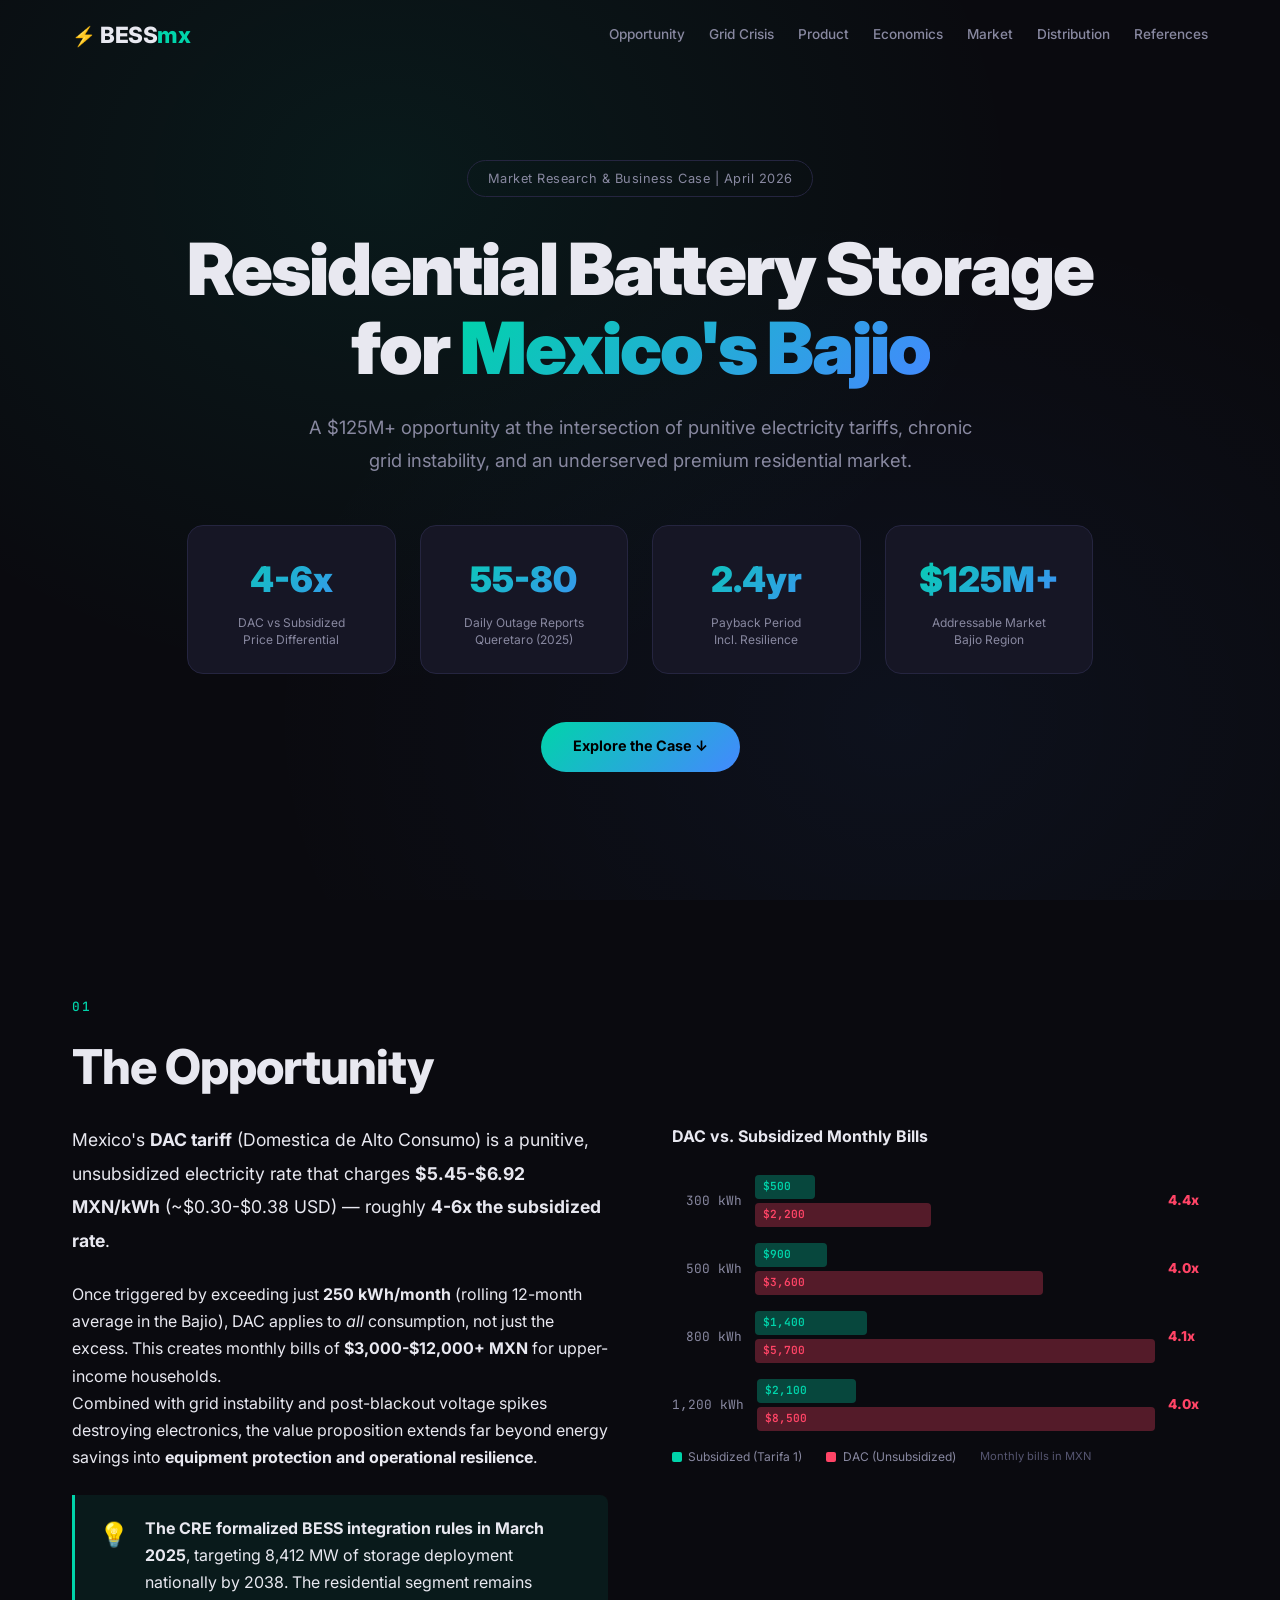
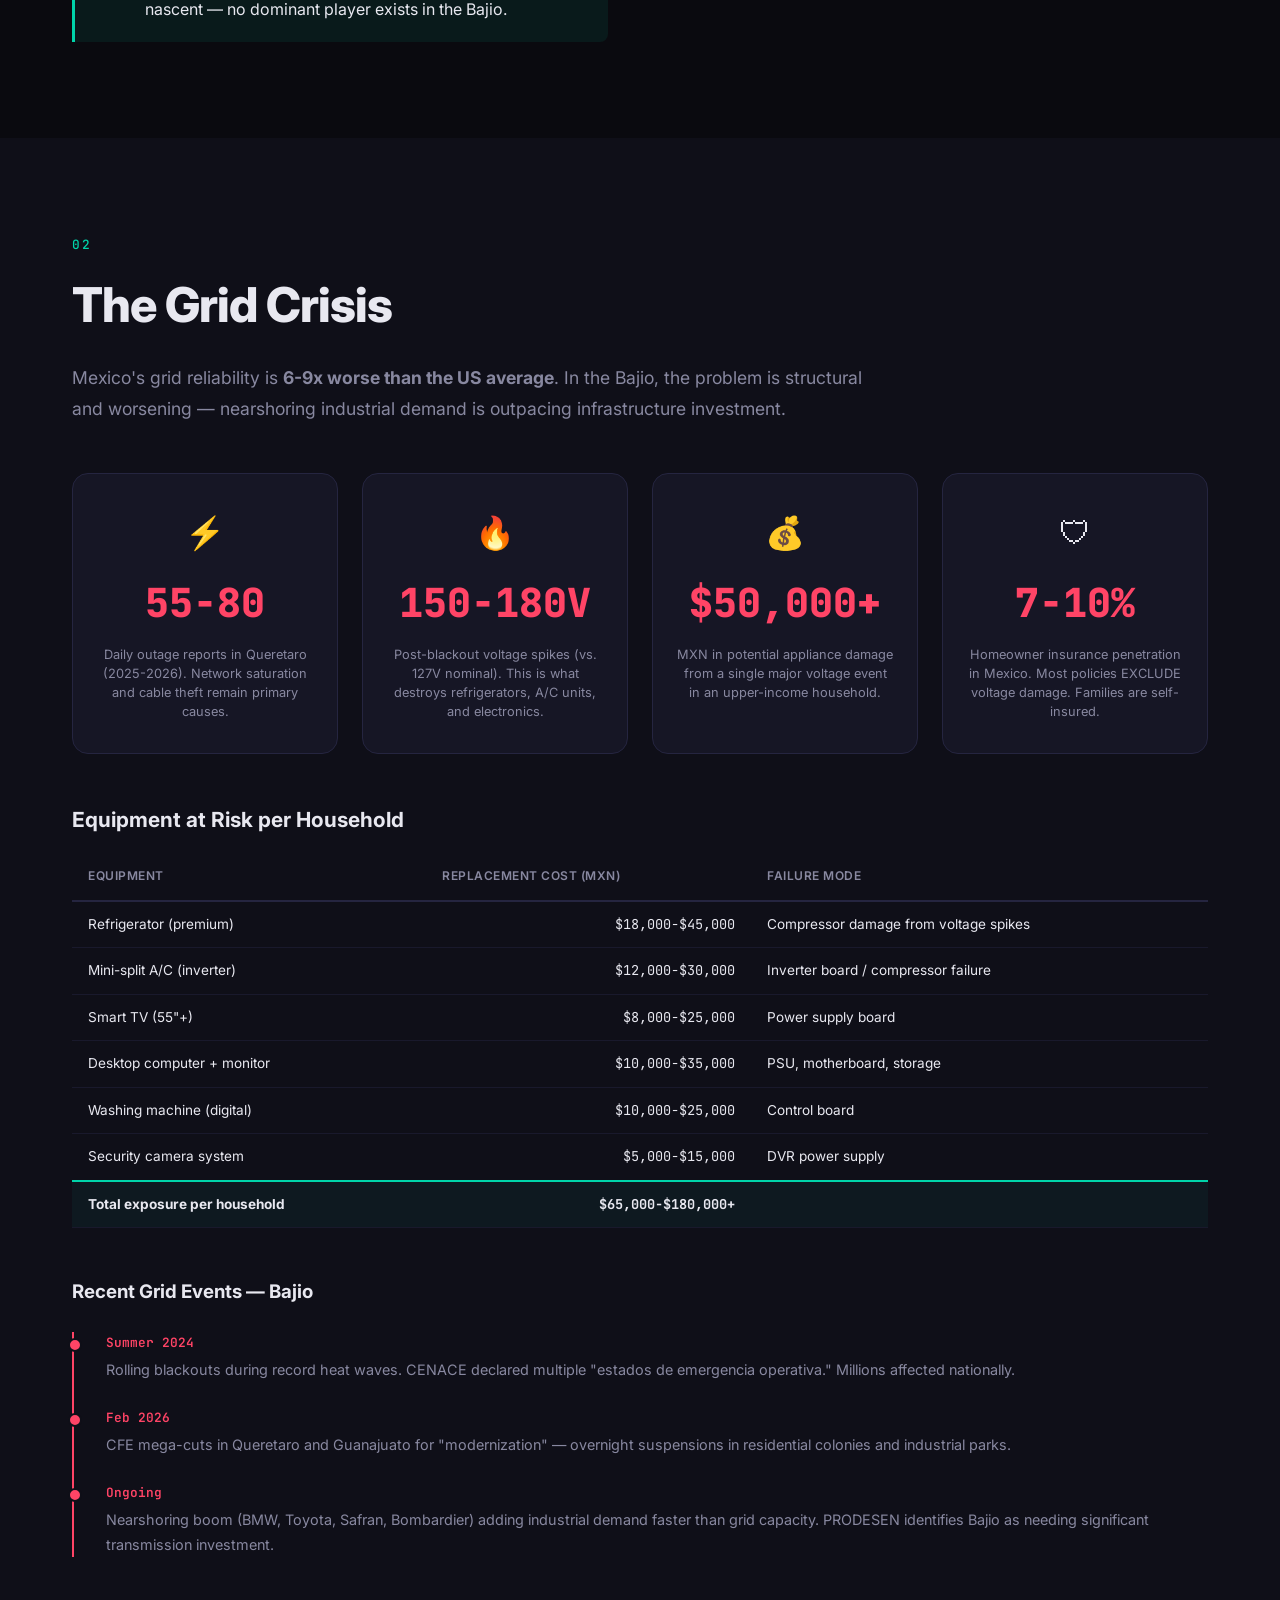
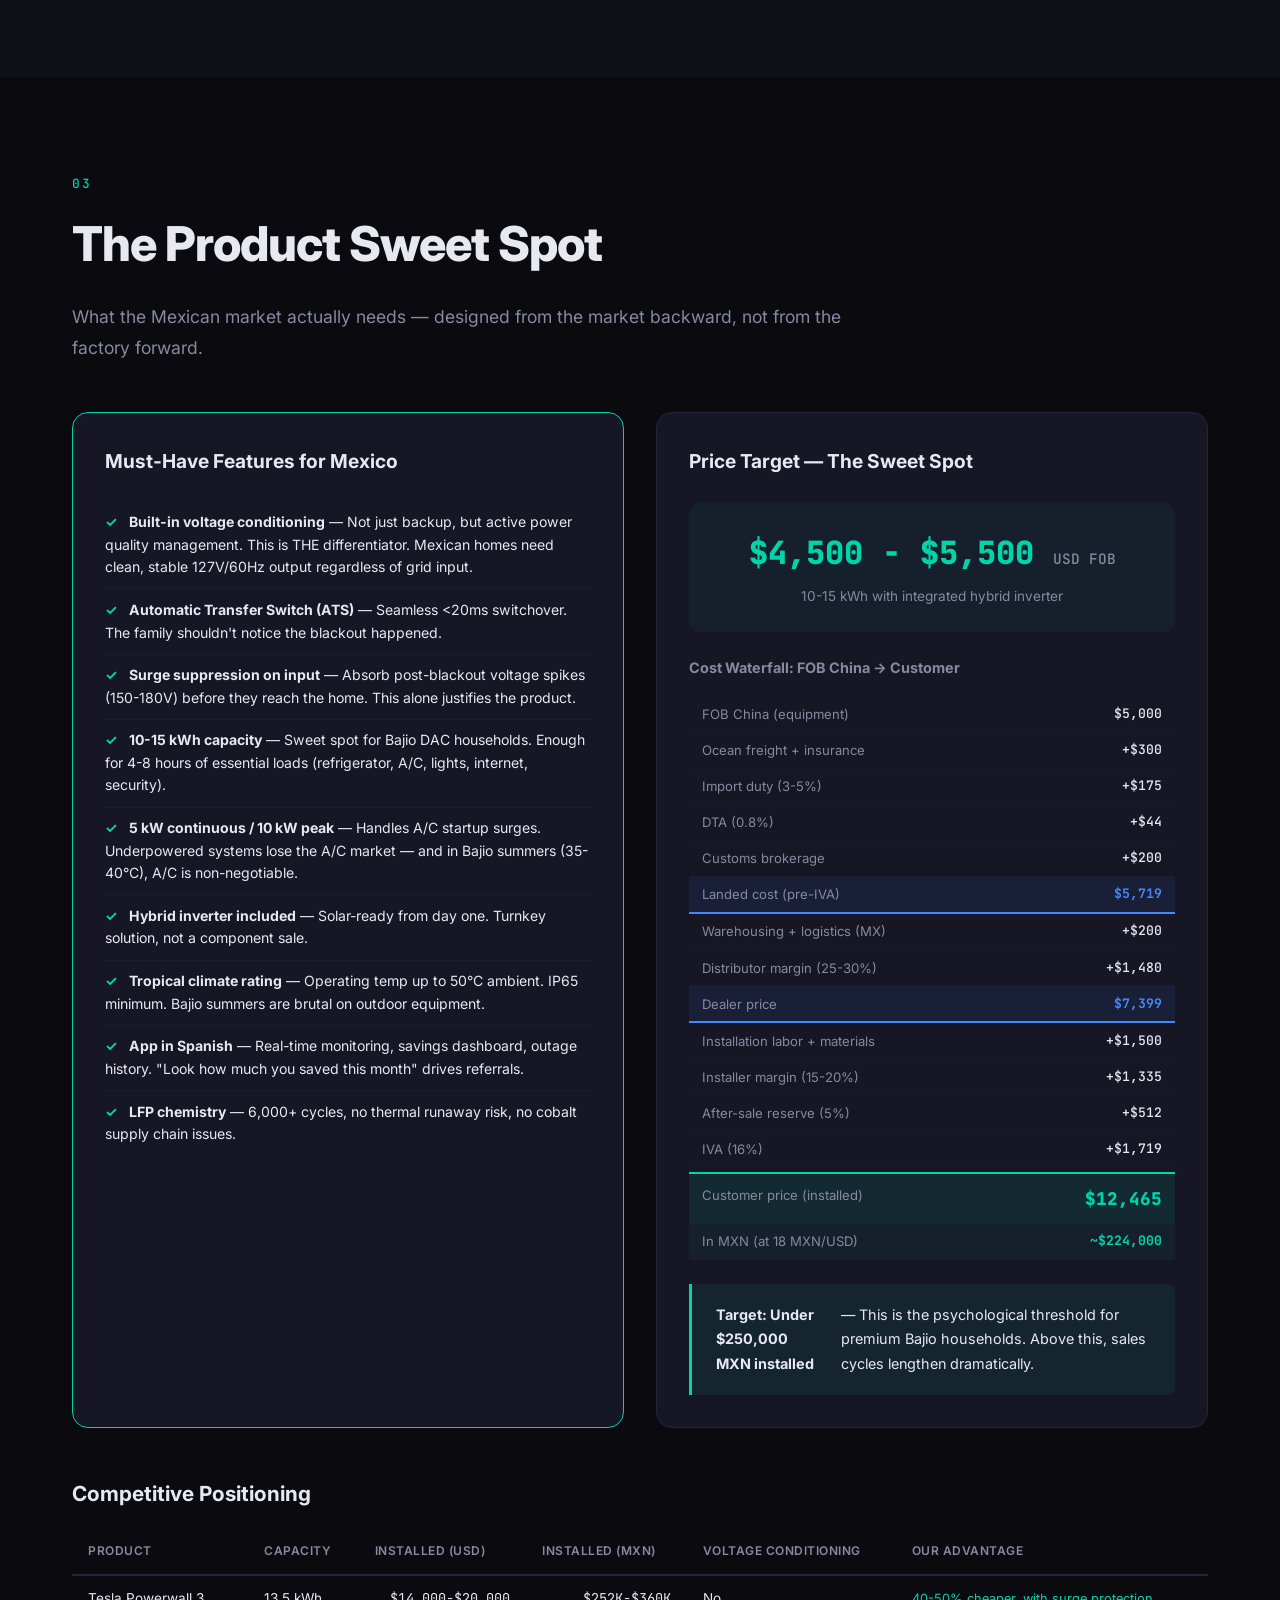
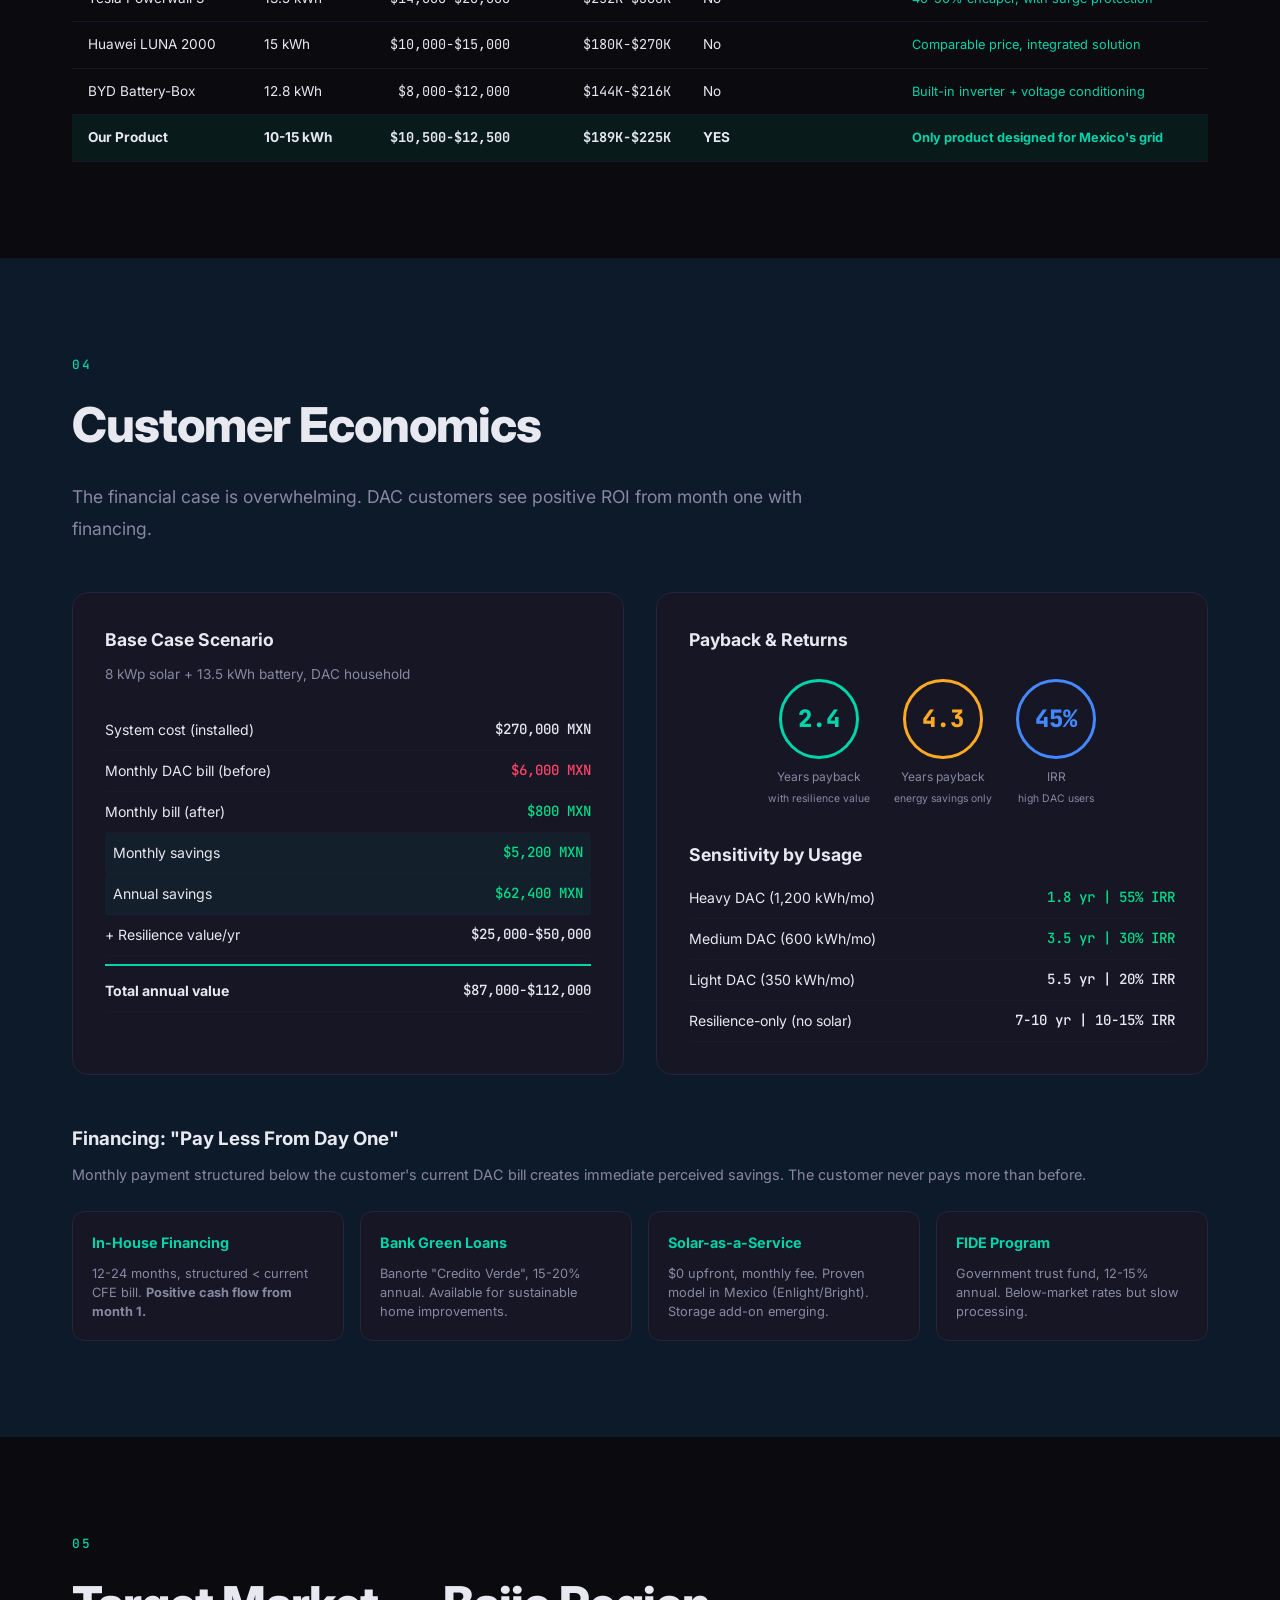
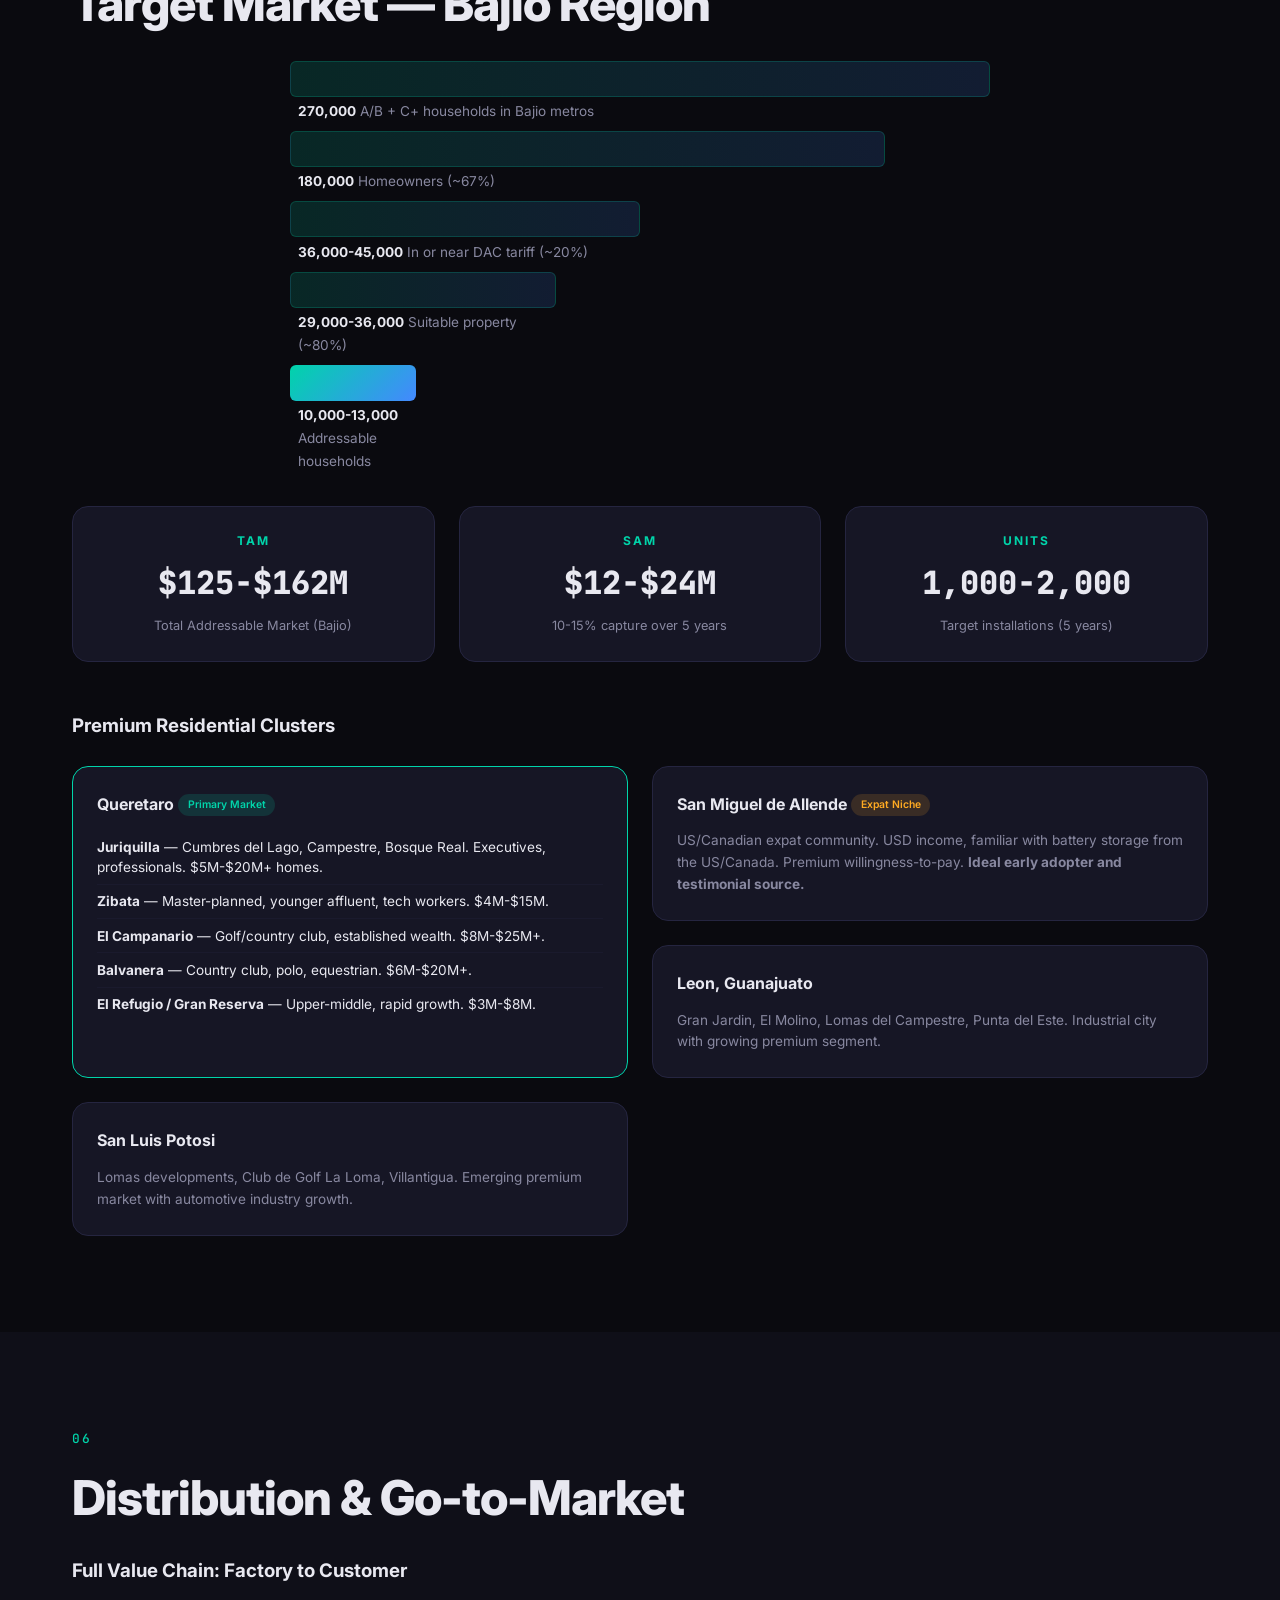
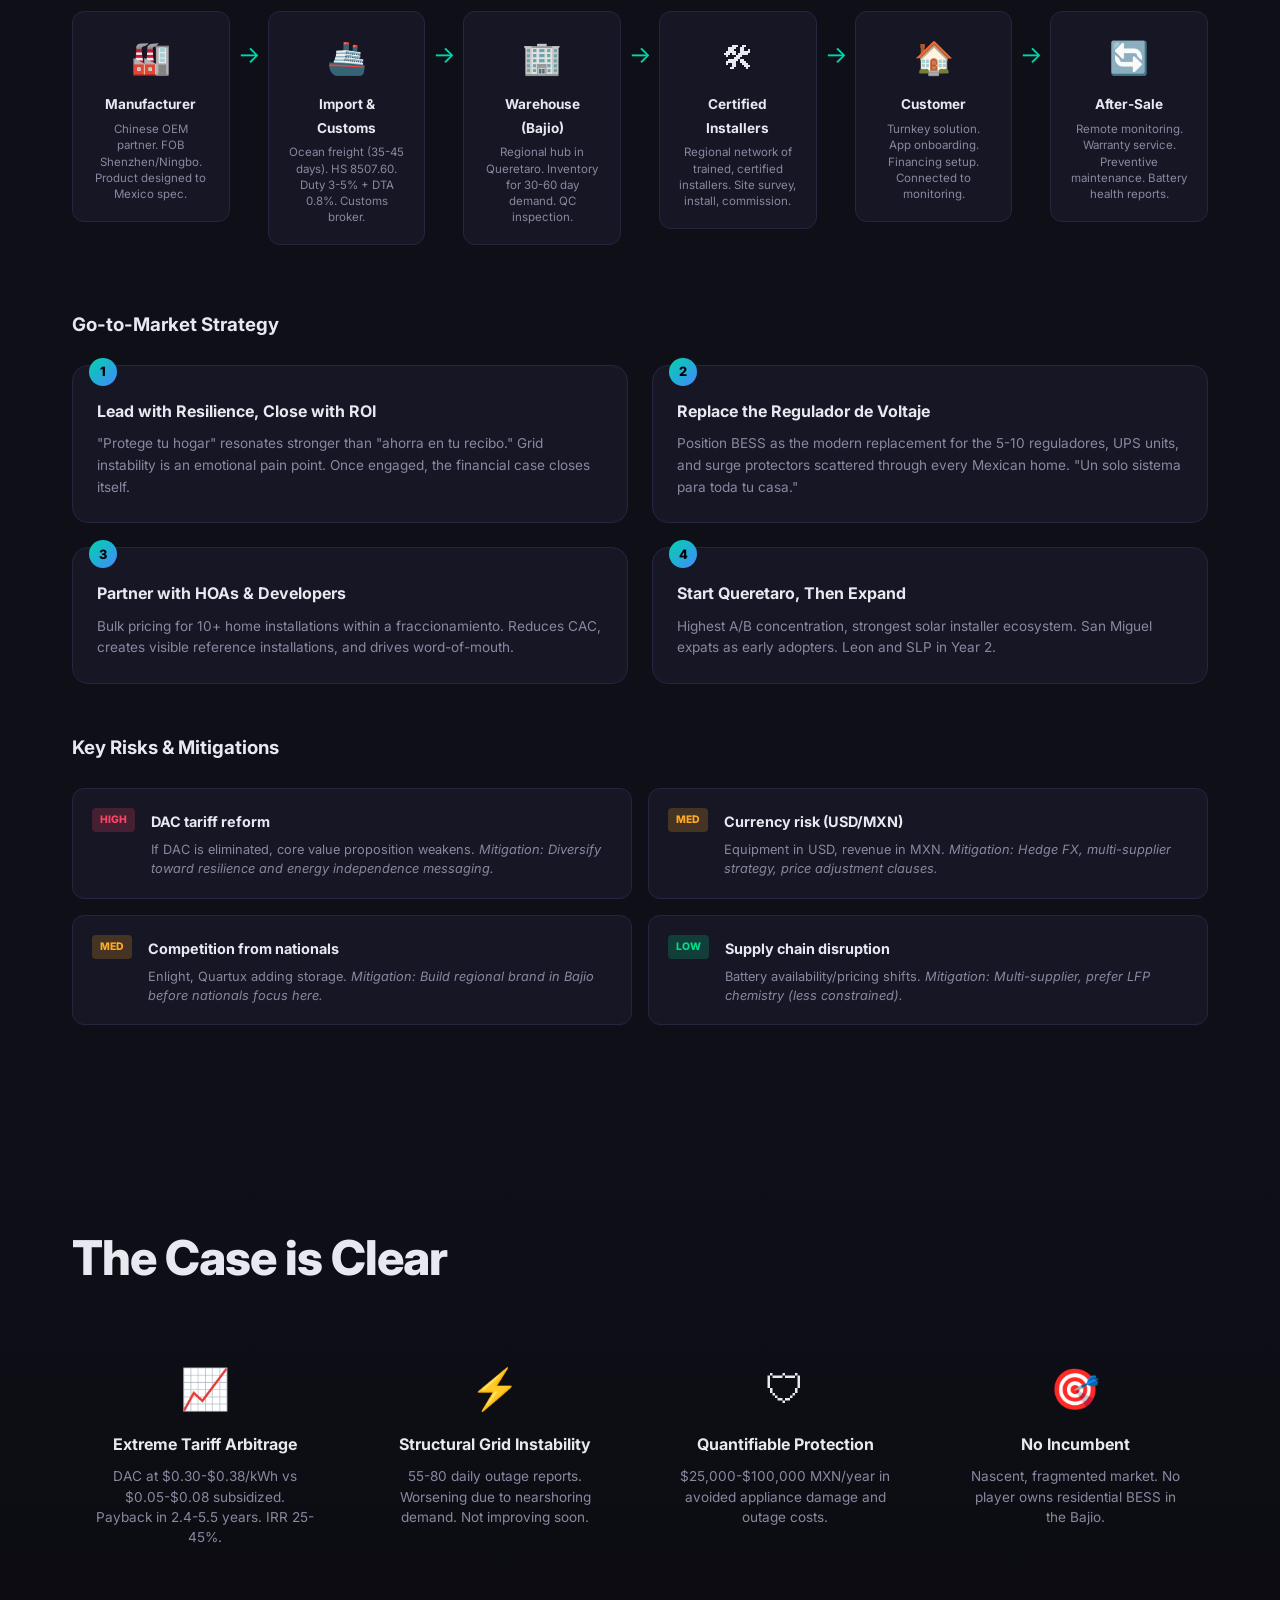
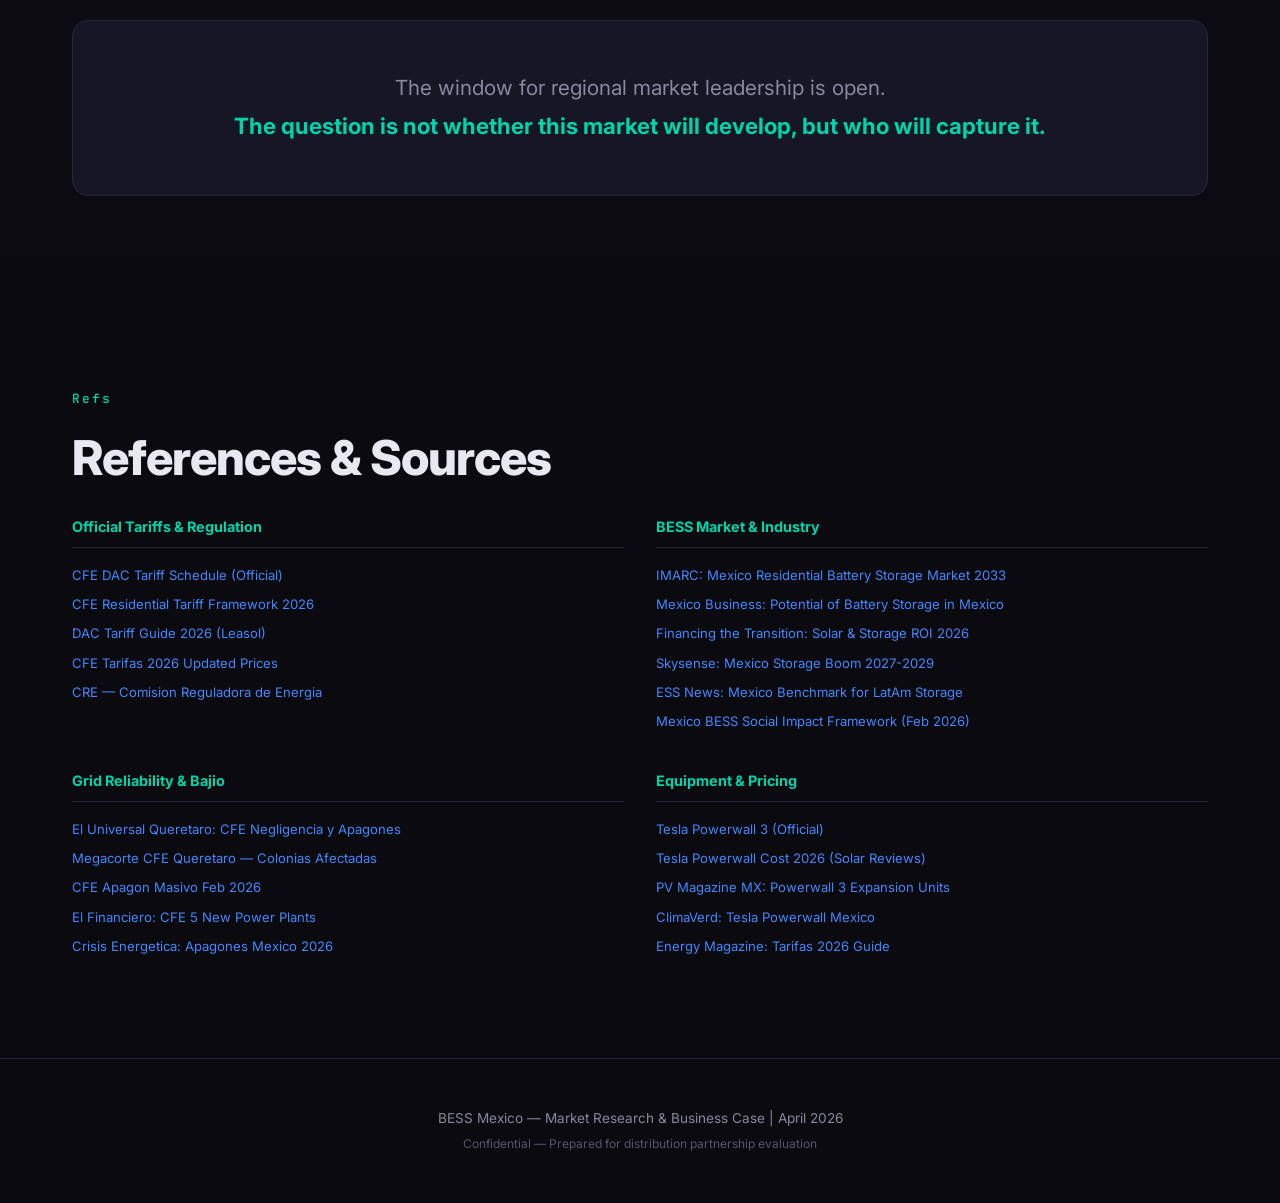
==== index.html @ d4231e71 "Add presentation website with full market research content Professional single-page site covering: D" ====
<!DOCTYPE html>
<html lang="en">
<head>
    <meta charset="UTF-8">
    <meta name="viewport" content="width=device-width, initial-scale=1.0">
    <title>BESS Mexico | Residential Battery Storage — Bajio Region</title>
    <link rel="preconnect" href="https://fonts.googleapis.com">
    <link href="https://fonts.googleapis.com/css2?family=Inter:wght@300;400;500;600;700;800;900&family=JetBrains+Mono:wght@400;500&display=swap" rel="stylesheet">
    <link rel="stylesheet" href="style.css">
</head>
<body>

<!-- Navigation -->
<nav id="navbar">
    <div class="nav-container">
        <a href="#hero" class="nav-logo">
            <span class="logo-icon">&#9889;</span> BESS<span class="logo-mx">mx</span>
        </a>
        <div class="nav-links">
            <a href="#opportunity">Opportunity</a>
            <a href="#grid-crisis">Grid Crisis</a>
            <a href="#product">Product</a>
            <a href="#economics">Economics</a>
            <a href="#market">Market</a>
            <a href="#distribution">Distribution</a>
            <a href="#references">References</a>
        </div>
        <button class="nav-toggle" onclick="toggleNav()">&#9776;</button>
    </div>
</nav>

<!-- Hero -->
<section id="hero">
    <div class="hero-bg"></div>
    <div class="hero-content">
        <div class="hero-badge">Market Research & Business Case | April 2026</div>
        <h1>Residential Battery Storage<br>for <span class="gradient-text">Mexico's Bajio</span></h1>
        <p class="hero-subtitle">A $125M+ opportunity at the intersection of punitive electricity tariffs, chronic grid instability, and an underserved premium residential market.</p>
        <div class="hero-stats">
            <div class="stat-card">
                <div class="stat-number">4-6x</div>
                <div class="stat-label">DAC vs Subsidized<br>Price Differential</div>
            </div>
            <div class="stat-card">
                <div class="stat-number">55-80</div>
                <div class="stat-label">Daily Outage Reports<br>Queretaro (2025)</div>
            </div>
            <div class="stat-card">
                <div class="stat-number">2.4yr</div>
                <div class="stat-label">Payback Period<br>Incl. Resilience</div>
            </div>
            <div class="stat-card">
                <div class="stat-number">$125M+</div>
                <div class="stat-label">Addressable Market<br>Bajio Region</div>
            </div>
        </div>
        <a href="#opportunity" class="cta-button">Explore the Case &darr;</a>
    </div>
</section>

<!-- Section 1: The Opportunity -->
<section id="opportunity" class="section">
    <div class="container">
        <div class="section-tag">01</div>
        <h2>The Opportunity</h2>
        <div class="two-col">
            <div class="col-text">
                <p class="lead">Mexico's <strong>DAC tariff</strong> (Domestica de Alto Consumo) is a punitive, unsubsidized electricity rate that charges <strong>$5.45-$6.92 MXN/kWh</strong> (~$0.30-$0.38 USD) &mdash; roughly <strong>4-6x the subsidized rate</strong>.</p>
                <p>Once triggered by exceeding just <strong>250 kWh/month</strong> (rolling 12-month average in the Bajio), DAC applies to <em>all</em> consumption, not just the excess. This creates monthly bills of <strong>$3,000-$12,000+ MXN</strong> for upper-income households.</p>
                <p>Combined with grid instability and post-blackout voltage spikes destroying electronics, the value proposition extends far beyond energy savings into <strong>equipment protection and operational resilience</strong>.</p>
                <div class="highlight-box">
                    <div class="highlight-icon">&#128161;</div>
                    <div>
                        <strong>The CRE formalized BESS integration rules in March 2025</strong>, targeting 8,412 MW of storage deployment nationally by 2038. The residential segment remains nascent &mdash; no dominant player exists in the Bajio.
                    </div>
                </div>
            </div>
            <div class="col-chart">
                <h4>DAC vs. Subsidized Monthly Bills</h4>
                <div class="bar-chart">
                    <div class="bar-row">
                        <span class="bar-label">300 kWh</span>
                        <div class="bar-track">
                            <div class="bar bar-sub" style="width: 10%"><span>$500</span></div>
                            <div class="bar bar-dac" style="width: 44%"><span>$2,200</span></div>
                        </div>
                        <span class="bar-mult">4.4x</span>
                    </div>
                    <div class="bar-row">
                        <span class="bar-label">500 kWh</span>
                        <div class="bar-track">
                            <div class="bar bar-sub" style="width: 18%"><span>$900</span></div>
                            <div class="bar bar-dac" style="width: 72%"><span>$3,600</span></div>
                        </div>
                        <span class="bar-mult">4.0x</span>
                    </div>
                    <div class="bar-row">
                        <span class="bar-label">800 kWh</span>
                        <div class="bar-track">
                            <div class="bar bar-sub" style="width: 28%"><span>$1,400</span></div>
                            <div class="bar bar-dac" style="width: 100%"><span>$5,700</span></div>
                        </div>
                        <span class="bar-mult">4.1x</span>
                    </div>
                    <div class="bar-row">
                        <span class="bar-label">1,200 kWh</span>
                        <div class="bar-track">
                            <div class="bar bar-sub" style="width: 25%"><span>$2,100</span></div>
                            <div class="bar bar-dac" style="width: 100%"><span>$8,500</span></div>
                        </div>
                        <span class="bar-mult">4.0x</span>
                    </div>
                </div>
                <div class="chart-legend">
                    <span class="legend-item"><span class="legend-dot sub"></span> Subsidized (Tarifa 1)</span>
                    <span class="legend-item"><span class="legend-dot dac"></span> DAC (Unsubsidized)</span>
                    <span class="legend-note">Monthly bills in MXN</span>
                </div>
            </div>
        </div>
    </div>
</section>

<!-- Section 2: Grid Crisis -->
<section id="grid-crisis" class="section section-dark">
    <div class="container">
        <div class="section-tag light">02</div>
        <h2>The Grid Crisis</h2>
        <p class="section-intro">Mexico's grid reliability is <strong>6-9x worse than the US average</strong>. In the Bajio, the problem is structural and worsening &mdash; nearshoring industrial demand is outpacing infrastructure investment.</p>

        <div class="crisis-grid">
            <div class="crisis-card">
                <div class="crisis-icon">&#9889;</div>
                <div class="crisis-number">55-80</div>
                <div class="crisis-desc">Daily outage reports in Queretaro (2025-2026). Network saturation and cable theft remain primary causes.</div>
            </div>
            <div class="crisis-card">
                <div class="crisis-icon">&#128293;</div>
                <div class="crisis-number">150-180V</div>
                <div class="crisis-desc">Post-blackout voltage spikes (vs. 127V nominal). This is what destroys refrigerators, A/C units, and electronics.</div>
            </div>
            <div class="crisis-card">
                <div class="crisis-icon">&#128176;</div>
                <div class="crisis-number">$50,000+</div>
                <div class="crisis-desc">MXN in potential appliance damage from a single major voltage event in an upper-income household.</div>
            </div>
            <div class="crisis-card">
                <div class="crisis-icon">&#128737;</div>
                <div class="crisis-number">7-10%</div>
                <div class="crisis-desc">Homeowner insurance penetration in Mexico. Most policies EXCLUDE voltage damage. Families are self-insured.</div>
            </div>
        </div>

        <div class="damage-table-wrap">
            <h3>Equipment at Risk per Household</h3>
            <table class="data-table">
                <thead>
                    <tr>
                        <th>Equipment</th>
                        <th>Replacement Cost (MXN)</th>
                        <th>Failure Mode</th>
                    </tr>
                </thead>
                <tbody>
                    <tr><td>Refrigerator (premium)</td><td class="num">$18,000-$45,000</td><td>Compressor damage from voltage spikes</td></tr>
                    <tr><td>Mini-split A/C (inverter)</td><td class="num">$12,000-$30,000</td><td>Inverter board / compressor failure</td></tr>
                    <tr><td>Smart TV (55"+)</td><td class="num">$8,000-$25,000</td><td>Power supply board</td></tr>
                    <tr><td>Desktop computer + monitor</td><td class="num">$10,000-$35,000</td><td>PSU, motherboard, storage</td></tr>
                    <tr><td>Washing machine (digital)</td><td class="num">$10,000-$25,000</td><td>Control board</td></tr>
                    <tr><td>Security camera system</td><td class="num">$5,000-$15,000</td><td>DVR power supply</td></tr>
                    <tr class="total-row"><td><strong>Total exposure per household</strong></td><td class="num"><strong>$65,000-$180,000+</strong></td><td></td></tr>
                </tbody>
            </table>
        </div>

        <div class="timeline">
            <h3>Recent Grid Events &mdash; Bajio</h3>
            <div class="timeline-items">
                <div class="timeline-item">
                    <div class="timeline-date">Summer 2024</div>
                    <div class="timeline-text">Rolling blackouts during record heat waves. CENACE declared multiple "estados de emergencia operativa." Millions affected nationally.</div>
                </div>
                <div class="timeline-item">
                    <div class="timeline-date">Feb 2026</div>
                    <div class="timeline-text">CFE mega-cuts in Queretaro and Guanajuato for "modernization" &mdash; overnight suspensions in residential colonies and industrial parks.</div>
                </div>
                <div class="timeline-item">
                    <div class="timeline-date">Ongoing</div>
                    <div class="timeline-text">Nearshoring boom (BMW, Toyota, Safran, Bombardier) adding industrial demand faster than grid capacity. PRODESEN identifies Bajio as needing significant transmission investment.</div>
                </div>
            </div>
        </div>
    </div>
</section>

<!-- Section 3: Product Sweet Spot -->
<section id="product" class="section">
    <div class="container">
        <div class="section-tag">03</div>
        <h2>The Product Sweet Spot</h2>
        <p class="section-intro">What the Mexican market actually needs &mdash; designed from the market backward, not from the factory forward.</p>

        <div class="product-concept">
            <div class="concept-card primary">
                <h3>Must-Have Features for Mexico</h3>
                <ul class="feature-list">
                    <li><span class="check">&#10003;</span> <strong>Built-in voltage conditioning</strong> &mdash; Not just backup, but active power quality management. This is THE differentiator. Mexican homes need clean, stable 127V/60Hz output regardless of grid input.</li>
                    <li><span class="check">&#10003;</span> <strong>Automatic Transfer Switch (ATS)</strong> &mdash; Seamless <20ms switchover. The family shouldn't notice the blackout happened.</li>
                    <li><span class="check">&#10003;</span> <strong>Surge suppression on input</strong> &mdash; Absorb post-blackout voltage spikes (150-180V) before they reach the home. This alone justifies the product.</li>
                    <li><span class="check">&#10003;</span> <strong>10-15 kWh capacity</strong> &mdash; Sweet spot for Bajio DAC households. Enough for 4-8 hours of essential loads (refrigerator, A/C, lights, internet, security).</li>
                    <li><span class="check">&#10003;</span> <strong>5 kW continuous / 10 kW peak</strong> &mdash; Handles A/C startup surges. Underpowered systems lose the A/C market &mdash; and in Bajio summers (35-40&deg;C), A/C is non-negotiable.</li>
                    <li><span class="check">&#10003;</span> <strong>Hybrid inverter included</strong> &mdash; Solar-ready from day one. Turnkey solution, not a component sale.</li>
                    <li><span class="check">&#10003;</span> <strong>Tropical climate rating</strong> &mdash; Operating temp up to 50&deg;C ambient. IP65 minimum. Bajio summers are brutal on outdoor equipment.</li>
                    <li><span class="check">&#10003;</span> <strong>App in Spanish</strong> &mdash; Real-time monitoring, savings dashboard, outage history. "Look how much you saved this month" drives referrals.</li>
                    <li><span class="check">&#10003;</span> <strong>LFP chemistry</strong> &mdash; 6,000+ cycles, no thermal runaway risk, no cobalt supply chain issues.</li>
                </ul>
            </div>
            <div class="concept-card secondary">
                <h3>Price Target &mdash; The Sweet Spot</h3>
                <div class="price-target">
                    <div class="price-main">$4,500 - $5,500 <span class="price-unit">USD FOB</span></div>
                    <div class="price-note">10-15 kWh with integrated hybrid inverter</div>
                </div>
                <div class="price-waterfall">
                    <h4>Cost Waterfall: FOB China &rarr; Customer</h4>
                    <div class="waterfall">
                        <div class="wf-item"><span class="wf-label">FOB China (equipment)</span><span class="wf-val">$5,000</span></div>
                        <div class="wf-item"><span class="wf-label">Ocean freight + insurance</span><span class="wf-val">+$300</span></div>
                        <div class="wf-item"><span class="wf-label">Import duty (3-5%)</span><span class="wf-val">+$175</span></div>
                        <div class="wf-item"><span class="wf-label">DTA (0.8%)</span><span class="wf-val">+$44</span></div>
                        <div class="wf-item"><span class="wf-label">Customs brokerage</span><span class="wf-val">+$200</span></div>
                        <div class="wf-item subtotal"><span class="wf-label">Landed cost (pre-IVA)</span><span class="wf-val">$5,719</span></div>
                        <div class="wf-item"><span class="wf-label">Warehousing + logistics (MX)</span><span class="wf-val">+$200</span></div>
                        <div class="wf-item"><span class="wf-label">Distributor margin (25-30%)</span><span class="wf-val">+$1,480</span></div>
                        <div class="wf-item subtotal"><span class="wf-label">Dealer price</span><span class="wf-val">$7,399</span></div>
                        <div class="wf-item"><span class="wf-label">Installation labor + materials</span><span class="wf-val">+$1,500</span></div>
                        <div class="wf-item"><span class="wf-label">Installer margin (15-20%)</span><span class="wf-val">+$1,335</span></div>
                        <div class="wf-item"><span class="wf-label">After-sale reserve (5%)</span><span class="wf-val">+$512</span></div>
                        <div class="wf-item"><span class="wf-label">IVA (16%)</span><span class="wf-val">+$1,719</span></div>
                        <div class="wf-item total"><span class="wf-label">Customer price (installed)</span><span class="wf-val">$12,465</span></div>
                        <div class="wf-item total-mxn"><span class="wf-label">In MXN (at 18 MXN/USD)</span><span class="wf-val">~$224,000</span></div>
                    </div>
                </div>
                <div class="highlight-box compact">
                    <strong>Target: Under $250,000 MXN installed</strong> &mdash; This is the psychological threshold for premium Bajio households. Above this, sales cycles lengthen dramatically.
                </div>
            </div>
        </div>

        <div class="competitive-position">
            <h3>Competitive Positioning</h3>
            <table class="data-table">
                <thead>
                    <tr>
                        <th>Product</th>
                        <th>Capacity</th>
                        <th>Installed (USD)</th>
                        <th>Installed (MXN)</th>
                        <th>Voltage Conditioning</th>
                        <th>Our Advantage</th>
                    </tr>
                </thead>
                <tbody>
                    <tr><td>Tesla Powerwall 3</td><td>13.5 kWh</td><td class="num">$14,000-$20,000</td><td class="num">$252K-$360K</td><td>No</td><td class="advantage">40-50% cheaper, with surge protection</td></tr>
                    <tr><td>Huawei LUNA 2000</td><td>15 kWh</td><td class="num">$10,000-$15,000</td><td class="num">$180K-$270K</td><td>No</td><td class="advantage">Comparable price, integrated solution</td></tr>
                    <tr><td>BYD Battery-Box</td><td>12.8 kWh</td><td class="num">$8,000-$12,000</td><td class="num">$144K-$216K</td><td>No</td><td class="advantage">Built-in inverter + voltage conditioning</td></tr>
                    <tr class="highlight-row"><td><strong>Our Product</strong></td><td><strong>10-15 kWh</strong></td><td class="num"><strong>$10,500-$12,500</strong></td><td class="num"><strong>$189K-$225K</strong></td><td><strong>YES</strong></td><td class="advantage"><strong>Only product designed for Mexico's grid</strong></td></tr>
                </tbody>
            </table>
        </div>
    </div>
</section>

<!-- Section 4: Economics -->
<section id="economics" class="section section-accent">
    <div class="container">
        <div class="section-tag light">04</div>
        <h2>Customer Economics</h2>
        <p class="section-intro">The financial case is overwhelming. DAC customers see positive ROI from month one with financing.</p>

        <div class="economics-grid">
            <div class="econ-card">
                <h4>Base Case Scenario</h4>
                <p class="econ-desc">8 kWp solar + 13.5 kWh battery, DAC household</p>
                <div class="econ-rows">
                    <div class="econ-row"><span>System cost (installed)</span><span class="val">$270,000 MXN</span></div>
                    <div class="econ-row"><span>Monthly DAC bill (before)</span><span class="val negative">$6,000 MXN</span></div>
                    <div class="econ-row"><span>Monthly bill (after)</span><span class="val positive">$800 MXN</span></div>
                    <div class="econ-row highlight"><span>Monthly savings</span><span class="val positive">$5,200 MXN</span></div>
                    <div class="econ-row highlight"><span>Annual savings</span><span class="val positive">$62,400 MXN</span></div>
                    <div class="econ-row"><span>+ Resilience value/yr</span><span class="val">$25,000-$50,000</span></div>
                    <div class="econ-row total"><span>Total annual value</span><span class="val">$87,000-$112,000</span></div>
                </div>
            </div>
            <div class="econ-card">
                <h4>Payback &amp; Returns</h4>
                <div class="payback-visual">
                    <div class="payback-item">
                        <div class="payback-circle fast">2.4</div>
                        <div class="payback-label">Years payback<br><small>with resilience value</small></div>
                    </div>
                    <div class="payback-item">
                        <div class="payback-circle medium">4.3</div>
                        <div class="payback-label">Years payback<br><small>energy savings only</small></div>
                    </div>
                    <div class="payback-item">
                        <div class="payback-circle">45%</div>
                        <div class="payback-label">IRR<br><small>high DAC users</small></div>
                    </div>
                </div>
                <h4 style="margin-top:2rem">Sensitivity by Usage</h4>
                <div class="econ-rows">
                    <div class="econ-row"><span>Heavy DAC (1,200 kWh/mo)</span><span class="val positive">1.8 yr | 55% IRR</span></div>
                    <div class="econ-row"><span>Medium DAC (600 kWh/mo)</span><span class="val positive">3.5 yr | 30% IRR</span></div>
                    <div class="econ-row"><span>Light DAC (350 kWh/mo)</span><span class="val">5.5 yr | 20% IRR</span></div>
                    <div class="econ-row"><span>Resilience-only (no solar)</span><span class="val">7-10 yr | 10-15% IRR</span></div>
                </div>
            </div>
        </div>

        <div class="financing-section">
            <h3>Financing: "Pay Less From Day One"</h3>
            <p>Monthly payment structured below the customer's current DAC bill creates immediate perceived savings. The customer never pays more than before.</p>
            <div class="financing-grid">
                <div class="fin-option">
                    <h5>In-House Financing</h5>
                    <p>12-24 months, structured &lt; current CFE bill. <strong>Positive cash flow from month 1.</strong></p>
                </div>
                <div class="fin-option">
                    <h5>Bank Green Loans</h5>
                    <p>Banorte "Credito Verde", 15-20% annual. Available for sustainable home improvements.</p>
                </div>
                <div class="fin-option">
                    <h5>Solar-as-a-Service</h5>
                    <p>$0 upfront, monthly fee. Proven model in Mexico (Enlight/Bright). Storage add-on emerging.</p>
                </div>
                <div class="fin-option">
                    <h5>FIDE Program</h5>
                    <p>Government trust fund, 12-15% annual. Below-market rates but slow processing.</p>
                </div>
            </div>
        </div>
    </div>
</section>

<!-- Section 5: Market -->
<section id="market" class="section">
    <div class="container">
        <div class="section-tag">05</div>
        <h2>Target Market &mdash; Bajio Region</h2>

        <div class="market-sizing">
            <div class="funnel">
                <div class="funnel-step" style="width: 100%">
                    <div class="funnel-bar"></div>
                    <div class="funnel-data"><strong>270,000</strong> A/B + C+ households in Bajio metros</div>
                </div>
                <div class="funnel-step" style="width: 85%">
                    <div class="funnel-bar"></div>
                    <div class="funnel-data"><strong>180,000</strong> Homeowners (~67%)</div>
                </div>
                <div class="funnel-step" style="width: 50%">
                    <div class="funnel-bar"></div>
                    <div class="funnel-data"><strong>36,000-45,000</strong> In or near DAC tariff (~20%)</div>
                </div>
                <div class="funnel-step" style="width: 38%">
                    <div class="funnel-bar"></div>
                    <div class="funnel-data"><strong>29,000-36,000</strong> Suitable property (~80%)</div>
                </div>
                <div class="funnel-step final" style="width: 18%">
                    <div class="funnel-bar"></div>
                    <div class="funnel-data"><strong>10,000-13,000</strong> Addressable households</div>
                </div>
            </div>

            <div class="tam-cards">
                <div class="tam-card">
                    <div class="tam-label">TAM</div>
                    <div class="tam-value">$125-$162M</div>
                    <div class="tam-desc">Total Addressable Market (Bajio)</div>
                </div>
                <div class="tam-card">
                    <div class="tam-label">SAM</div>
                    <div class="tam-value">$12-$24M</div>
                    <div class="tam-desc">10-15% capture over 5 years</div>
                </div>
                <div class="tam-card">
                    <div class="tam-label">Units</div>
                    <div class="tam-value">1,000-2,000</div>
                    <div class="tam-desc">Target installations (5 years)</div>
                </div>
            </div>
        </div>

        <div class="clusters">
            <h3>Premium Residential Clusters</h3>
            <div class="cluster-grid">
                <div class="cluster-card primary-cluster">
                    <h4>Queretaro <span class="cluster-badge">Primary Market</span></h4>
                    <ul>
                        <li><strong>Juriquilla</strong> &mdash; Cumbres del Lago, Campestre, Bosque Real. Executives, professionals. $5M-$20M+ homes.</li>
                        <li><strong>Zibata</strong> &mdash; Master-planned, younger affluent, tech workers. $4M-$15M.</li>
                        <li><strong>El Campanario</strong> &mdash; Golf/country club, established wealth. $8M-$25M+.</li>
                        <li><strong>Balvanera</strong> &mdash; Country club, polo, equestrian. $6M-$20M+.</li>
                        <li><strong>El Refugio / Gran Reserva</strong> &mdash; Upper-middle, rapid growth. $3M-$8M.</li>
                    </ul>
                </div>
                <div class="cluster-card">
                    <h4>San Miguel de Allende <span class="cluster-badge expat">Expat Niche</span></h4>
                    <p>US/Canadian expat community. USD income, familiar with battery storage from the US/Canada. Premium willingness-to-pay. <strong>Ideal early adopter and testimonial source.</strong></p>
                </div>
                <div class="cluster-card">
                    <h4>Leon, Guanajuato</h4>
                    <p>Gran Jardin, El Molino, Lomas del Campestre, Punta del Este. Industrial city with growing premium segment.</p>
                </div>
                <div class="cluster-card">
                    <h4>San Luis Potosi</h4>
                    <p>Lomas developments, Club de Golf La Loma, Villantigua. Emerging premium market with automotive industry growth.</p>
                </div>
            </div>
        </div>
    </div>
</section>

<!-- Section 6: Distribution Model -->
<section id="distribution" class="section section-dark">
    <div class="container">
        <div class="section-tag light">06</div>
        <h2>Distribution &amp; Go-to-Market</h2>

        <div class="distribution-model">
            <h3>Full Value Chain: Factory to Customer</h3>
            <div class="chain">
                <div class="chain-step">
                    <div class="chain-icon">&#127981;</div>
                    <div class="chain-title">Manufacturer</div>
                    <div class="chain-detail">Chinese OEM partner. FOB Shenzhen/Ningbo. Product designed to Mexico spec.</div>
                </div>
                <div class="chain-arrow">&rarr;</div>
                <div class="chain-step">
                    <div class="chain-icon">&#128674;</div>
                    <div class="chain-title">Import &amp; Customs</div>
                    <div class="chain-detail">Ocean freight (35-45 days). HS 8507.60. Duty 3-5% + DTA 0.8%. Customs broker.</div>
                </div>
                <div class="chain-arrow">&rarr;</div>
                <div class="chain-step">
                    <div class="chain-icon">&#127970;</div>
                    <div class="chain-title">Warehouse (Bajio)</div>
                    <div class="chain-detail">Regional hub in Queretaro. Inventory for 30-60 day demand. QC inspection.</div>
                </div>
                <div class="chain-arrow">&rarr;</div>
                <div class="chain-step">
                    <div class="chain-icon">&#128736;</div>
                    <div class="chain-title">Certified Installers</div>
                    <div class="chain-detail">Regional network of trained, certified installers. Site survey, install, commission.</div>
                </div>
                <div class="chain-arrow">&rarr;</div>
                <div class="chain-step">
                    <div class="chain-icon">&#127968;</div>
                    <div class="chain-title">Customer</div>
                    <div class="chain-detail">Turnkey solution. App onboarding. Financing setup. Connected to monitoring.</div>
                </div>
                <div class="chain-arrow">&rarr;</div>
                <div class="chain-step">
                    <div class="chain-icon">&#128260;</div>
                    <div class="chain-title">After-Sale</div>
                    <div class="chain-detail">Remote monitoring. Warranty service. Preventive maintenance. Battery health reports.</div>
                </div>
            </div>
        </div>

        <div class="strategy-cards">
            <h3>Go-to-Market Strategy</h3>
            <div class="strat-grid">
                <div class="strat-card">
                    <div class="strat-num">1</div>
                    <h4>Lead with Resilience, Close with ROI</h4>
                    <p>"Protege tu hogar" resonates stronger than "ahorra en tu recibo." Grid instability is an emotional pain point. Once engaged, the financial case closes itself.</p>
                </div>
                <div class="strat-card">
                    <div class="strat-num">2</div>
                    <h4>Replace the Regulador de Voltaje</h4>
                    <p>Position BESS as the modern replacement for the 5-10 reguladores, UPS units, and surge protectors scattered through every Mexican home. "Un solo sistema para toda tu casa."</p>
                </div>
                <div class="strat-card">
                    <div class="strat-num">3</div>
                    <h4>Partner with HOAs &amp; Developers</h4>
                    <p>Bulk pricing for 10+ home installations within a fraccionamiento. Reduces CAC, creates visible reference installations, and drives word-of-mouth.</p>
                </div>
                <div class="strat-card">
                    <div class="strat-num">4</div>
                    <h4>Start Queretaro, Then Expand</h4>
                    <p>Highest A/B concentration, strongest solar installer ecosystem. San Miguel expats as early adopters. Leon and SLP in Year 2.</p>
                </div>
            </div>
        </div>

        <div class="risks-section">
            <h3>Key Risks &amp; Mitigations</h3>
            <div class="risk-grid">
                <div class="risk-item">
                    <div class="risk-level high">HIGH</div>
                    <div class="risk-content">
                        <strong>DAC tariff reform</strong>
                        <p>If DAC is eliminated, core value proposition weakens. <em>Mitigation: Diversify toward resilience and energy independence messaging.</em></p>
                    </div>
                </div>
                <div class="risk-item">
                    <div class="risk-level medium">MED</div>
                    <div class="risk-content">
                        <strong>Currency risk (USD/MXN)</strong>
                        <p>Equipment in USD, revenue in MXN. <em>Mitigation: Hedge FX, multi-supplier strategy, price adjustment clauses.</em></p>
                    </div>
                </div>
                <div class="risk-item">
                    <div class="risk-level medium">MED</div>
                    <div class="risk-content">
                        <strong>Competition from nationals</strong>
                        <p>Enlight, Quartux adding storage. <em>Mitigation: Build regional brand in Bajio before nationals focus here.</em></p>
                    </div>
                </div>
                <div class="risk-item">
                    <div class="risk-level low">LOW</div>
                    <div class="risk-content">
                        <strong>Supply chain disruption</strong>
                        <p>Battery availability/pricing shifts. <em>Mitigation: Multi-supplier, prefer LFP chemistry (less constrained).</em></p>
                    </div>
                </div>
            </div>
        </div>
    </div>
</section>

<!-- Section 7: Conclusion -->
<section id="conclusion" class="section section-conclusion">
    <div class="container">
        <h2>The Case is Clear</h2>
        <div class="conclusion-grid">
            <div class="conclusion-point">
                <div class="conclusion-icon">&#128200;</div>
                <h4>Extreme Tariff Arbitrage</h4>
                <p>DAC at $0.30-$0.38/kWh vs $0.05-$0.08 subsidized. Payback in 2.4-5.5 years. IRR 25-45%.</p>
            </div>
            <div class="conclusion-point">
                <div class="conclusion-icon">&#9889;</div>
                <h4>Structural Grid Instability</h4>
                <p>55-80 daily outage reports. Worsening due to nearshoring demand. Not improving soon.</p>
            </div>
            <div class="conclusion-point">
                <div class="conclusion-icon">&#128737;</div>
                <h4>Quantifiable Protection</h4>
                <p>$25,000-$100,000 MXN/year in avoided appliance damage and outage costs.</p>
            </div>
            <div class="conclusion-point">
                <div class="conclusion-icon">&#127919;</div>
                <h4>No Incumbent</h4>
                <p>Nascent, fragmented market. No player owns residential BESS in the Bajio.</p>
            </div>
        </div>
        <div class="final-statement">
            <p>The window for regional market leadership is open.<br><strong>The question is not whether this market will develop, but who will capture it.</strong></p>
        </div>
    </div>
</section>

<!-- References -->
<section id="references" class="section">
    <div class="container">
        <div class="section-tag">Refs</div>
        <h2>References &amp; Sources</h2>
        <div class="ref-grid">
            <div class="ref-category">
                <h4>Official Tariffs &amp; Regulation</h4>
                <ul class="ref-list">
                    <li><a href="https://app.cfe.mx/Aplicaciones/CCFE/Tarifas/TarifasCRECasa/Tarifas/TarifaDAC.aspx" target="_blank">CFE DAC Tariff Schedule (Official)</a></li>
                    <li><a href="https://www.cfe.mx/hogar/tarifas/pages/esquema-tarifario-vigente.aspx" target="_blank">CFE Residential Tariff Framework 2026</a></li>
                    <li><a href="https://leasol.com.mx/tarifa-dac-cfe-todo-lo-que-debes-saber-en-2026/" target="_blank">DAC Tariff Guide 2026 (Leasol)</a></li>
                    <li><a href="https://appcfecontigo.com.mx/cfe-tarifas/" target="_blank">CFE Tarifas 2026 Updated Prices</a></li>
                    <li><a href="https://www.gob.mx/cre" target="_blank">CRE &mdash; Comision Reguladora de Energia</a></li>
                </ul>
            </div>
            <div class="ref-category">
                <h4>BESS Market &amp; Industry</h4>
                <ul class="ref-list">
                    <li><a href="https://www.imarcgroup.com/mexico-residential-battery-storage-market" target="_blank">IMARC: Mexico Residential Battery Storage Market 2033</a></li>
                    <li><a href="https://mexicobusiness.news/energy/news/potential-battery-storage-mexicos-energy-transition" target="_blank">Mexico Business: Potential of Battery Storage in Mexico</a></li>
                    <li><a href="https://mexicobusiness.news/energy/news/financing-transition-solar-and-storage-roi-2026" target="_blank">Financing the Transition: Solar &amp; Storage ROI 2026</a></li>
                    <li><a href="https://strategicenergy.eu/skysense-predicts-mexicos-energy-storage-boom-will-hit-between-2027-and-2029/" target="_blank">Skysense: Mexico Storage Boom 2027-2029</a></li>
                    <li><a href="https://www.ess-news.com/2025/10/30/mexico-emerges-as-benchmark-for-energy-storage-development-in-latam/" target="_blank">ESS News: Mexico Benchmark for LatAm Storage</a></li>
                    <li><a href="https://www.ess-news.com/2026/02/24/mexico-becomes-first-to-mandate-social-impact-assessments-for-battery-storage-under-new-mwh-tiered-framework/" target="_blank">Mexico BESS Social Impact Framework (Feb 2026)</a></li>
                </ul>
            </div>
            <div class="ref-category">
                <h4>Grid Reliability &amp; Bajio</h4>
                <ul class="ref-list">
                    <li><a href="https://www.eluniversalqueretaro.mx/opinion/carlos-antonio-contreras-lopez/cfe-negligencia-ideologica-y-apagones/" target="_blank">El Universal Queretaro: CFE Negligencia y Apagones</a></li>
                    <li><a href="https://www.telediario.mx/comunidad/megacorte-cfe-en-queretaro-lista-de-colonias-que-no-tendran-luz" target="_blank">Megacorte CFE Queretaro &mdash; Colonias Afectadas</a></li>
                    <li><a href="https://tribunademexico.com/apagon-cfe/" target="_blank">CFE Apagon Masivo Feb 2026</a></li>
                    <li><a href="https://www.elfinanciero.com.mx/economia/2025/07/17/no-mas-apagones-sener-y-cfe-pondran-en-marcha-5-centrales-electricas-para-evitar-cortes-de-luz/" target="_blank">El Financiero: CFE 5 New Power Plants</a></li>
                    <li><a href="https://www.cocinavital.mx/blog-de-cocina/tips-de-estilo-de-vida/crisis-energetica-apagones-masivos-mexico-quintana-roo-cfe-recorte-2026/2025/10/" target="_blank">Crisis Energetica: Apagones Mexico 2026</a></li>
                </ul>
            </div>
            <div class="ref-category">
                <h4>Equipment &amp; Pricing</h4>
                <ul class="ref-list">
                    <li><a href="https://www.tesla.com/powerwall" target="_blank">Tesla Powerwall 3 (Official)</a></li>
                    <li><a href="https://www.solarreviews.com/blog/is-the-tesla-powerwall-the-best-solar-battery-available" target="_blank">Tesla Powerwall Cost 2026 (Solar Reviews)</a></li>
                    <li><a href="https://www.pv-magazine-mexico.com/2024/11/01/tesla-lanza-las-unidades-de-expansion-powerwall-3-para-obtener-mas-capacidad-a-menor-precio/" target="_blank">PV Magazine MX: Powerwall 3 Expansion Units</a></li>
                    <li><a href="https://store.climaverd.com/product/tesla-expansion-powerwall-3-13-5-kwh/" target="_blank">ClimaVerd: Tesla Powerwall Mexico</a></li>
                    <li><a href="https://energymagazine.mx/2026/01/tarifas-2026-cfe-publica-esquemas-para-negocios-y-hogares-como-leer-tu-recibo-sin-volverte-loco/" target="_blank">Energy Magazine: Tarifas 2026 Guide</a></li>
                </ul>
            </div>
        </div>
    </div>
</section>

<!-- Footer -->
<footer>
    <div class="container">
        <p>BESS Mexico &mdash; Market Research &amp; Business Case | April 2026</p>
        <p class="footer-note">Confidential &mdash; Prepared for distribution partnership evaluation</p>
    </div>
</footer>

<script>
// Smooth scroll
document.querySelectorAll('a[href^="#"]').forEach(a => {
    a.addEventListener('click', e => {
        e.preventDefault();
        document.querySelector(a.getAttribute('href')).scrollIntoView({ behavior: 'smooth' });
    });
});

// Navbar scroll effect
window.addEventListener('scroll', () => {
    document.getElementById('navbar').classList.toggle('scrolled', window.scrollY > 50);
});

// Mobile nav toggle
function toggleNav() {
    document.querySelector('.nav-links').classList.toggle('open');
}

// Intersection observer for animations
const observer = new IntersectionObserver(entries => {
    entries.forEach(e => { if (e.isIntersecting) e.target.classList.add('visible'); });
}, { threshold: 0.1 });
document.querySelectorAll('.section').forEach(s => observer.observe(s));
</script>

</body>
</html>
---- style.css ----
/* ============================================
   BESS Mexico — Presentation Website
   ============================================ */

:root {
    --bg: #0a0a0f;
    --bg-section: #0f0f18;
    --bg-card: #161625;
    --bg-accent: #0d1a2a;
    --text: #e8e8f0;
    --text-muted: #8888a0;
    --text-dim: #555570;
    --primary: #00d4aa;
    --primary-dark: #00a883;
    --secondary: #4488ff;
    --danger: #ff4466;
    --warning: #ffaa22;
    --success: #00dd88;
    --border: #252540;
    --gradient: linear-gradient(135deg, #00d4aa, #4488ff);
    --gradient-warm: linear-gradient(135deg, #ffaa22, #ff6644);
}

* { margin: 0; padding: 0; box-sizing: border-box; }

html { scroll-behavior: smooth; }

body {
    font-family: 'Inter', -apple-system, sans-serif;
    background: var(--bg);
    color: var(--text);
    line-height: 1.7;
    -webkit-font-smoothing: antialiased;
}

.container { max-width: 1200px; margin: 0 auto; padding: 0 2rem; }

/* NAV */
#navbar {
    position: fixed; top: 0; left: 0; right: 0; z-index: 100;
    padding: 1rem 0;
    background: transparent;
    transition: all 0.3s;
}
#navbar.scrolled {
    background: rgba(10, 10, 15, 0.95);
    backdrop-filter: blur(20px);
    border-bottom: 1px solid var(--border);
    padding: 0.5rem 0;
}
.nav-container {
    max-width: 1200px; margin: 0 auto; padding: 0 2rem;
    display: flex; align-items: center; justify-content: space-between;
}
.nav-logo {
    font-size: 1.4rem; font-weight: 800; color: var(--text);
    text-decoration: none; letter-spacing: -0.5px;
}
.logo-icon { font-size: 1.2rem; }
.logo-mx { color: var(--primary); }
.nav-links { display: flex; gap: 1.5rem; }
.nav-links a {
    color: var(--text-muted); text-decoration: none; font-size: 0.85rem;
    font-weight: 500; transition: color 0.2s;
}
.nav-links a:hover { color: var(--primary); }
.nav-toggle { display: none; background: none; border: none; color: var(--text); font-size: 1.5rem; cursor: pointer; }

@media (max-width: 768px) {
    .nav-links { display: none; flex-direction: column; position: absolute; top: 100%; left: 0; right: 0; background: var(--bg); padding: 1rem 2rem; border-bottom: 1px solid var(--border); }
    .nav-links.open { display: flex; }
    .nav-toggle { display: block; }
}

/* HERO */
#hero {
    min-height: 100vh; display: flex; align-items: center; justify-content: center;
    position: relative; overflow: hidden; padding: 6rem 2rem 4rem;
}
.hero-bg {
    position: absolute; inset: 0;
    background: radial-gradient(ellipse at 30% 20%, rgba(0, 212, 170, 0.08) 0%, transparent 50%),
                radial-gradient(ellipse at 70% 80%, rgba(68, 136, 255, 0.06) 0%, transparent 50%);
}
.hero-content { position: relative; max-width: 1200px; text-align: center; }
.hero-badge {
    display: inline-block; padding: 0.4rem 1.2rem; border: 1px solid var(--border);
    border-radius: 100px; font-size: 0.8rem; color: var(--text-muted);
    margin-bottom: 2rem; letter-spacing: 0.5px;
}
#hero h1 {
    font-size: clamp(2.5rem, 6vw, 4.5rem); font-weight: 900;
    line-height: 1.1; margin-bottom: 1.5rem; letter-spacing: -2px;
}
.gradient-text {
    background: var(--gradient); -webkit-background-clip: text;
    -webkit-text-fill-color: transparent; background-clip: text;
}
.hero-subtitle {
    font-size: 1.15rem; color: var(--text-muted); max-width: 700px;
    margin: 0 auto 3rem; line-height: 1.8;
}
.hero-stats {
    display: grid; grid-template-columns: repeat(4, 1fr); gap: 1.5rem;
    margin-bottom: 3rem;
}
.stat-card {
    background: var(--bg-card); border: 1px solid var(--border);
    border-radius: 16px; padding: 1.5rem 1rem; text-align: center;
}
.stat-number {
    font-size: 2.2rem; font-weight: 900; background: var(--gradient);
    -webkit-background-clip: text; -webkit-text-fill-color: transparent; background-clip: text;
}
.stat-label { font-size: 0.75rem; color: var(--text-muted); margin-top: 0.3rem; line-height: 1.4; }
.cta-button {
    display: inline-block; padding: 0.8rem 2rem; background: var(--gradient);
    color: #000; font-weight: 700; text-decoration: none; border-radius: 100px;
    font-size: 0.9rem; transition: transform 0.2s, box-shadow 0.2s;
}
.cta-button:hover { transform: translateY(-2px); box-shadow: 0 8px 30px rgba(0, 212, 170, 0.3); }

@media (max-width: 768px) {
    .hero-stats { grid-template-columns: repeat(2, 1fr); }
}

/* SECTIONS */
.section {
    padding: 6rem 0;
    opacity: 0; transform: translateY(20px);
    transition: opacity 0.6s, transform 0.6s;
}
.section.visible { opacity: 1; transform: translateY(0); }
.section-dark { background: var(--bg-section); }
.section-accent { background: var(--bg-accent); }
.section-conclusion { background: linear-gradient(180deg, var(--bg-section), var(--bg)); }

.section-tag {
    font-family: 'JetBrains Mono', monospace; font-size: 0.8rem;
    color: var(--primary); font-weight: 500; margin-bottom: 0.5rem;
    letter-spacing: 2px;
}
.section-tag.light { color: var(--primary); }

.section h2 {
    font-size: clamp(2rem, 4vw, 3rem); font-weight: 800;
    margin-bottom: 1rem; letter-spacing: -1px;
}
.section-intro {
    font-size: 1.1rem; color: var(--text-muted); max-width: 800px;
    margin-bottom: 3rem; line-height: 1.8;
}
.lead { font-size: 1.1rem; line-height: 1.9; margin-bottom: 1.5rem; }

/* TWO COL */
.two-col { display: grid; grid-template-columns: 1fr 1fr; gap: 4rem; align-items: start; }
@media (max-width: 900px) { .two-col { grid-template-columns: 1fr; } }

/* BAR CHART */
.bar-chart { margin-top: 1.5rem; }
.bar-row { display: flex; align-items: center; gap: 0.8rem; margin-bottom: 1rem; }
.bar-label { font-size: 0.8rem; color: var(--text-muted); min-width: 70px; text-align: right; font-family: 'JetBrains Mono', monospace; }
.bar-track { flex: 1; display: flex; flex-direction: column; gap: 4px; }
.bar {
    height: 24px; border-radius: 4px; display: flex; align-items: center;
    padding: 0 8px; font-size: 0.7rem; font-weight: 600;
    font-family: 'JetBrains Mono', monospace;
    min-width: 60px;
}
.bar span { white-space: nowrap; }
.bar-sub { background: rgba(0, 212, 170, 0.3); color: var(--primary); }
.bar-dac { background: rgba(255, 68, 102, 0.3); color: var(--danger); }
.bar-mult { font-size: 0.85rem; font-weight: 800; color: var(--danger); min-width: 40px; }
.chart-legend { margin-top: 1rem; display: flex; gap: 1.5rem; align-items: center; flex-wrap: wrap; }
.legend-item { font-size: 0.75rem; color: var(--text-muted); display: flex; align-items: center; gap: 0.4rem; }
.legend-dot { width: 10px; height: 10px; border-radius: 2px; }
.legend-dot.sub { background: var(--primary); }
.legend-dot.dac { background: var(--danger); }
.legend-note { font-size: 0.7rem; color: var(--text-dim); }

/* HIGHLIGHT BOX */
.highlight-box {
    background: rgba(0, 212, 170, 0.08); border-left: 3px solid var(--primary);
    padding: 1.2rem 1.5rem; border-radius: 0 8px 8px 0; margin-top: 1.5rem;
    display: flex; gap: 1rem; align-items: flex-start;
}
.highlight-box.compact { margin-top: 1.5rem; font-size: 0.9rem; }
.highlight-icon { font-size: 1.5rem; }

/* CRISIS GRID */
.crisis-grid { display: grid; grid-template-columns: repeat(4, 1fr); gap: 1.5rem; margin-bottom: 3rem; }
.crisis-card {
    background: var(--bg-card); border: 1px solid var(--border);
    border-radius: 16px; padding: 2rem 1.5rem; text-align: center;
}
.crisis-icon { font-size: 2rem; margin-bottom: 0.5rem; }
.crisis-number {
    font-size: 2.5rem; font-weight: 900; color: var(--danger);
    font-family: 'JetBrains Mono', monospace;
}
.crisis-desc { font-size: 0.8rem; color: var(--text-muted); margin-top: 0.5rem; line-height: 1.5; }

@media (max-width: 768px) { .crisis-grid { grid-template-columns: repeat(2, 1fr); } }

/* DATA TABLES */
.data-table {
    width: 100%; border-collapse: collapse; margin-top: 1rem;
    font-size: 0.85rem;
}
.data-table th {
    text-align: left; padding: 0.8rem 1rem; border-bottom: 2px solid var(--border);
    color: var(--text-muted); font-weight: 600; font-size: 0.75rem;
    text-transform: uppercase; letter-spacing: 0.5px;
}
.data-table td {
    padding: 0.7rem 1rem; border-bottom: 1px solid rgba(37, 37, 64, 0.5);
}
.data-table .num { font-family: 'JetBrains Mono', monospace; text-align: right; }
.data-table .advantage { color: var(--primary); font-size: 0.8rem; }
.data-table .total-row td { border-top: 2px solid var(--primary); background: rgba(0, 212, 170, 0.05); }
.data-table .highlight-row { background: rgba(0, 212, 170, 0.08); }
.damage-table-wrap { margin: 3rem 0; }
.damage-table-wrap h3, .competitive-position h3 { margin-bottom: 1rem; font-size: 1.3rem; }

/* TIMELINE */
.timeline { margin-top: 3rem; }
.timeline h3 { margin-bottom: 1.5rem; }
.timeline-items { border-left: 2px solid var(--danger); padding-left: 2rem; }
.timeline-item { margin-bottom: 1.5rem; position: relative; }
.timeline-item::before {
    content: ''; position: absolute; left: -2.35rem; top: 0.4rem;
    width: 10px; height: 10px; border-radius: 50%;
    background: var(--danger); border: 2px solid var(--bg-section);
}
.timeline-date { font-family: 'JetBrains Mono', monospace; font-size: 0.8rem; color: var(--danger); font-weight: 600; }
.timeline-text { font-size: 0.9rem; color: var(--text-muted); margin-top: 0.3rem; }

/* PRODUCT SECTION */
.product-concept { display: grid; grid-template-columns: 1fr 1fr; gap: 2rem; margin-bottom: 3rem; }
@media (max-width: 900px) { .product-concept { grid-template-columns: 1fr; } }

.concept-card {
    background: var(--bg-card); border: 1px solid var(--border);
    border-radius: 16px; padding: 2rem;
}
.concept-card.primary { border-color: var(--primary); }
.concept-card h3 { font-size: 1.2rem; margin-bottom: 1.5rem; }

.feature-list { list-style: none; }
.feature-list li {
    padding: 0.6rem 0; border-bottom: 1px solid rgba(37, 37, 64, 0.5);
    font-size: 0.88rem; line-height: 1.6;
}
.feature-list li:last-child { border-bottom: none; }
.check { color: var(--primary); font-weight: bold; margin-right: 0.5rem; }

.price-target { text-align: center; margin: 1.5rem 0; padding: 1.5rem; background: rgba(0, 212, 170, 0.05); border-radius: 12px; }
.price-main { font-size: 2rem; font-weight: 900; color: var(--primary); font-family: 'JetBrains Mono', monospace; }
.price-unit { font-size: 0.9rem; font-weight: 500; color: var(--text-muted); }
.price-note { font-size: 0.85rem; color: var(--text-muted); margin-top: 0.3rem; }

/* WATERFALL */
.price-waterfall { margin-top: 1.5rem; }
.price-waterfall h4 { font-size: 0.9rem; margin-bottom: 1rem; color: var(--text-muted); }
.waterfall { font-size: 0.82rem; }
.wf-item {
    display: flex; justify-content: space-between; padding: 0.4rem 0.8rem;
    border-bottom: 1px solid rgba(37, 37, 64, 0.3);
}
.wf-label { color: var(--text-muted); }
.wf-val { font-family: 'JetBrains Mono', monospace; font-weight: 500; }
.wf-item.subtotal { background: rgba(68, 136, 255, 0.08); border-bottom: 2px solid var(--secondary); }
.wf-item.subtotal .wf-val { color: var(--secondary); font-weight: 700; }
.wf-item.total { background: rgba(0, 212, 170, 0.1); border-bottom: none; border-top: 2px solid var(--primary); margin-top: 0.3rem; padding: 0.6rem 0.8rem; }
.wf-item.total .wf-val { color: var(--primary); font-weight: 800; font-size: 1.1rem; }
.wf-item.total-mxn { background: rgba(0, 212, 170, 0.05); padding: 0.4rem 0.8rem; }
.wf-item.total-mxn .wf-val { color: var(--primary); font-weight: 700; }

.competitive-position { margin-top: 3rem; }

/* ECONOMICS */
.economics-grid { display: grid; grid-template-columns: 1fr 1fr; gap: 2rem; margin-bottom: 3rem; }
@media (max-width: 900px) { .economics-grid { grid-template-columns: 1fr; } }

.econ-card {
    background: var(--bg-card); border: 1px solid var(--border);
    border-radius: 16px; padding: 2rem;
}
.econ-card h4 { font-size: 1.1rem; margin-bottom: 0.5rem; }
.econ-desc { font-size: 0.85rem; color: var(--text-muted); margin-bottom: 1.5rem; }
.econ-rows { font-size: 0.88rem; }
.econ-row {
    display: flex; justify-content: space-between; padding: 0.5rem 0;
    border-bottom: 1px solid rgba(37, 37, 64, 0.3);
}
.econ-row.highlight { background: rgba(0, 212, 170, 0.05); padding: 0.5rem 0.5rem; border-radius: 4px; }
.econ-row.total { border-top: 2px solid var(--primary); font-weight: 700; margin-top: 0.5rem; padding-top: 0.8rem; }
.val { font-family: 'JetBrains Mono', monospace; font-weight: 500; }
.val.positive { color: var(--success); }
.val.negative { color: var(--danger); }

.payback-visual { display: flex; gap: 1.5rem; justify-content: center; margin: 1.5rem 0; }
.payback-item { text-align: center; }
.payback-circle {
    width: 80px; height: 80px; border-radius: 50%;
    display: flex; align-items: center; justify-content: center;
    font-size: 1.5rem; font-weight: 900; font-family: 'JetBrains Mono', monospace;
    border: 3px solid var(--secondary); color: var(--secondary);
    margin: 0 auto 0.5rem;
}
.payback-circle.fast { border-color: var(--primary); color: var(--primary); }
.payback-circle.medium { border-color: var(--warning); color: var(--warning); }
.payback-label { font-size: 0.75rem; color: var(--text-muted); }
.payback-label small { font-size: 0.65rem; }

.financing-section { margin-top: 2rem; }
.financing-section h3 { margin-bottom: 0.5rem; }
.financing-section > p { color: var(--text-muted); font-size: 0.9rem; margin-bottom: 1.5rem; }
.financing-grid { display: grid; grid-template-columns: repeat(4, 1fr); gap: 1rem; }
.fin-option {
    background: var(--bg-card); border: 1px solid var(--border);
    border-radius: 12px; padding: 1.2rem;
}
.fin-option h5 { font-size: 0.9rem; color: var(--primary); margin-bottom: 0.5rem; }
.fin-option p { font-size: 0.8rem; color: var(--text-muted); line-height: 1.5; }

@media (max-width: 768px) { .financing-grid { grid-template-columns: repeat(2, 1fr); } }

/* MARKET / FUNNEL */
.market-sizing { margin-bottom: 3rem; }
.funnel { max-width: 700px; margin: 0 auto 2rem; }
.funnel-step { margin-bottom: 0.5rem; }
.funnel-bar {
    height: 36px; background: linear-gradient(90deg, rgba(0, 212, 170, 0.15), rgba(68, 136, 255, 0.15));
    border-radius: 6px; border: 1px solid rgba(0, 212, 170, 0.2);
}
.funnel-step.final .funnel-bar {
    background: var(--gradient); border: none;
}
.funnel-data {
    font-size: 0.85rem; color: var(--text-muted); margin-top: 0.2rem;
    padding-left: 0.5rem;
}
.funnel-data strong { color: var(--text); }

.tam-cards { display: grid; grid-template-columns: repeat(3, 1fr); gap: 1.5rem; }
.tam-card {
    background: var(--bg-card); border: 1px solid var(--border);
    border-radius: 16px; padding: 1.5rem; text-align: center;
}
.tam-label { font-size: 0.75rem; color: var(--primary); font-weight: 700; text-transform: uppercase; letter-spacing: 2px; }
.tam-value { font-size: 2rem; font-weight: 900; font-family: 'JetBrains Mono', monospace; margin: 0.3rem 0; }
.tam-desc { font-size: 0.8rem; color: var(--text-muted); }

/* CLUSTERS */
.clusters { margin-top: 3rem; }
.clusters h3 { margin-bottom: 1.5rem; }
.cluster-grid { display: grid; grid-template-columns: 1fr 1fr; gap: 1.5rem; }
.cluster-card {
    background: var(--bg-card); border: 1px solid var(--border);
    border-radius: 16px; padding: 1.5rem;
}
.cluster-card.primary-cluster { border-color: var(--primary); grid-row: span 2; }
.cluster-card h4 { font-size: 1rem; margin-bottom: 0.8rem; }
.cluster-badge {
    display: inline-block; font-size: 0.65rem; padding: 0.15rem 0.6rem;
    background: rgba(0, 212, 170, 0.15); color: var(--primary);
    border-radius: 100px; font-weight: 600; vertical-align: middle;
}
.cluster-badge.expat { background: rgba(255, 170, 34, 0.15); color: var(--warning); }
.cluster-card ul { list-style: none; font-size: 0.85rem; }
.cluster-card li { padding: 0.4rem 0; border-bottom: 1px solid rgba(37, 37, 64, 0.3); line-height: 1.5; }
.cluster-card li:last-child { border-bottom: none; }
.cluster-card p { font-size: 0.85rem; color: var(--text-muted); line-height: 1.6; }

@media (max-width: 768px) { .cluster-grid { grid-template-columns: 1fr; } .cluster-card.primary-cluster { grid-row: auto; } }

/* DISTRIBUTION CHAIN */
.distribution-model { margin-bottom: 3rem; }
.distribution-model h3 { margin-bottom: 1.5rem; }
.chain {
    display: flex; align-items: flex-start; gap: 0.5rem;
    overflow-x: auto; padding-bottom: 1rem;
}
.chain-step {
    background: var(--bg-card); border: 1px solid var(--border);
    border-radius: 12px; padding: 1.2rem; min-width: 150px; flex: 1; text-align: center;
}
.chain-icon { font-size: 2rem; margin-bottom: 0.5rem; }
.chain-title { font-size: 0.85rem; font-weight: 700; margin-bottom: 0.3rem; }
.chain-detail { font-size: 0.72rem; color: var(--text-muted); line-height: 1.4; }
.chain-arrow { font-size: 1.5rem; color: var(--primary); padding-top: 1.5rem; flex-shrink: 0; }

/* STRATEGY */
.strategy-cards { margin-bottom: 3rem; }
.strategy-cards h3 { margin-bottom: 1.5rem; }
.strat-grid { display: grid; grid-template-columns: repeat(2, 1fr); gap: 1.5rem; }
.strat-card {
    background: var(--bg-card); border: 1px solid var(--border);
    border-radius: 16px; padding: 1.5rem; position: relative;
}
.strat-num {
    position: absolute; top: -0.5rem; left: 1rem; background: var(--gradient);
    color: #000; width: 28px; height: 28px; border-radius: 50%;
    display: flex; align-items: center; justify-content: center;
    font-size: 0.8rem; font-weight: 800;
}
.strat-card h4 { font-size: 1rem; margin-bottom: 0.5rem; padding-top: 0.5rem; }
.strat-card p { font-size: 0.85rem; color: var(--text-muted); line-height: 1.6; }

/* RISKS */
.risks-section h3 { margin-bottom: 1.5rem; }
.risk-grid { display: grid; grid-template-columns: repeat(2, 1fr); gap: 1rem; }
.risk-item {
    display: flex; gap: 1rem; background: var(--bg-card);
    border: 1px solid var(--border); border-radius: 12px; padding: 1.2rem;
}
.risk-level {
    font-size: 0.65rem; font-weight: 800; padding: 0.2rem 0.5rem;
    border-radius: 4px; height: fit-content; white-space: nowrap;
}
.risk-level.high { background: rgba(255, 68, 102, 0.2); color: var(--danger); }
.risk-level.medium { background: rgba(255, 170, 34, 0.2); color: var(--warning); }
.risk-level.low { background: rgba(0, 221, 136, 0.2); color: var(--success); }
.risk-content strong { font-size: 0.9rem; }
.risk-content p { font-size: 0.8rem; color: var(--text-muted); margin-top: 0.3rem; line-height: 1.5; }

@media (max-width: 768px) { .risk-grid, .strat-grid { grid-template-columns: 1fr; } }

/* CONCLUSION */
.conclusion-grid { display: grid; grid-template-columns: repeat(4, 1fr); gap: 1.5rem; margin: 2rem 0 3rem; }
.conclusion-point { text-align: center; padding: 1.5rem; }
.conclusion-icon { font-size: 2.5rem; margin-bottom: 0.5rem; }
.conclusion-point h4 { font-size: 1rem; margin-bottom: 0.5rem; }
.conclusion-point p { font-size: 0.85rem; color: var(--text-muted); line-height: 1.5; }
.final-statement {
    text-align: center; padding: 3rem 2rem; border: 1px solid var(--border);
    border-radius: 16px; background: var(--bg-card);
}
.final-statement p { font-size: 1.3rem; line-height: 1.8; color: var(--text-muted); }
.final-statement strong { color: var(--primary); font-size: 1.4rem; }

@media (max-width: 768px) { .conclusion-grid { grid-template-columns: repeat(2, 1fr); } }

/* REFERENCES */
.ref-grid { display: grid; grid-template-columns: repeat(2, 1fr); gap: 2rem; }
.ref-category h4 { font-size: 0.9rem; color: var(--primary); margin-bottom: 0.8rem; padding-bottom: 0.5rem; border-bottom: 1px solid var(--border); }
.ref-list { list-style: none; }
.ref-list li { padding: 0.3rem 0; }
.ref-list a {
    color: var(--secondary); text-decoration: none; font-size: 0.82rem;
    transition: color 0.2s; line-height: 1.5; display: block;
}
.ref-list a:hover { color: var(--primary); }

@media (max-width: 768px) { .ref-grid { grid-template-columns: 1fr; } }

/* FOOTER */
footer {
    padding: 3rem 0; border-top: 1px solid var(--border); text-align: center;
}
footer p { font-size: 0.85rem; color: var(--text-muted); }
.footer-note { font-size: 0.75rem; color: var(--text-dim); margin-top: 0.3rem; }
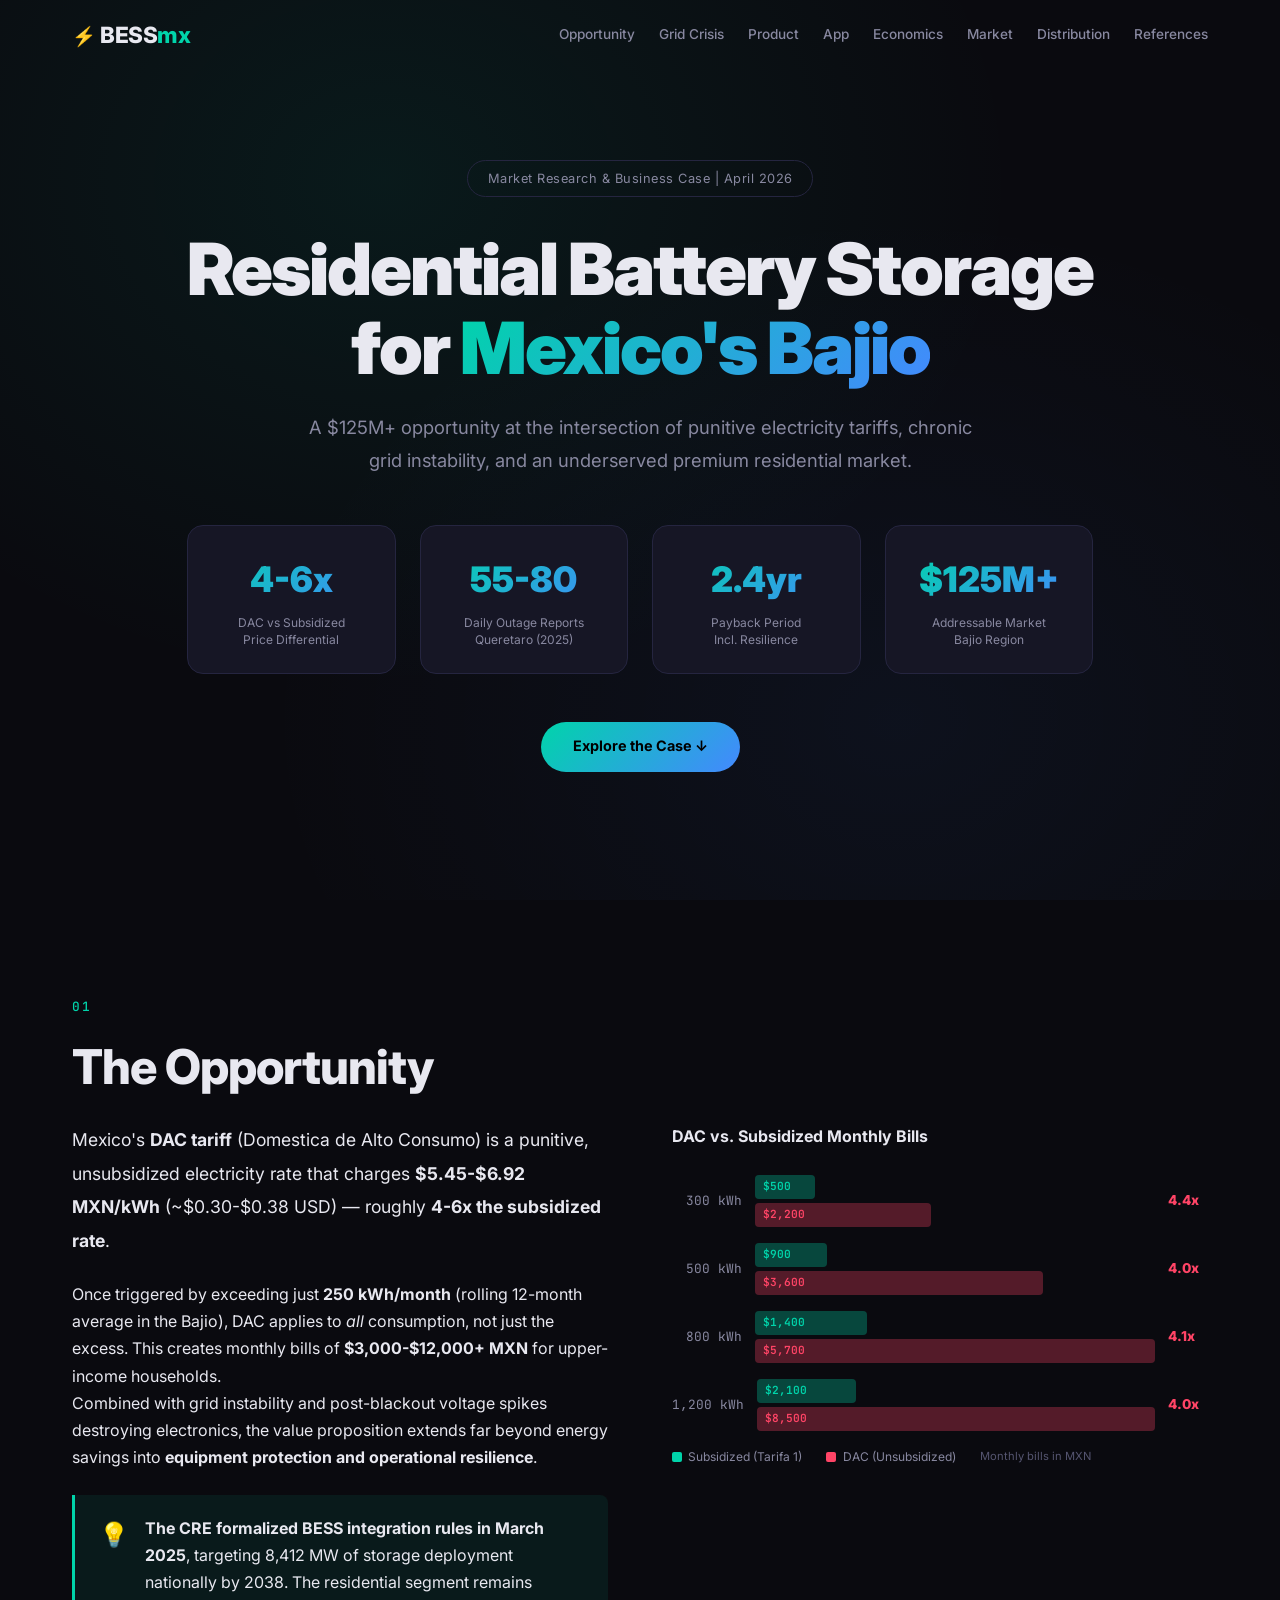
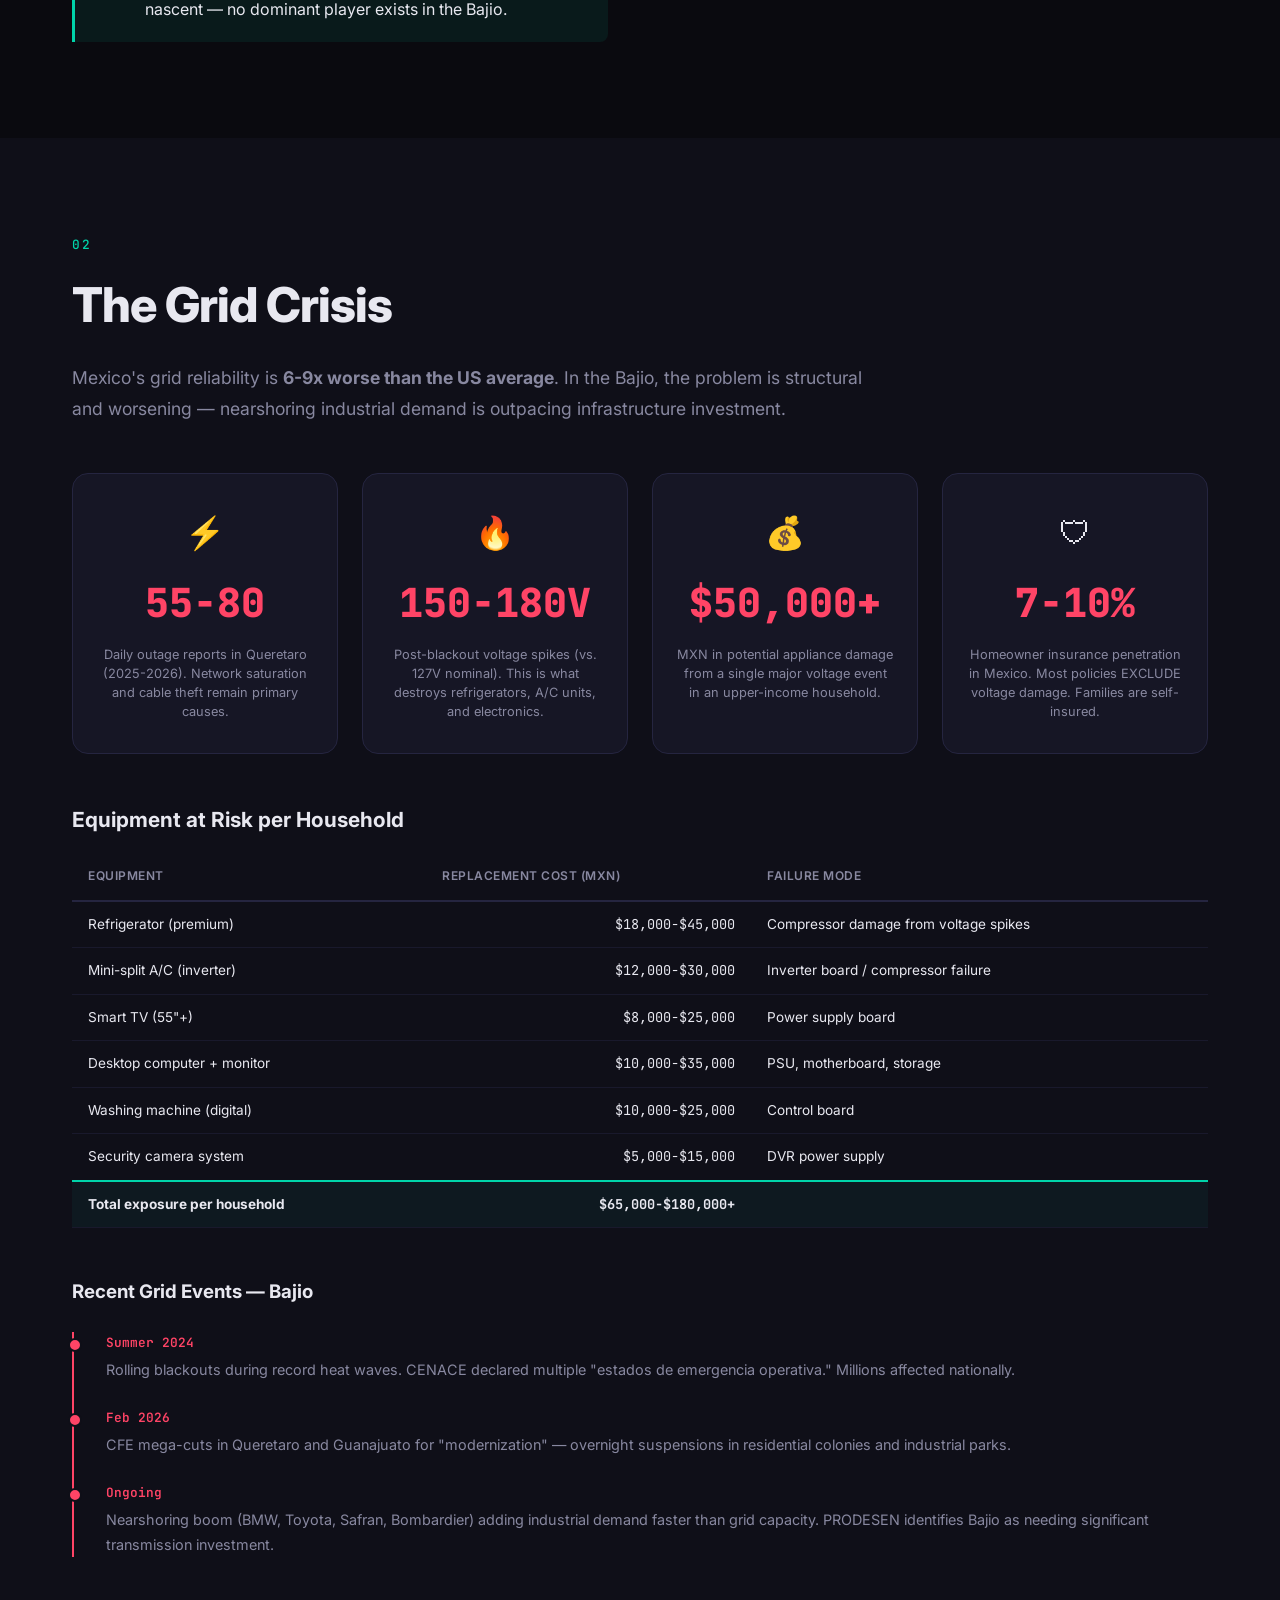
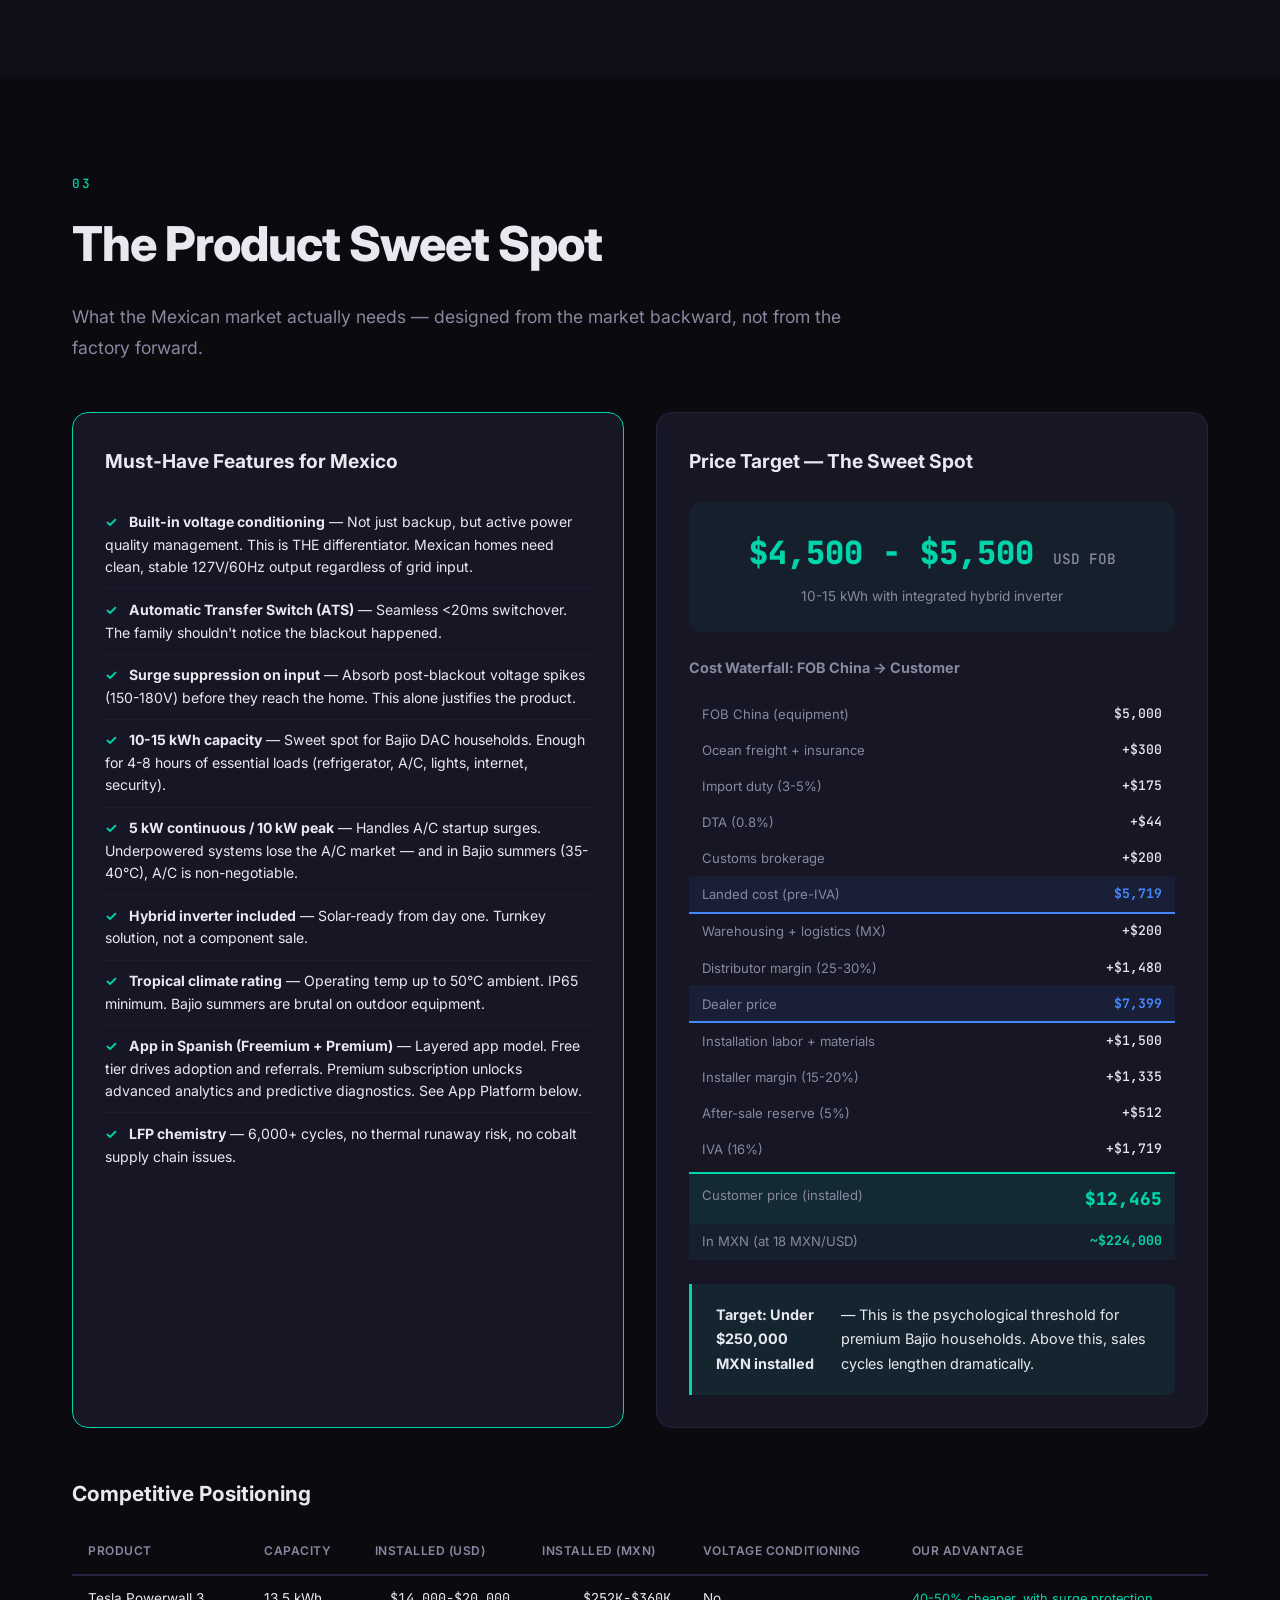
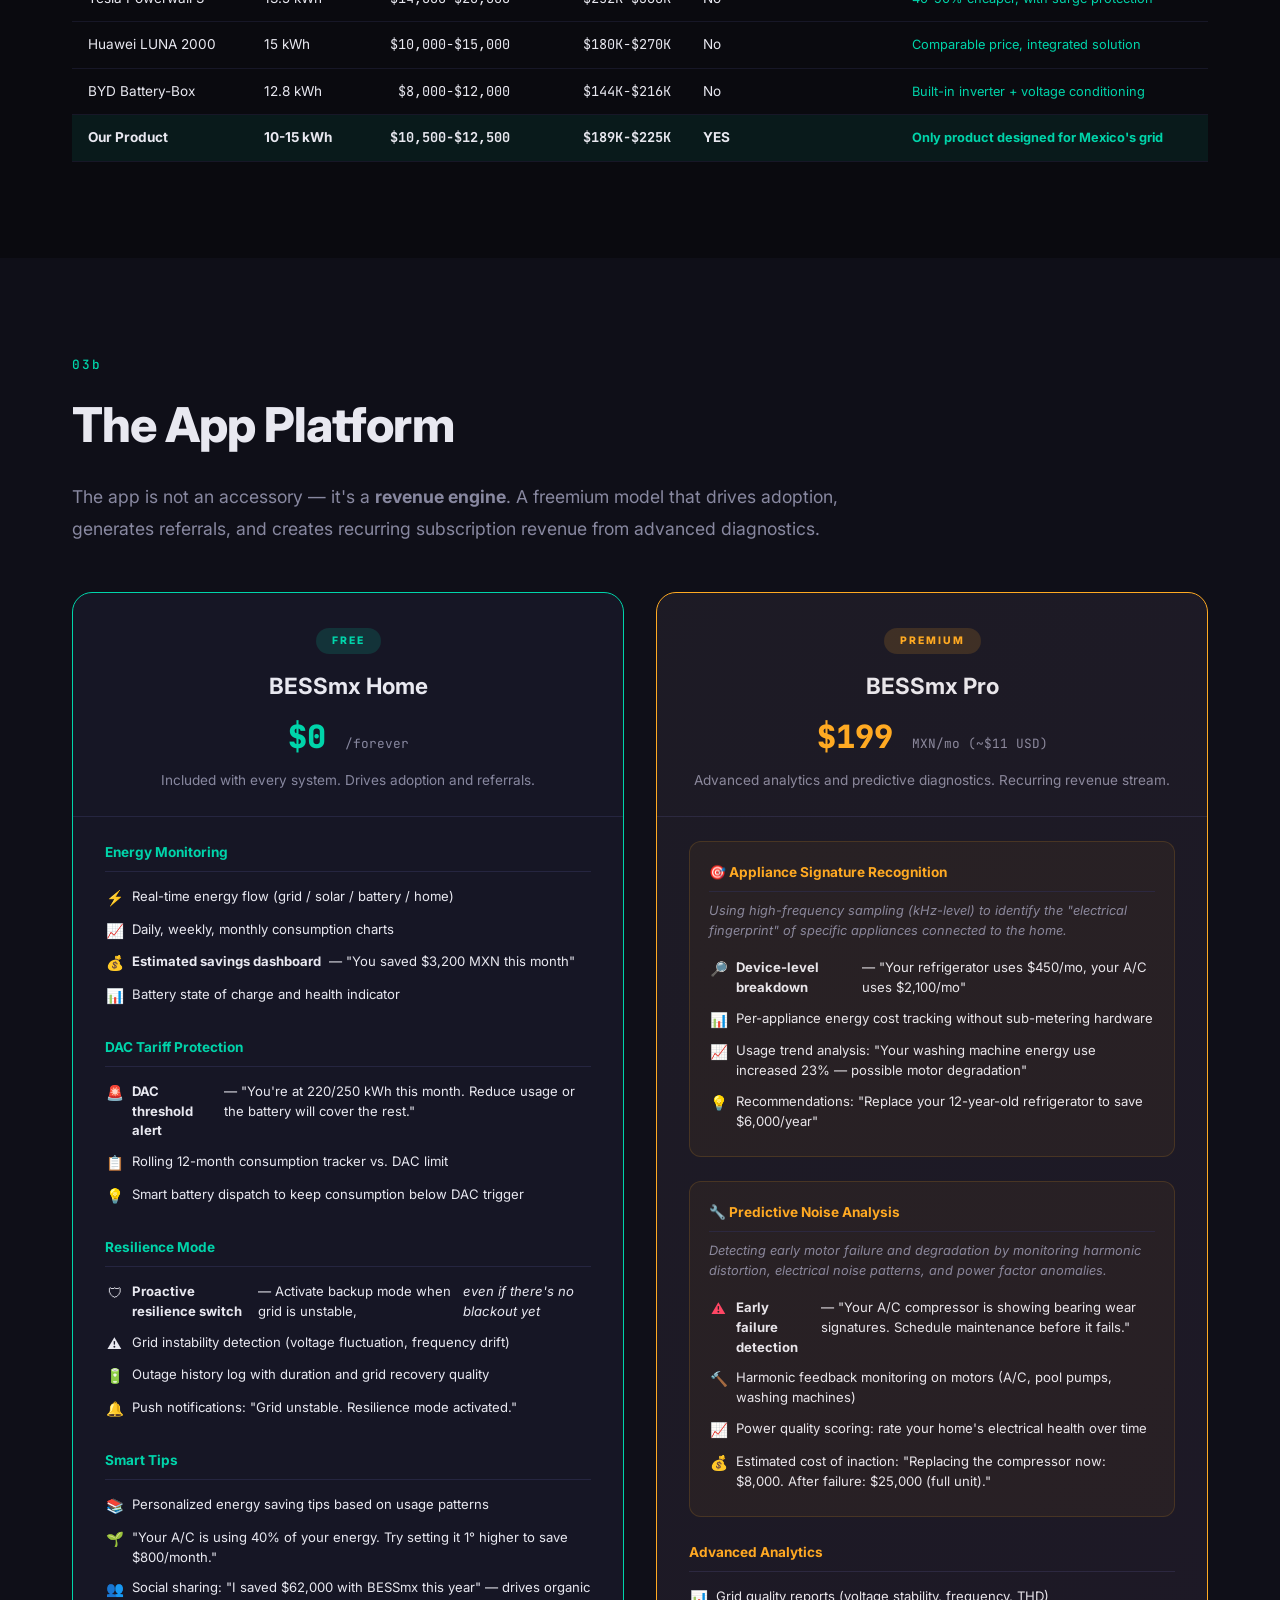
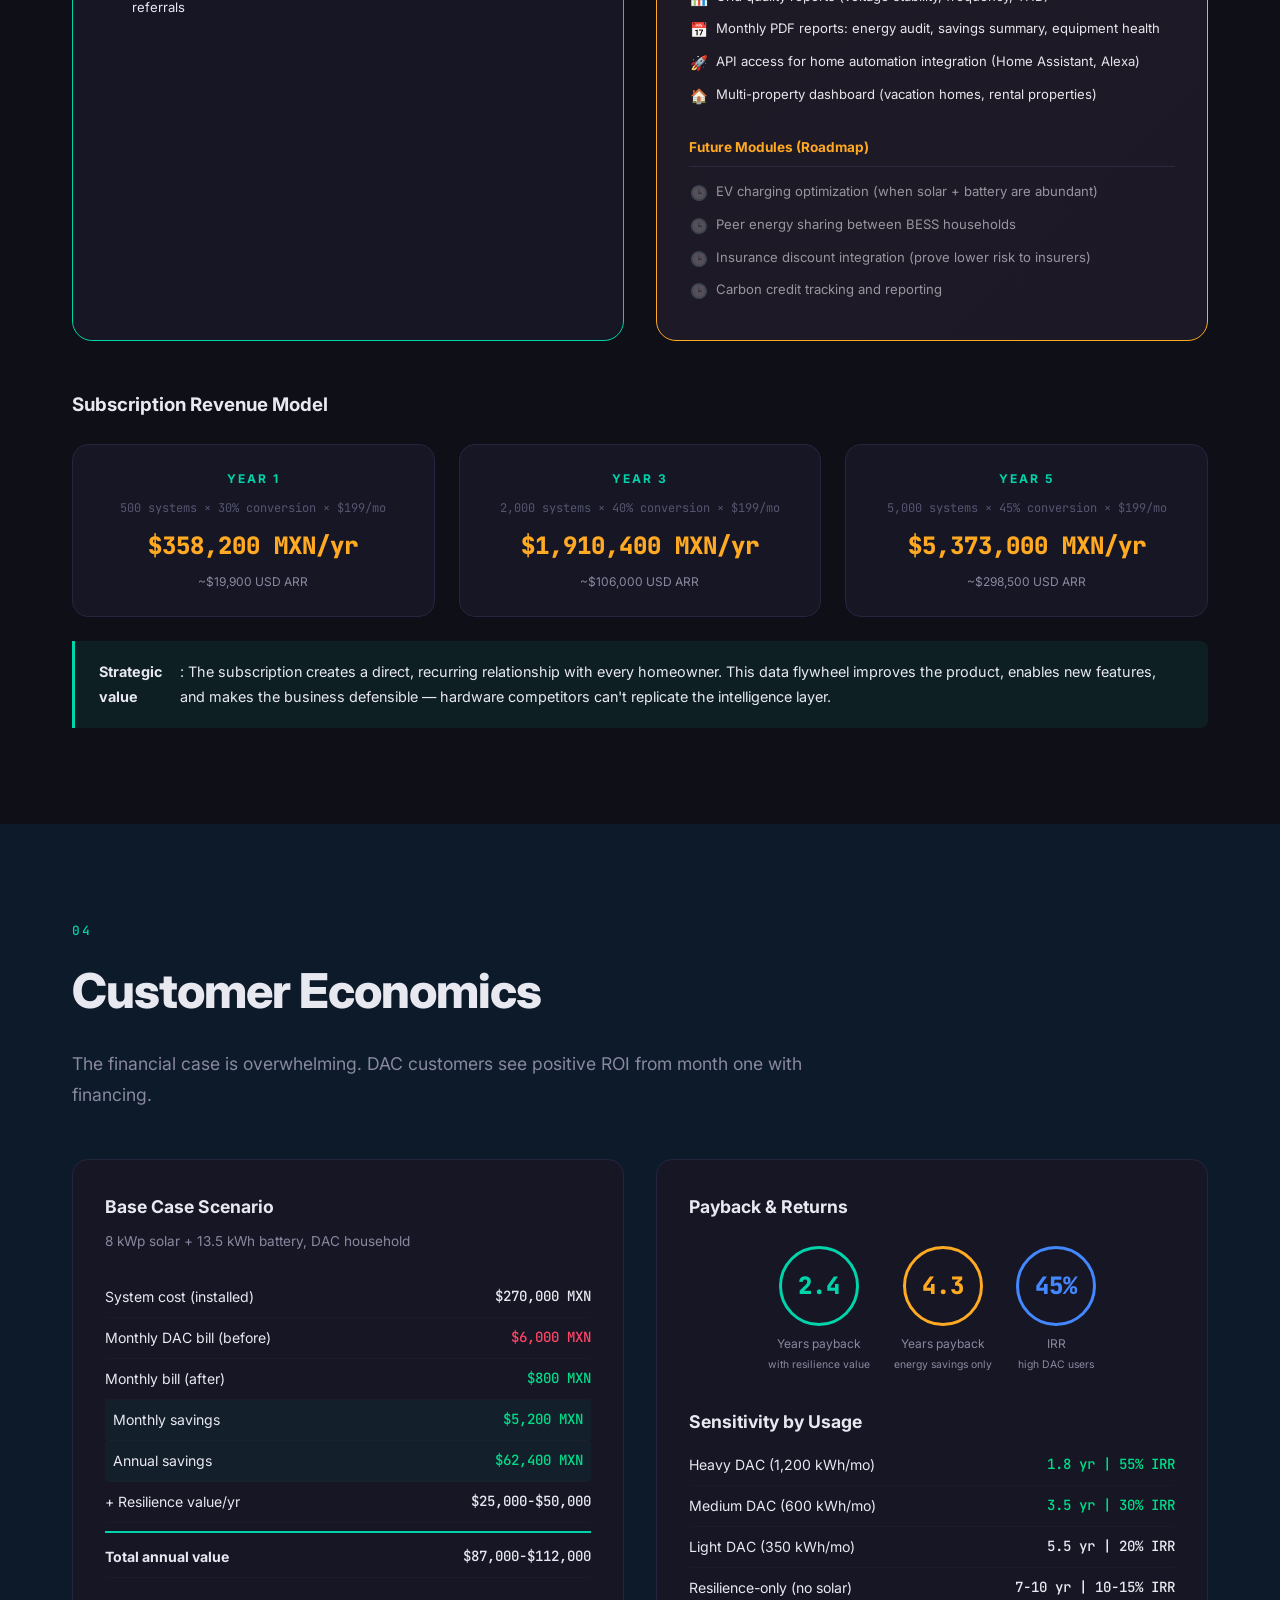
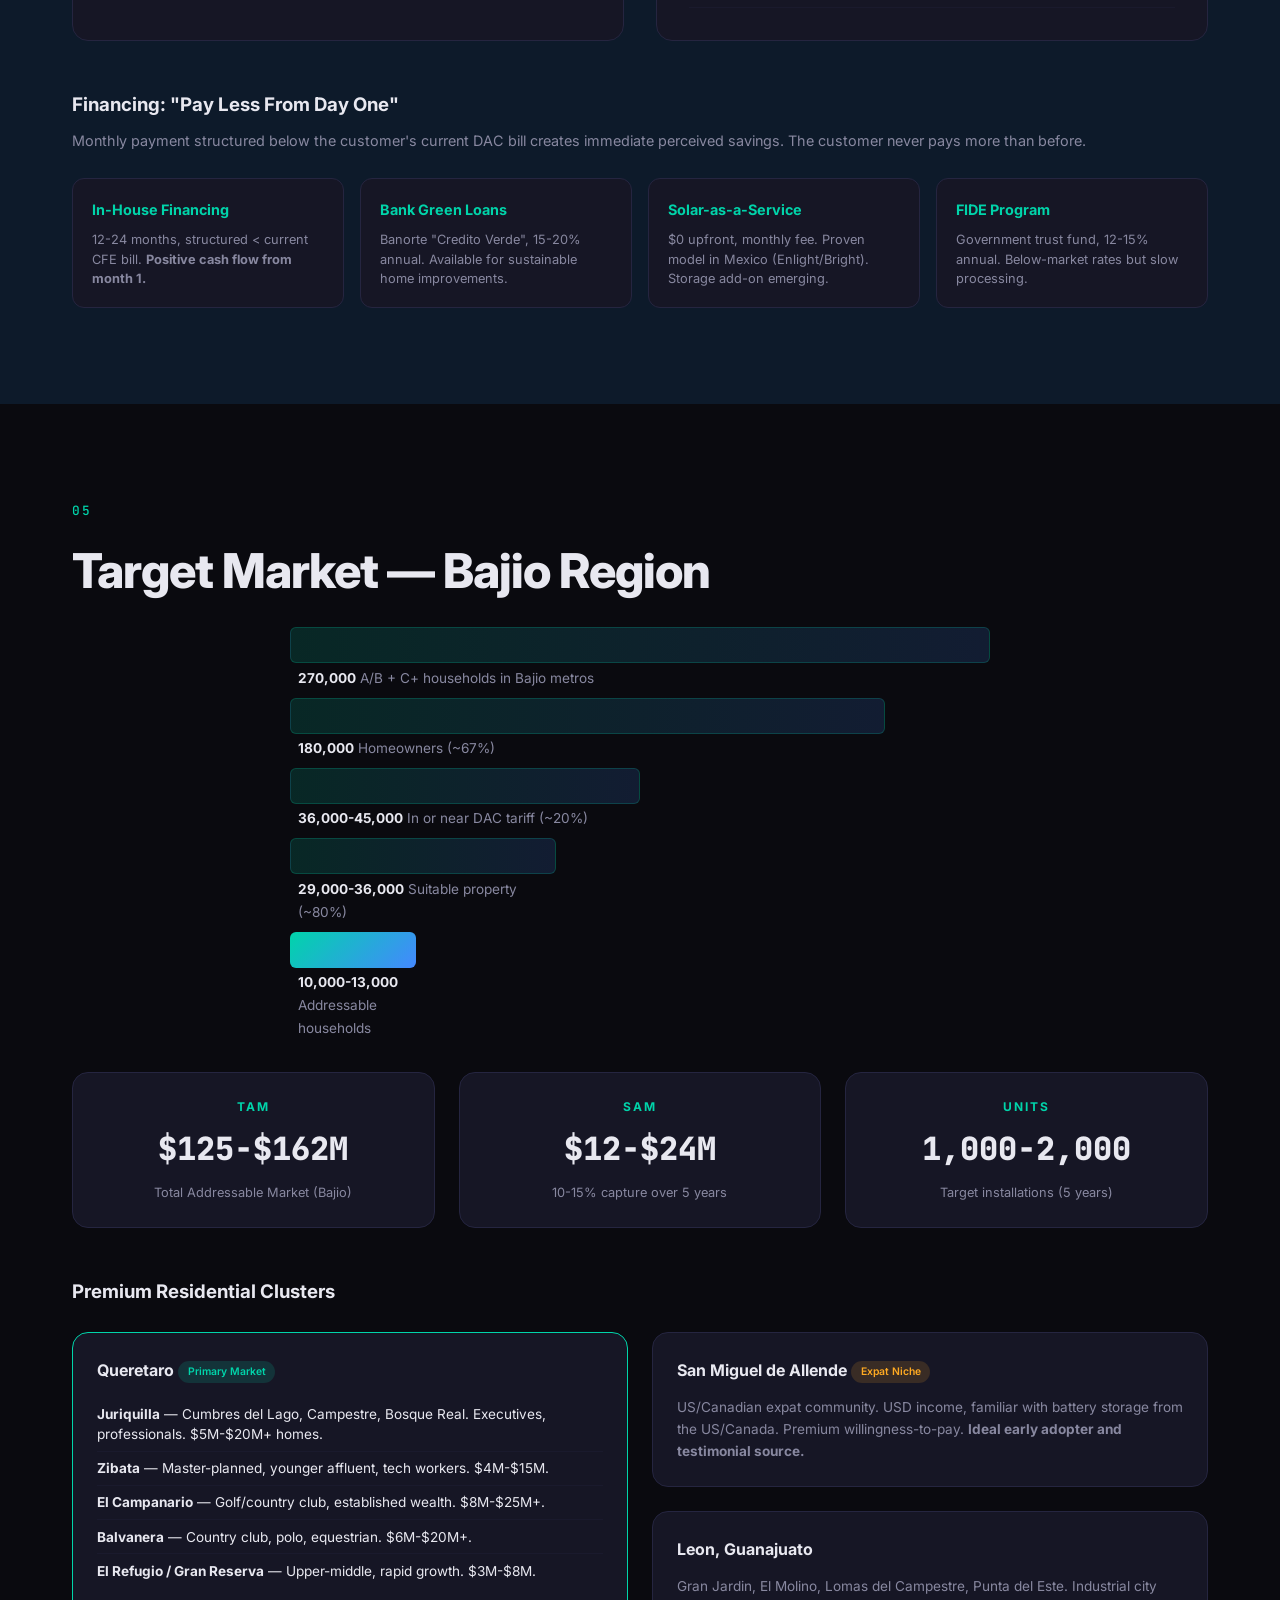
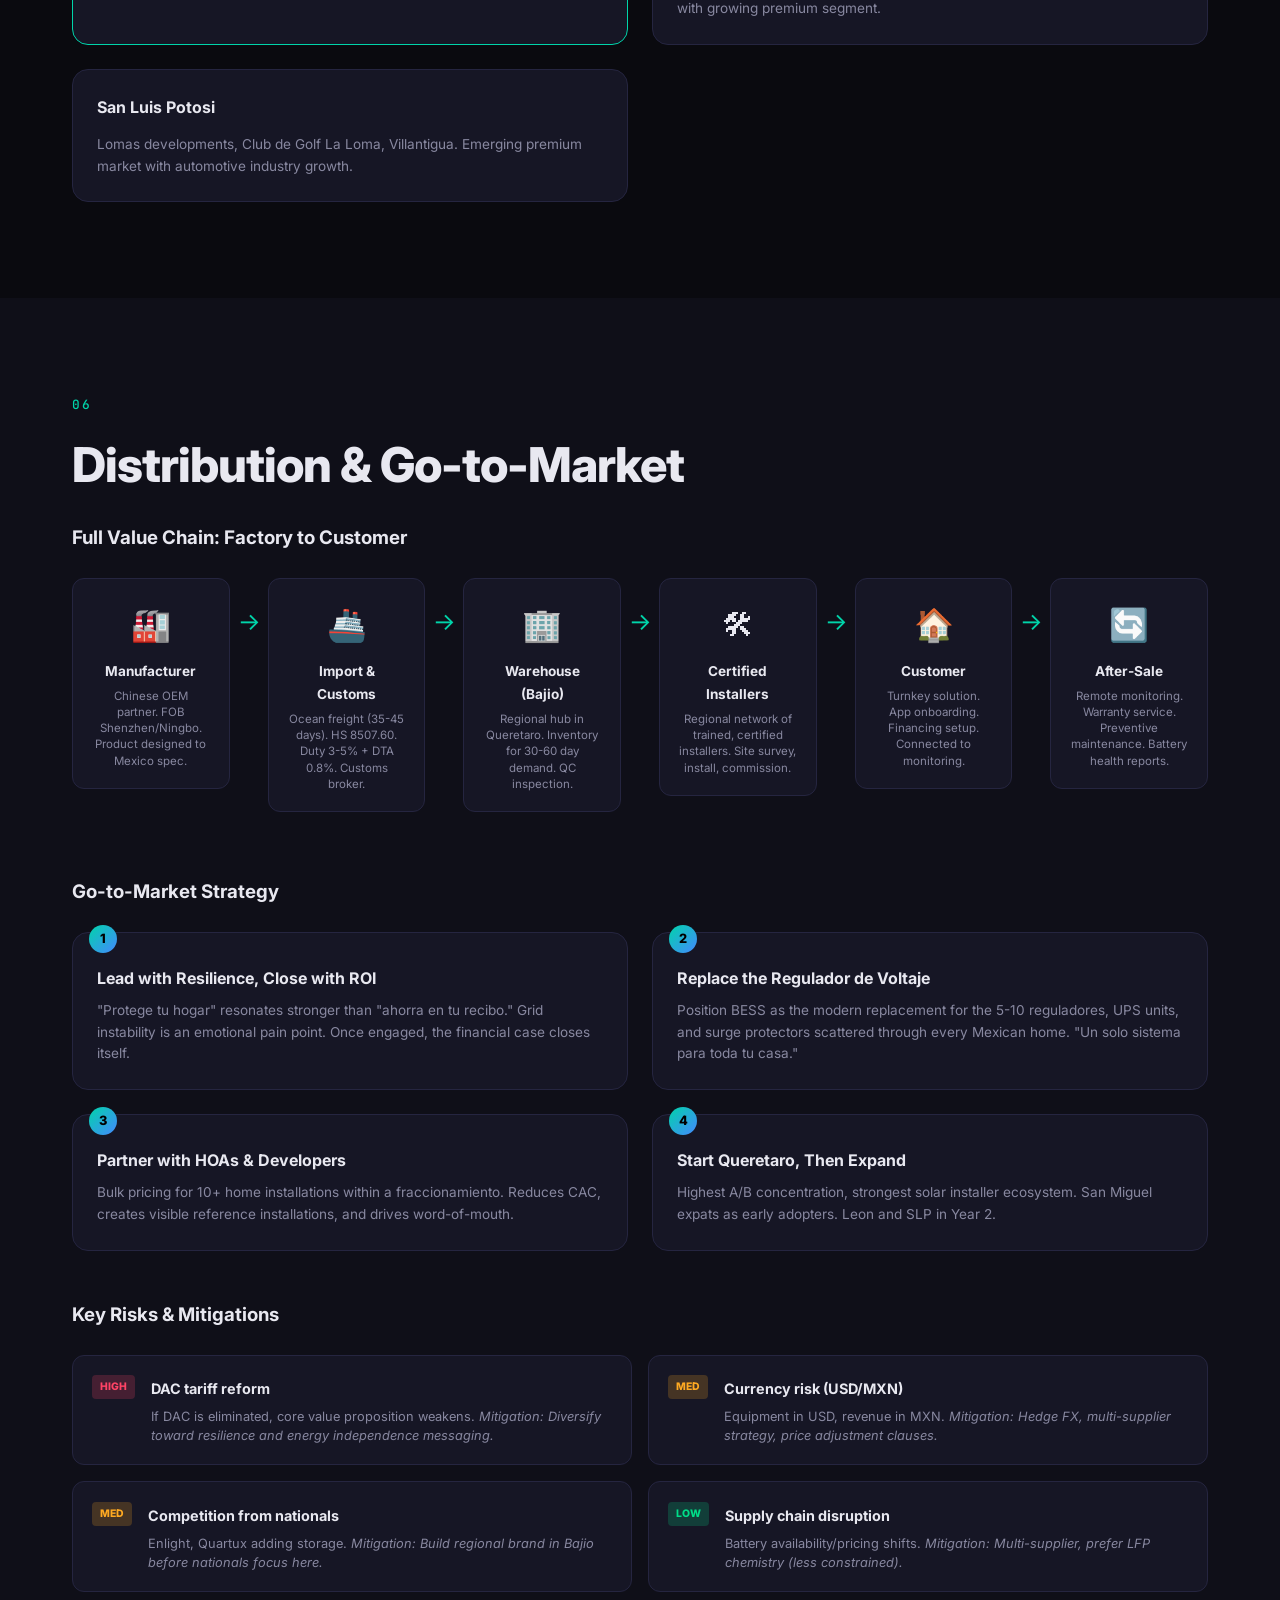
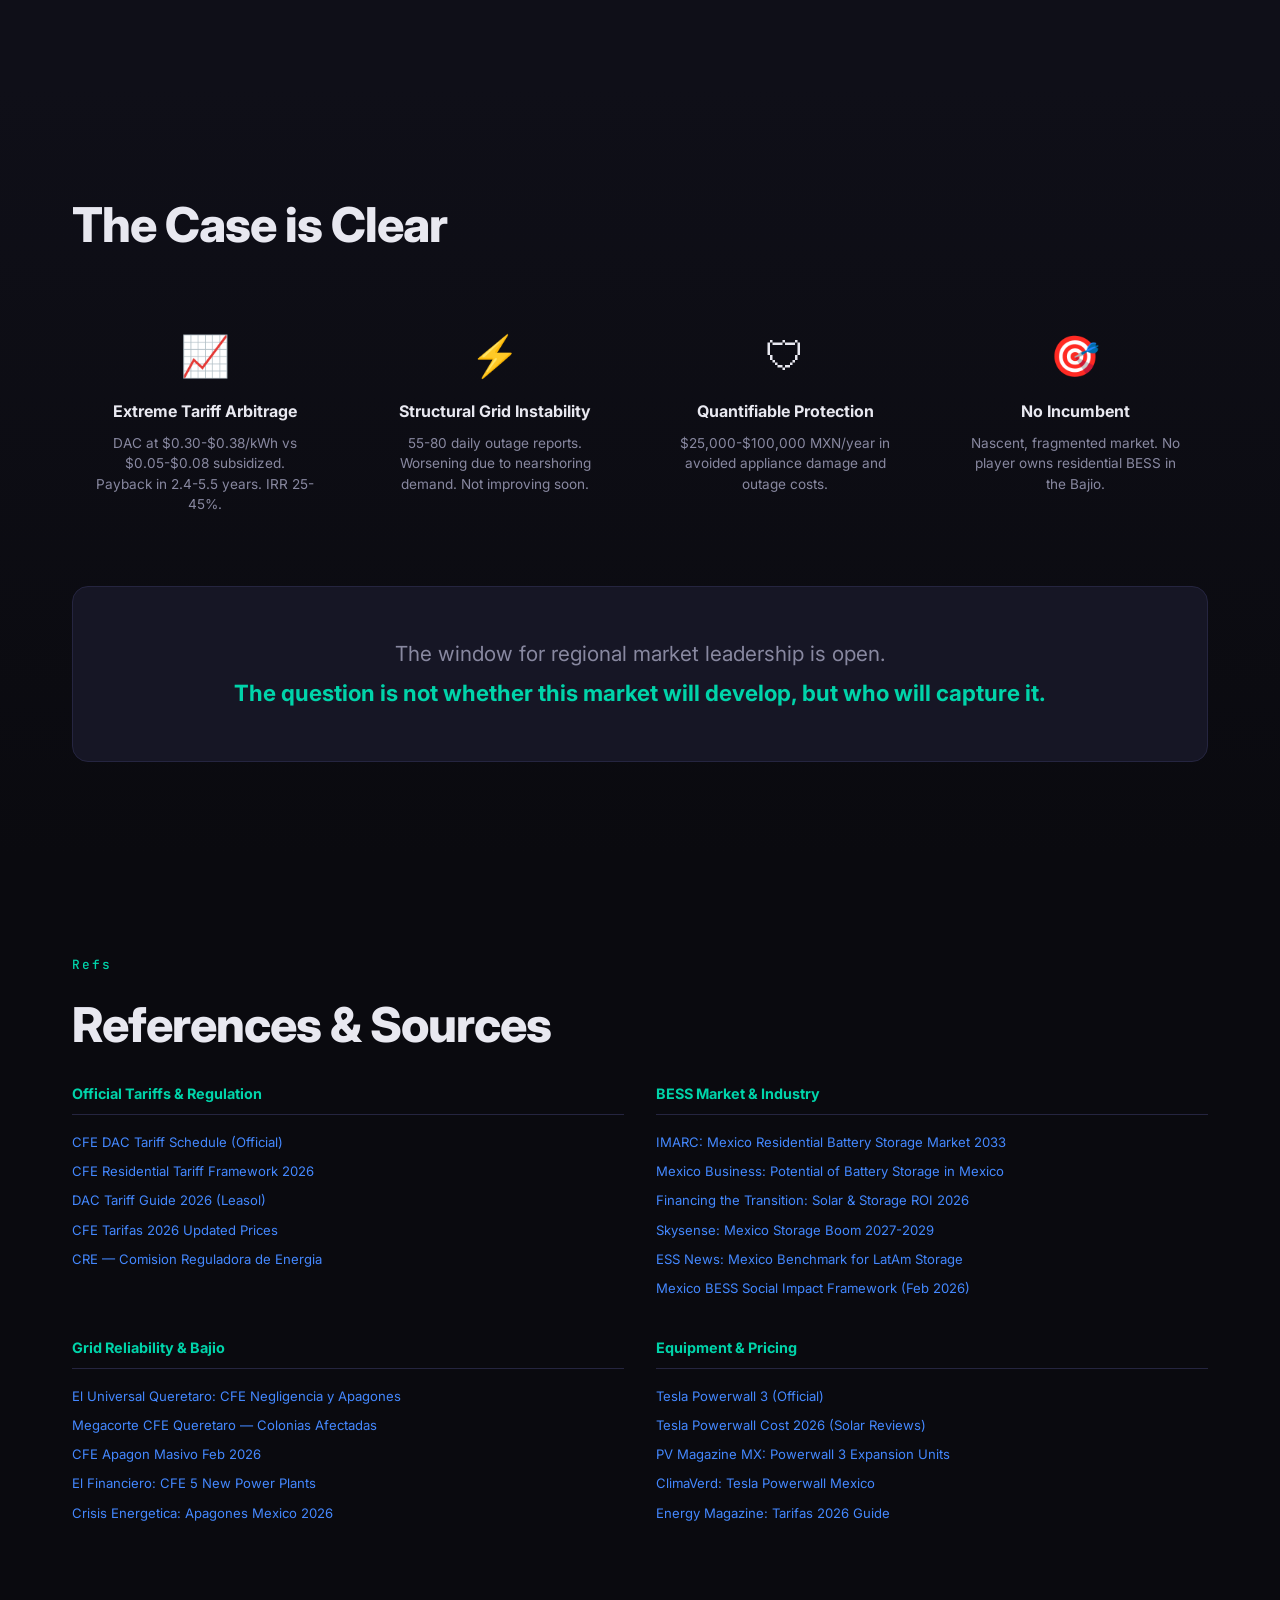
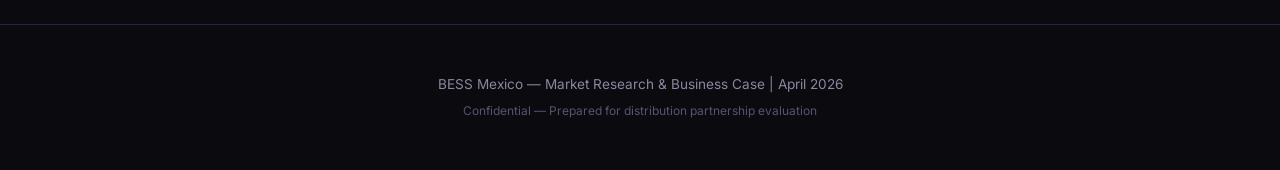
==== commit fcdeeaff: "Add freemium app platform section with subscription revenue model New section 03b: BESSmx Home (free" ====
--- a/index.html
+++ b/index.html
@@ -20,6 +20,7 @@
             <a href="#opportunity">Opportunity</a>
             <a href="#grid-crisis">Grid Crisis</a>
             <a href="#product">Product</a>
+            <a href="#app-platform">App</a>
             <a href="#economics">Economics</a>
             <a href="#market">Market</a>
             <a href="#distribution">Distribution</a>
@@ -211,7 +212,7 @@
                     <li><span class="check">&#10003;</span> <strong>5 kW continuous / 10 kW peak</strong> &mdash; Handles A/C startup surges. Underpowered systems lose the A/C market &mdash; and in Bajio summers (35-40&deg;C), A/C is non-negotiable.</li>
                     <li><span class="check">&#10003;</span> <strong>Hybrid inverter included</strong> &mdash; Solar-ready from day one. Turnkey solution, not a component sale.</li>
                     <li><span class="check">&#10003;</span> <strong>Tropical climate rating</strong> &mdash; Operating temp up to 50&deg;C ambient. IP65 minimum. Bajio summers are brutal on outdoor equipment.</li>
-                    <li><span class="check">&#10003;</span> <strong>App in Spanish</strong> &mdash; Real-time monitoring, savings dashboard, outage history. "Look how much you saved this month" drives referrals.</li>
+                    <li><span class="check">&#10003;</span> <strong>App in Spanish (Freemium + Premium)</strong> &mdash; Layered app model. Free tier drives adoption and referrals. Premium subscription unlocks advanced analytics and predictive diagnostics. See App Platform below.</li>
                     <li><span class="check">&#10003;</span> <strong>LFP chemistry</strong> &mdash; 6,000+ cycles, no thermal runaway risk, no cobalt supply chain issues.</li>
                 </ul>
             </div>
@@ -271,6 +272,140 @@
     </div>
 </section>
 
+<!-- Section 3B: App Platform -->
+<section id="app-platform" class="section section-dark">
+    <div class="container">
+        <div class="section-tag light">03b</div>
+        <h2>The App Platform</h2>
+        <p class="section-intro">The app is not an accessory &mdash; it's a <strong>revenue engine</strong>. A freemium model that drives adoption, generates referrals, and creates recurring subscription revenue from advanced diagnostics.</p>
+
+        <div class="app-tiers">
+            <!-- FREE TIER -->
+            <div class="tier-card free">
+                <div class="tier-header">
+                    <div class="tier-badge free-badge">FREE</div>
+                    <h3>BESSmx Home</h3>
+                    <p class="tier-price">$0 <span>/forever</span></p>
+                    <p class="tier-desc">Included with every system. Drives adoption and referrals.</p>
+                </div>
+                <div class="tier-features">
+                    <div class="tier-feature-group">
+                        <h5>Energy Monitoring</h5>
+                        <ul>
+                            <li><span class="f-icon">&#9889;</span> Real-time energy flow (grid / solar / battery / home)</li>
+                            <li><span class="f-icon">&#128200;</span> Daily, weekly, monthly consumption charts</li>
+                            <li><span class="f-icon">&#128176;</span> <strong>Estimated savings dashboard</strong> &mdash; "You saved $3,200 MXN this month"</li>
+                            <li><span class="f-icon">&#128202;</span> Battery state of charge and health indicator</li>
+                        </ul>
+                    </div>
+                    <div class="tier-feature-group">
+                        <h5>DAC Tariff Protection</h5>
+                        <ul>
+                            <li><span class="f-icon alarm">&#128680;</span> <strong>DAC threshold alert</strong> &mdash; "You're at 220/250 kWh this month. Reduce usage or the battery will cover the rest."</li>
+                            <li><span class="f-icon">&#128203;</span> Rolling 12-month consumption tracker vs. DAC limit</li>
+                            <li><span class="f-icon">&#128161;</span> Smart battery dispatch to keep consumption below DAC trigger</li>
+                        </ul>
+                    </div>
+                    <div class="tier-feature-group">
+                        <h5>Resilience Mode</h5>
+                        <ul>
+                            <li><span class="f-icon">&#128737;</span> <strong>Proactive resilience switch</strong> &mdash; Activate backup mode when grid is unstable, <em>even if there's no blackout yet</em></li>
+                            <li><span class="f-icon">&#9888;</span> Grid instability detection (voltage fluctuation, frequency drift)</li>
+                            <li><span class="f-icon">&#128267;</span> Outage history log with duration and grid recovery quality</li>
+                            <li><span class="f-icon">&#128276;</span> Push notifications: "Grid unstable. Resilience mode activated."</li>
+                        </ul>
+                    </div>
+                    <div class="tier-feature-group">
+                        <h5>Smart Tips</h5>
+                        <ul>
+                            <li><span class="f-icon">&#128218;</span> Personalized energy saving tips based on usage patterns</li>
+                            <li><span class="f-icon">&#127793;</span> "Your A/C is using 40% of your energy. Try setting it 1&deg; higher to save $800/month."</li>
+                            <li><span class="f-icon">&#128101;</span> Social sharing: "I saved $62,000 with BESSmx this year" &mdash; drives organic referrals</li>
+                        </ul>
+                    </div>
+                </div>
+            </div>
+
+            <!-- PREMIUM TIER -->
+            <div class="tier-card premium">
+                <div class="tier-header">
+                    <div class="tier-badge premium-badge">PREMIUM</div>
+                    <h3>BESSmx Pro</h3>
+                    <p class="tier-price">$199 <span>MXN/mo (~$11 USD)</span></p>
+                    <p class="tier-desc">Advanced analytics and predictive diagnostics. Recurring revenue stream.</p>
+                </div>
+                <div class="tier-features">
+                    <div class="tier-feature-group highlight-group">
+                        <h5>&#127919; Appliance Signature Recognition</h5>
+                        <p class="group-desc">Using high-frequency sampling (kHz-level) to identify the "electrical fingerprint" of specific appliances connected to the home.</p>
+                        <ul>
+                            <li><span class="f-icon">&#128270;</span> <strong>Device-level breakdown</strong> &mdash; "Your refrigerator uses $450/mo, your A/C uses $2,100/mo"</li>
+                            <li><span class="f-icon">&#128202;</span> Per-appliance energy cost tracking without sub-metering hardware</li>
+                            <li><span class="f-icon">&#128200;</span> Usage trend analysis: "Your washing machine energy use increased 23% &mdash; possible motor degradation"</li>
+                            <li><span class="f-icon">&#128161;</span> Recommendations: "Replace your 12-year-old refrigerator to save $6,000/year"</li>
+                        </ul>
+                    </div>
+                    <div class="tier-feature-group highlight-group">
+                        <h5>&#128295; Predictive Noise Analysis</h5>
+                        <p class="group-desc">Detecting early motor failure and degradation by monitoring harmonic distortion, electrical noise patterns, and power factor anomalies.</p>
+                        <ul>
+                            <li><span class="f-icon alarm">&#9888;</span> <strong>Early failure detection</strong> &mdash; "Your A/C compressor is showing bearing wear signatures. Schedule maintenance before it fails."</li>
+                            <li><span class="f-icon">&#128296;</span> Harmonic feedback monitoring on motors (A/C, pool pumps, washing machines)</li>
+                            <li><span class="f-icon">&#128200;</span> Power quality scoring: rate your home's electrical health over time</li>
+                            <li><span class="f-icon">&#128176;</span> Estimated cost of inaction: "Replacing the compressor now: $8,000. After failure: $25,000 (full unit)."</li>
+                        </ul>
+                    </div>
+                    <div class="tier-feature-group">
+                        <h5>Advanced Analytics</h5>
+                        <ul>
+                            <li><span class="f-icon">&#128202;</span> Grid quality reports (voltage stability, frequency, THD)</li>
+                            <li><span class="f-icon">&#128197;</span> Monthly PDF reports: energy audit, savings summary, equipment health</li>
+                            <li><span class="f-icon">&#128640;</span> API access for home automation integration (Home Assistant, Alexa)</li>
+                            <li><span class="f-icon">&#127968;</span> Multi-property dashboard (vacation homes, rental properties)</li>
+                        </ul>
+                    </div>
+                    <div class="tier-feature-group">
+                        <h5>Future Modules (Roadmap)</h5>
+                        <ul class="roadmap-list">
+                            <li><span class="f-icon dim">&#128338;</span> EV charging optimization (when solar + battery are abundant)</li>
+                            <li><span class="f-icon dim">&#128338;</span> Peer energy sharing between BESS households</li>
+                            <li><span class="f-icon dim">&#128338;</span> Insurance discount integration (prove lower risk to insurers)</li>
+                            <li><span class="f-icon dim">&#128338;</span> Carbon credit tracking and reporting</li>
+                        </ul>
+                    </div>
+                </div>
+            </div>
+        </div>
+
+        <div class="app-revenue">
+            <h3>Subscription Revenue Model</h3>
+            <div class="rev-grid">
+                <div class="rev-card">
+                    <div class="rev-label">Year 1</div>
+                    <div class="rev-calc">500 systems &times; 30% conversion &times; $199/mo</div>
+                    <div class="rev-value">$358,200 MXN/yr</div>
+                    <div class="rev-note">~$19,900 USD ARR</div>
+                </div>
+                <div class="rev-card">
+                    <div class="rev-label">Year 3</div>
+                    <div class="rev-calc">2,000 systems &times; 40% conversion &times; $199/mo</div>
+                    <div class="rev-value">$1,910,400 MXN/yr</div>
+                    <div class="rev-note">~$106,000 USD ARR</div>
+                </div>
+                <div class="rev-card">
+                    <div class="rev-label">Year 5</div>
+                    <div class="rev-calc">5,000 systems &times; 45% conversion &times; $199/mo</div>
+                    <div class="rev-value">$5,373,000 MXN/yr</div>
+                    <div class="rev-note">~$298,500 USD ARR</div>
+                </div>
+            </div>
+            <div class="highlight-box compact">
+                <strong>Strategic value</strong>: The subscription creates a direct, recurring relationship with every homeowner. This data flywheel improves the product, enables new features, and makes the business defensible &mdash; hardware competitors can't replicate the intelligence layer.
+            </div>
+        </div>
+    </div>
+</section>
+
 <!-- Section 4: Economics -->
 <section id="economics" class="section section-accent">
     <div class="container">
--- a/style.css
+++ b/style.css
@@ -455,6 +455,93 @@
 
 @media (max-width: 768px) { .ref-grid { grid-template-columns: 1fr; } }
 
+/* APP PLATFORM TIERS */
+.app-tiers { display: grid; grid-template-columns: 1fr 1fr; gap: 2rem; margin-bottom: 3rem; }
+@media (max-width: 900px) { .app-tiers { grid-template-columns: 1fr; } }
+
+.tier-card {
+    background: var(--bg-card); border: 1px solid var(--border);
+    border-radius: 20px; overflow: hidden;
+}
+.tier-card.free { border-color: var(--primary); }
+.tier-card.premium { border-color: var(--warning); position: relative; }
+.tier-card.premium::before {
+    content: ''; position: absolute; inset: 0; border-radius: 20px;
+    background: linear-gradient(135deg, rgba(255, 170, 34, 0.03), rgba(255, 102, 68, 0.03));
+    pointer-events: none;
+}
+
+.tier-header {
+    padding: 2rem 2rem 1.5rem; text-align: center;
+    border-bottom: 1px solid var(--border);
+}
+.tier-badge {
+    display: inline-block; font-size: 0.65rem; font-weight: 800;
+    padding: 0.25rem 1rem; border-radius: 100px; letter-spacing: 2px;
+    margin-bottom: 0.8rem;
+}
+.free-badge { background: rgba(0, 212, 170, 0.15); color: var(--primary); }
+.premium-badge { background: rgba(255, 170, 34, 0.15); color: var(--warning); }
+
+.tier-header h3 { font-size: 1.4rem; margin-bottom: 0.3rem; }
+.tier-price {
+    font-size: 2rem; font-weight: 900; font-family: 'JetBrains Mono', monospace;
+}
+.tier-card.free .tier-price { color: var(--primary); }
+.tier-card.premium .tier-price { color: var(--warning); }
+.tier-price span { font-size: 0.8rem; font-weight: 400; color: var(--text-muted); }
+.tier-desc { font-size: 0.85rem; color: var(--text-muted); margin-top: 0.3rem; }
+
+.tier-features { padding: 1.5rem 2rem 2rem; }
+.tier-feature-group { margin-bottom: 1.5rem; }
+.tier-feature-group:last-child { margin-bottom: 0; }
+.tier-feature-group h5 {
+    font-size: 0.85rem; font-weight: 700; margin-bottom: 0.6rem;
+    padding-bottom: 0.4rem; border-bottom: 1px solid var(--border);
+}
+.tier-card.free .tier-feature-group h5 { color: var(--primary); }
+.tier-card.premium .tier-feature-group h5 { color: var(--warning); }
+.tier-feature-group.highlight-group {
+    background: rgba(255, 170, 34, 0.05); border: 1px solid rgba(255, 170, 34, 0.15);
+    border-radius: 12px; padding: 1.2rem; margin-bottom: 1.5rem;
+}
+.group-desc {
+    font-size: 0.8rem; color: var(--text-muted); margin-bottom: 0.8rem;
+    line-height: 1.5; font-style: italic;
+}
+
+.tier-features ul { list-style: none; }
+.tier-features li {
+    padding: 0.35rem 0; font-size: 0.82rem; line-height: 1.5;
+    display: flex; align-items: flex-start; gap: 0.5rem;
+}
+.f-icon { font-size: 0.9rem; flex-shrink: 0; width: 1.2rem; text-align: center; }
+.f-icon.alarm { color: var(--danger); }
+.f-icon.dim { opacity: 0.4; }
+
+.roadmap-list li { opacity: 0.6; }
+
+/* APP REVENUE */
+.app-revenue { margin-top: 2rem; }
+.app-revenue h3 { margin-bottom: 1.5rem; }
+.rev-grid { display: grid; grid-template-columns: repeat(3, 1fr); gap: 1.5rem; margin-bottom: 1.5rem; }
+.rev-card {
+    background: var(--bg-card); border: 1px solid var(--border);
+    border-radius: 16px; padding: 1.5rem; text-align: center;
+}
+.rev-label {
+    font-size: 0.75rem; font-weight: 700; color: var(--primary);
+    text-transform: uppercase; letter-spacing: 2px; margin-bottom: 0.5rem;
+}
+.rev-calc { font-size: 0.75rem; color: var(--text-dim); margin-bottom: 0.5rem; font-family: 'JetBrains Mono', monospace; }
+.rev-value {
+    font-size: 1.5rem; font-weight: 900; font-family: 'JetBrains Mono', monospace;
+    color: var(--warning);
+}
+.rev-note { font-size: 0.75rem; color: var(--text-muted); margin-top: 0.3rem; }
+
+@media (max-width: 768px) { .rev-grid { grid-template-columns: 1fr; } }
+
 /* FOOTER */
 footer {
     padding: 3rem 0; border-top: 1px solid var(--border); text-align: center;
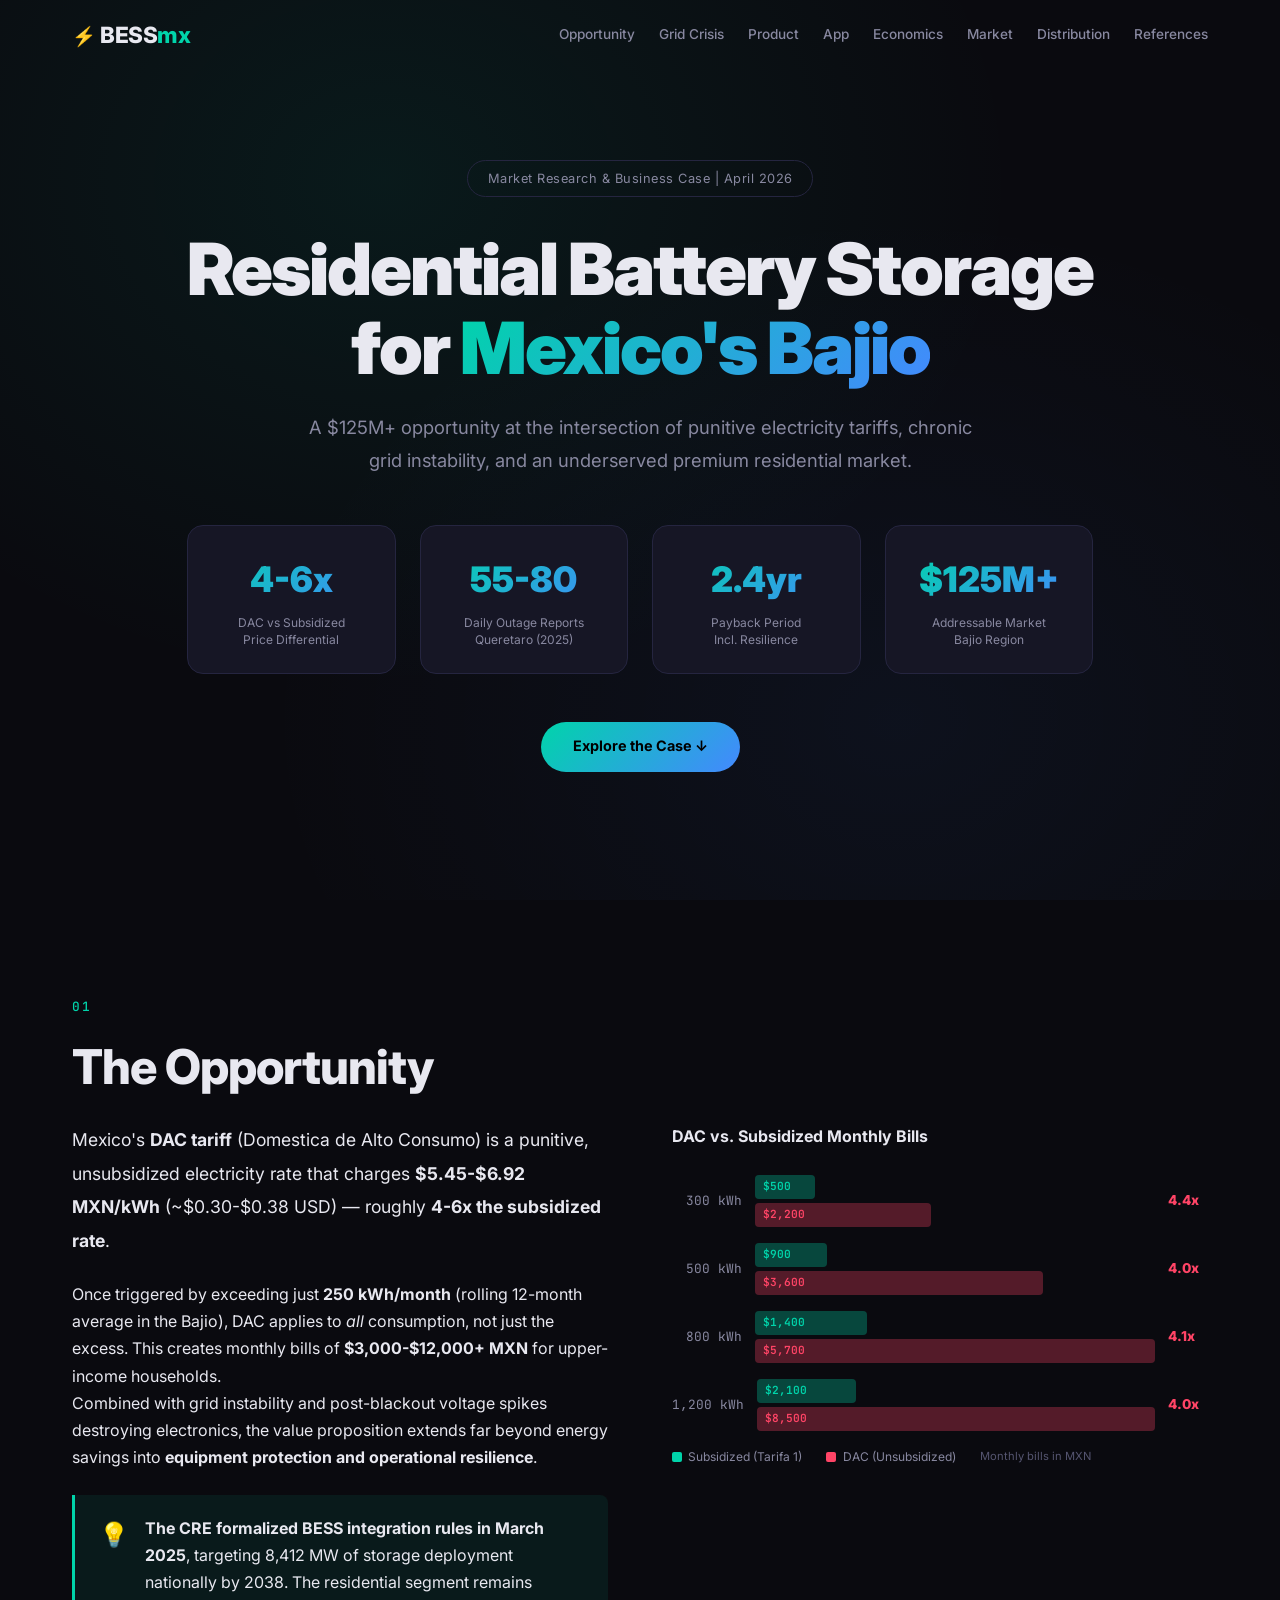
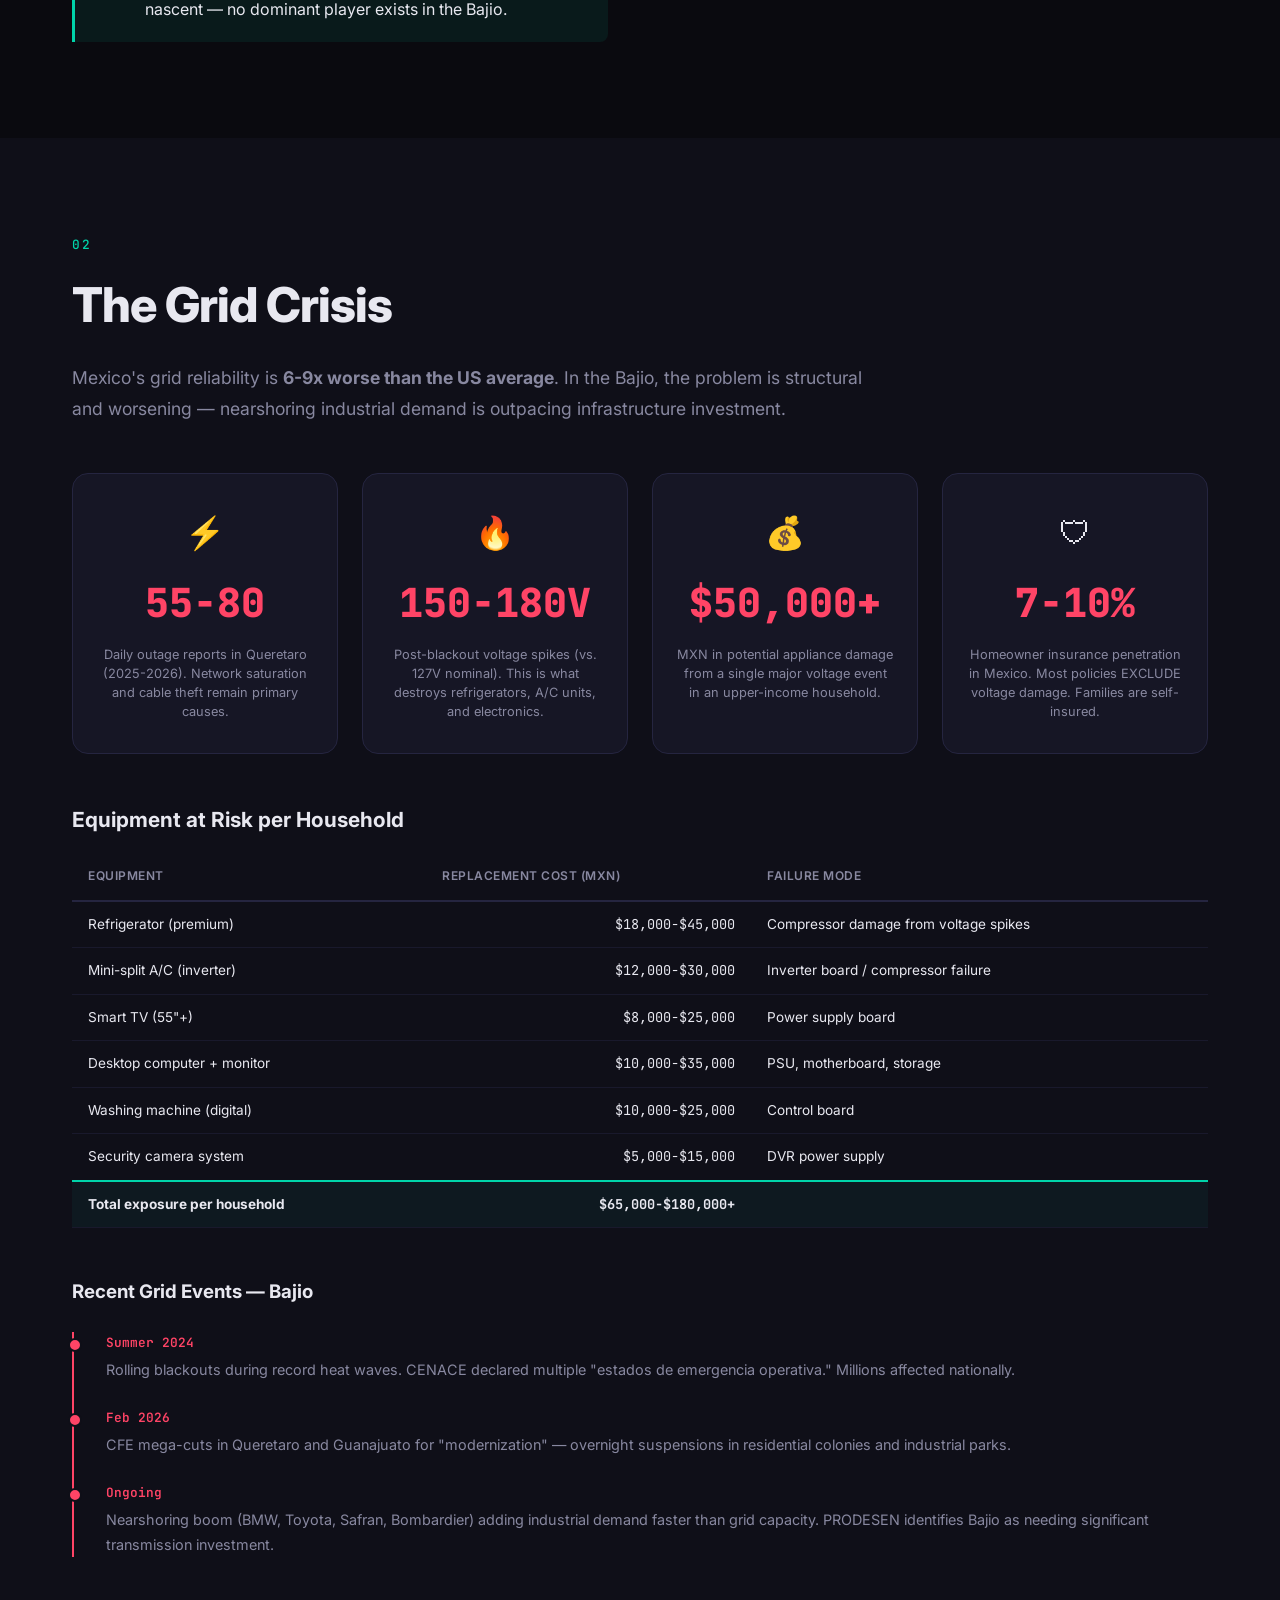
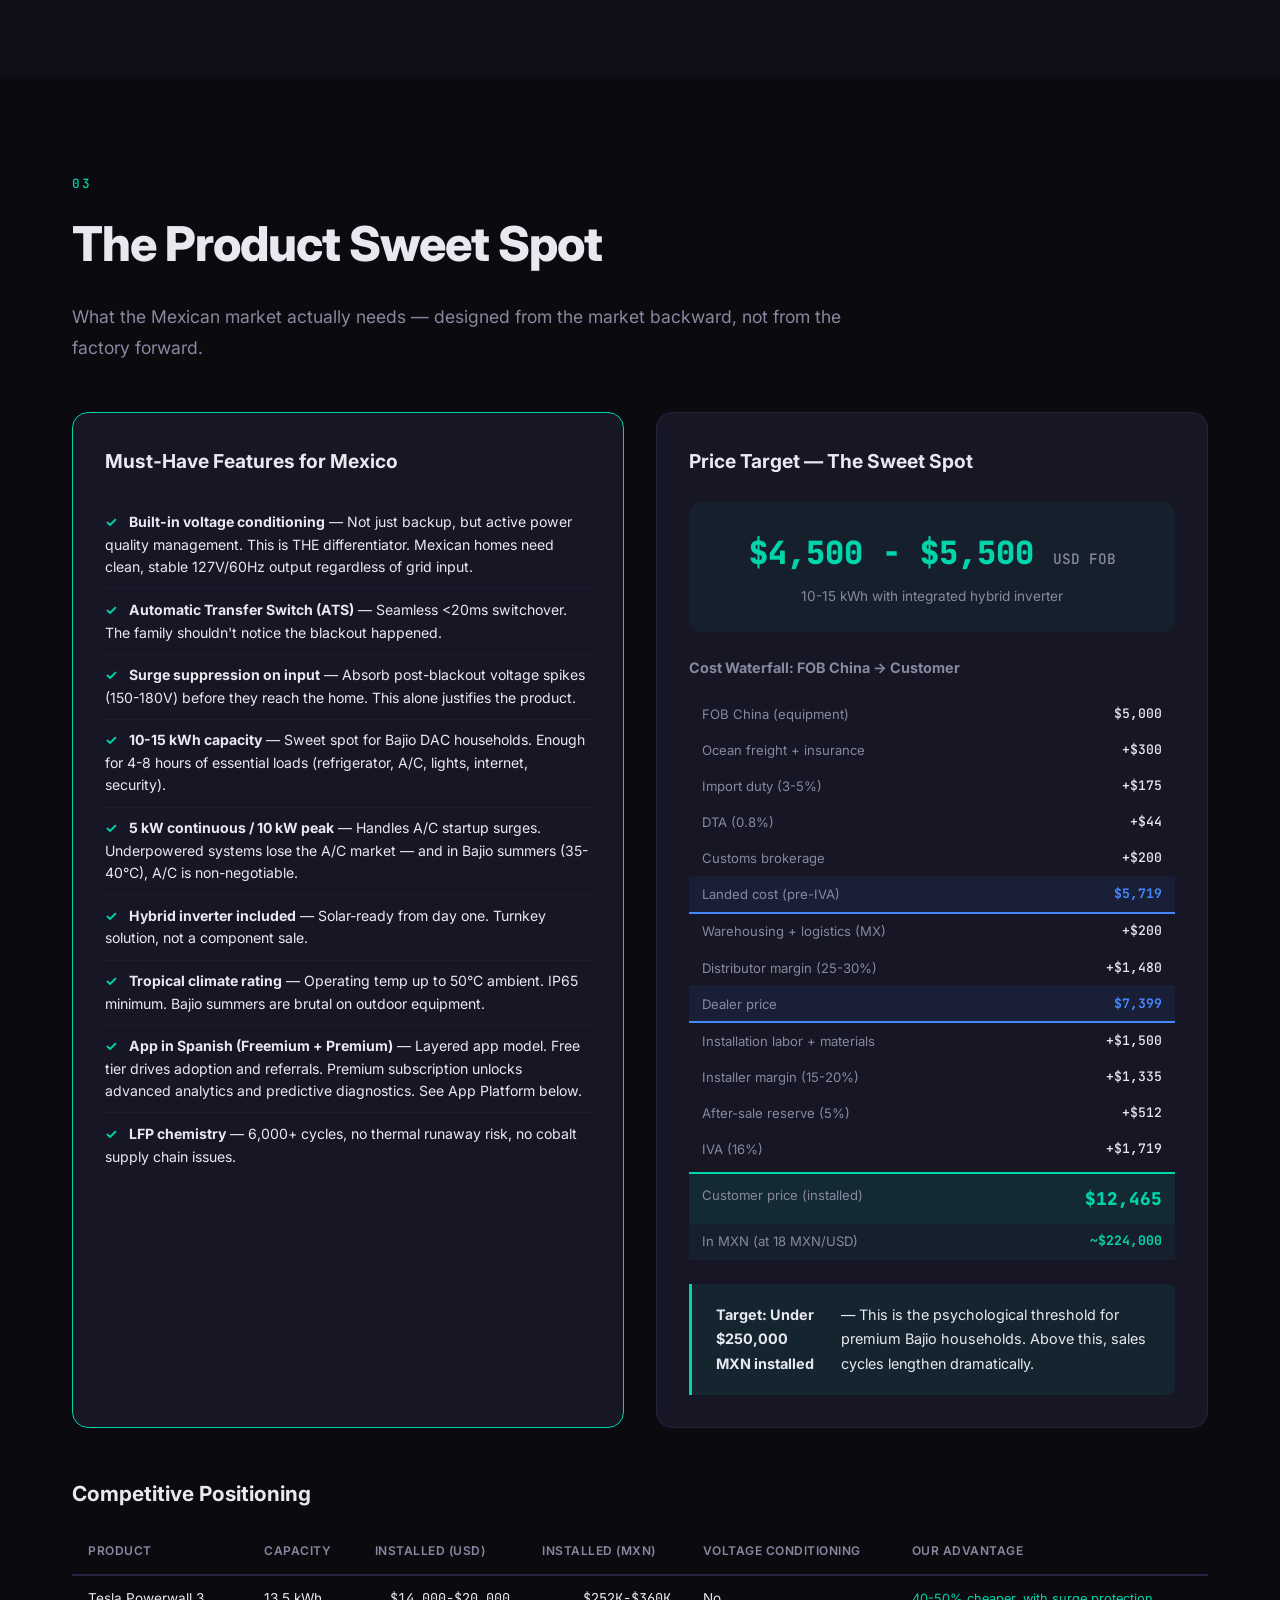
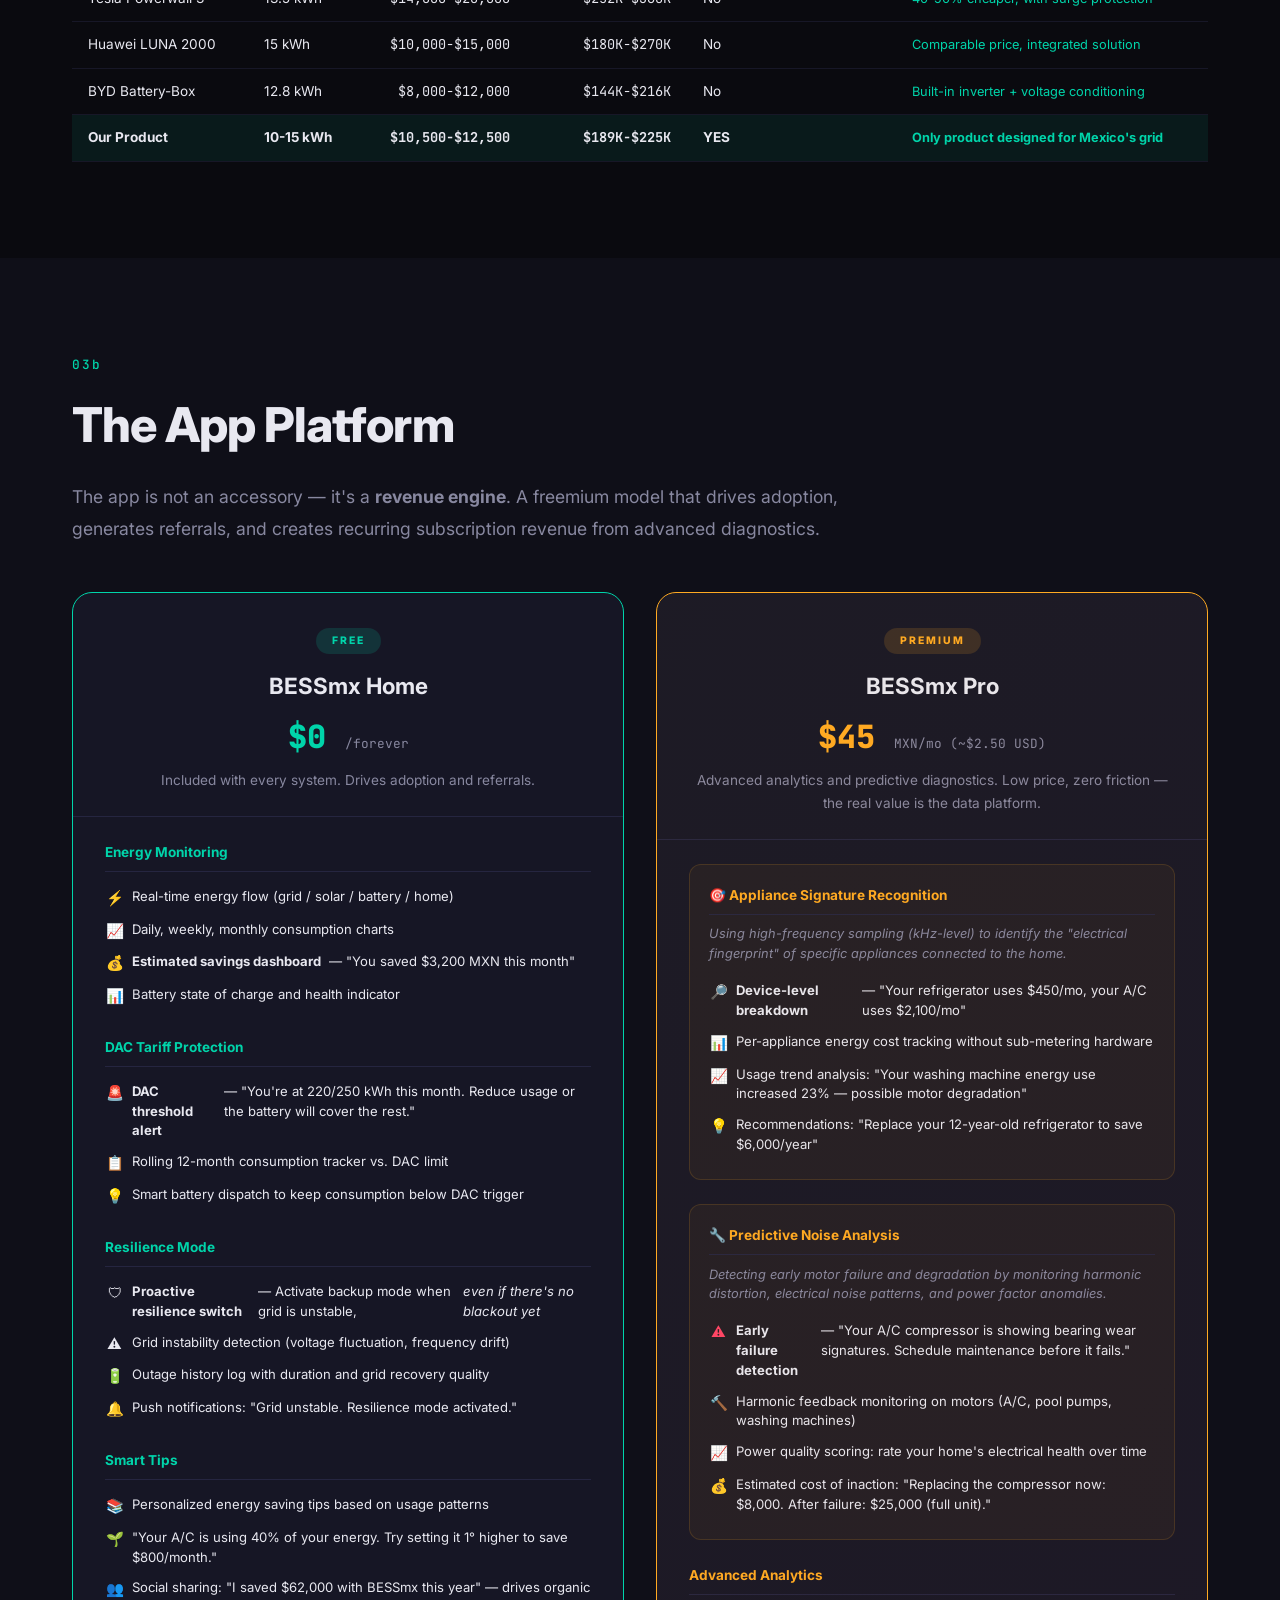
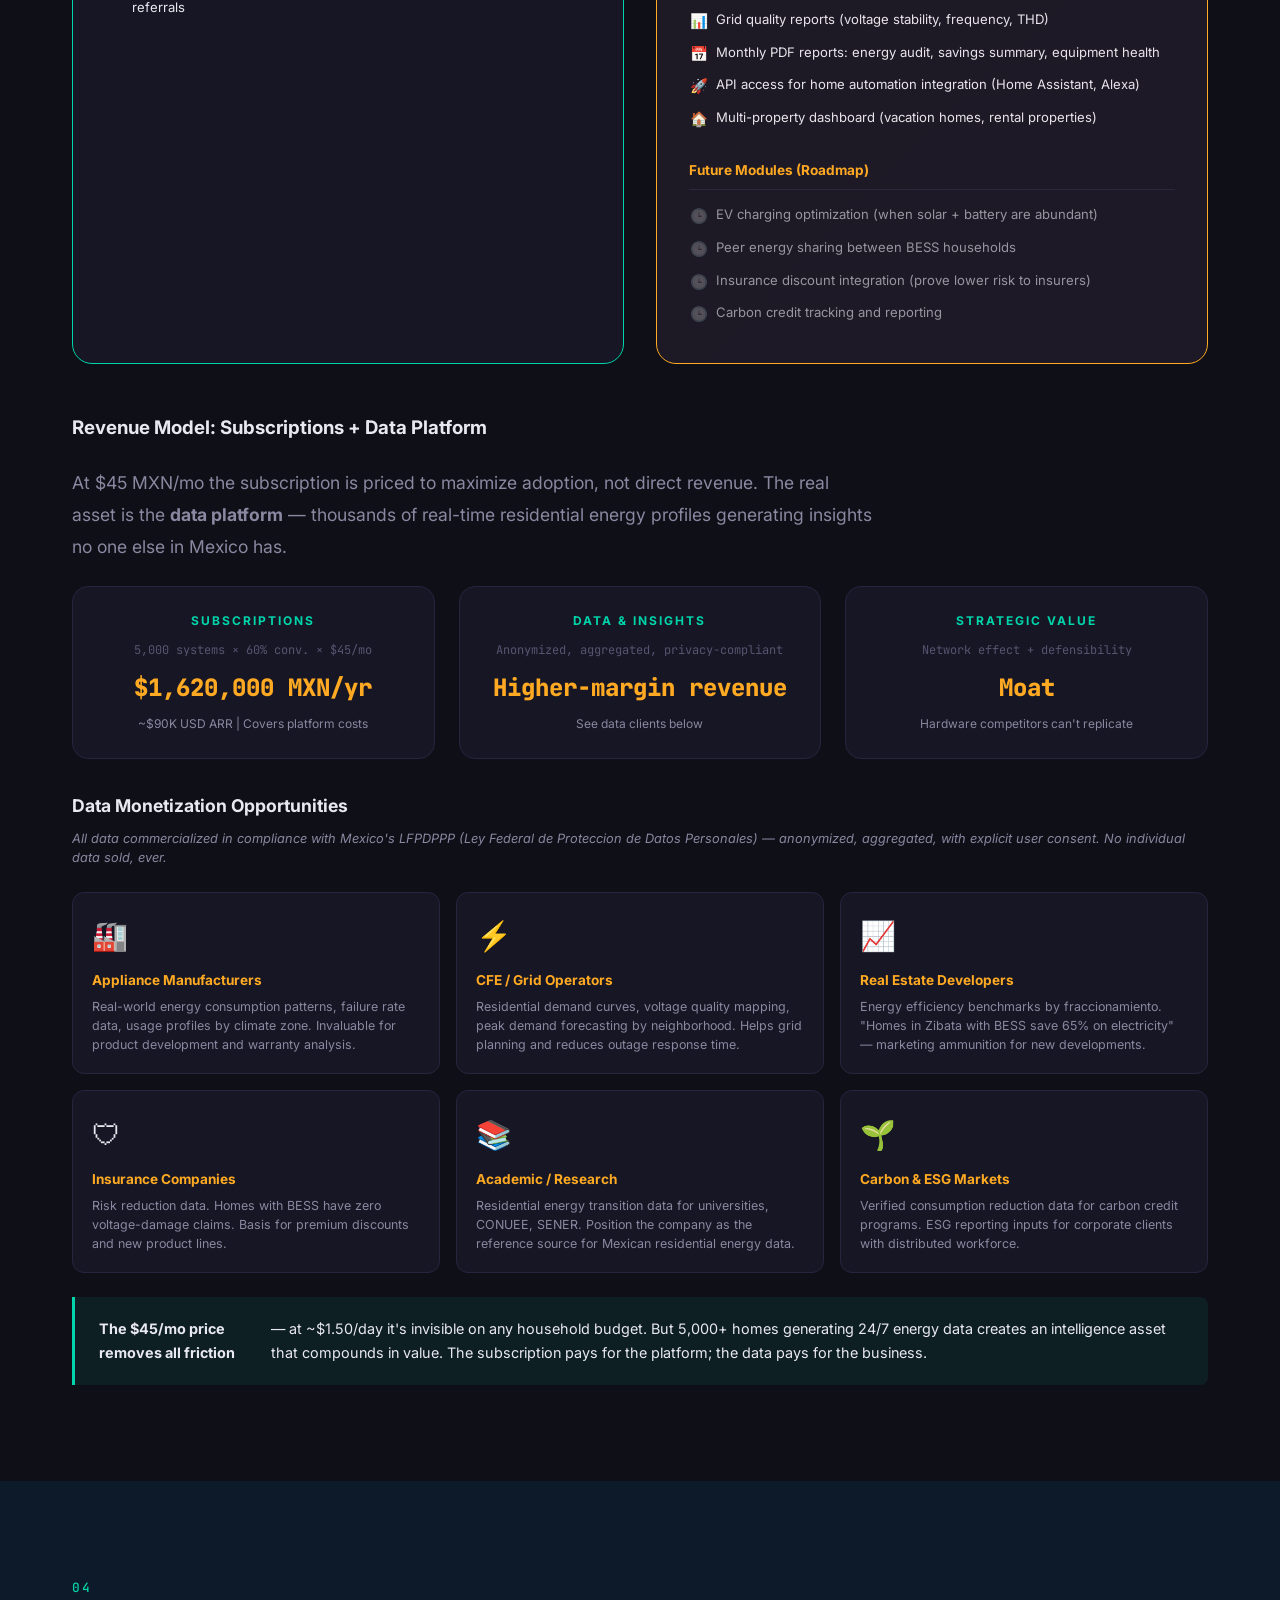
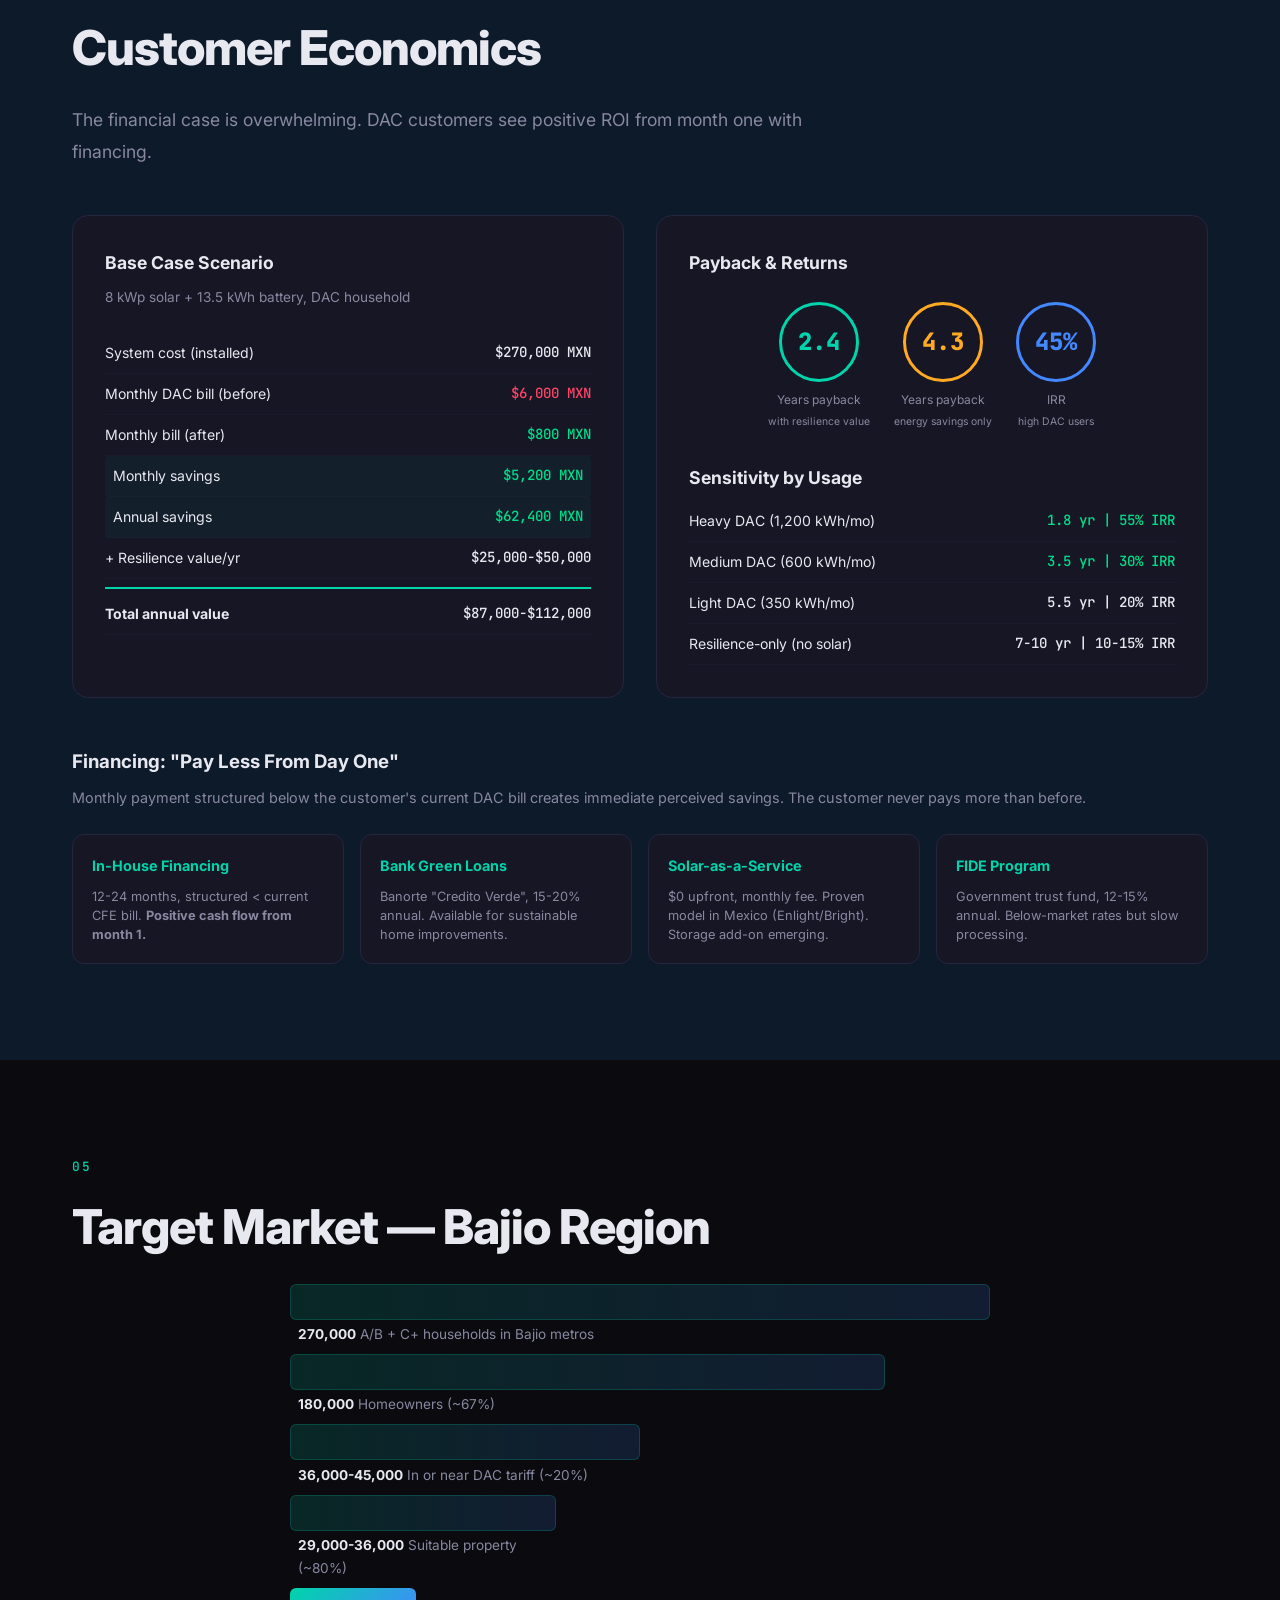
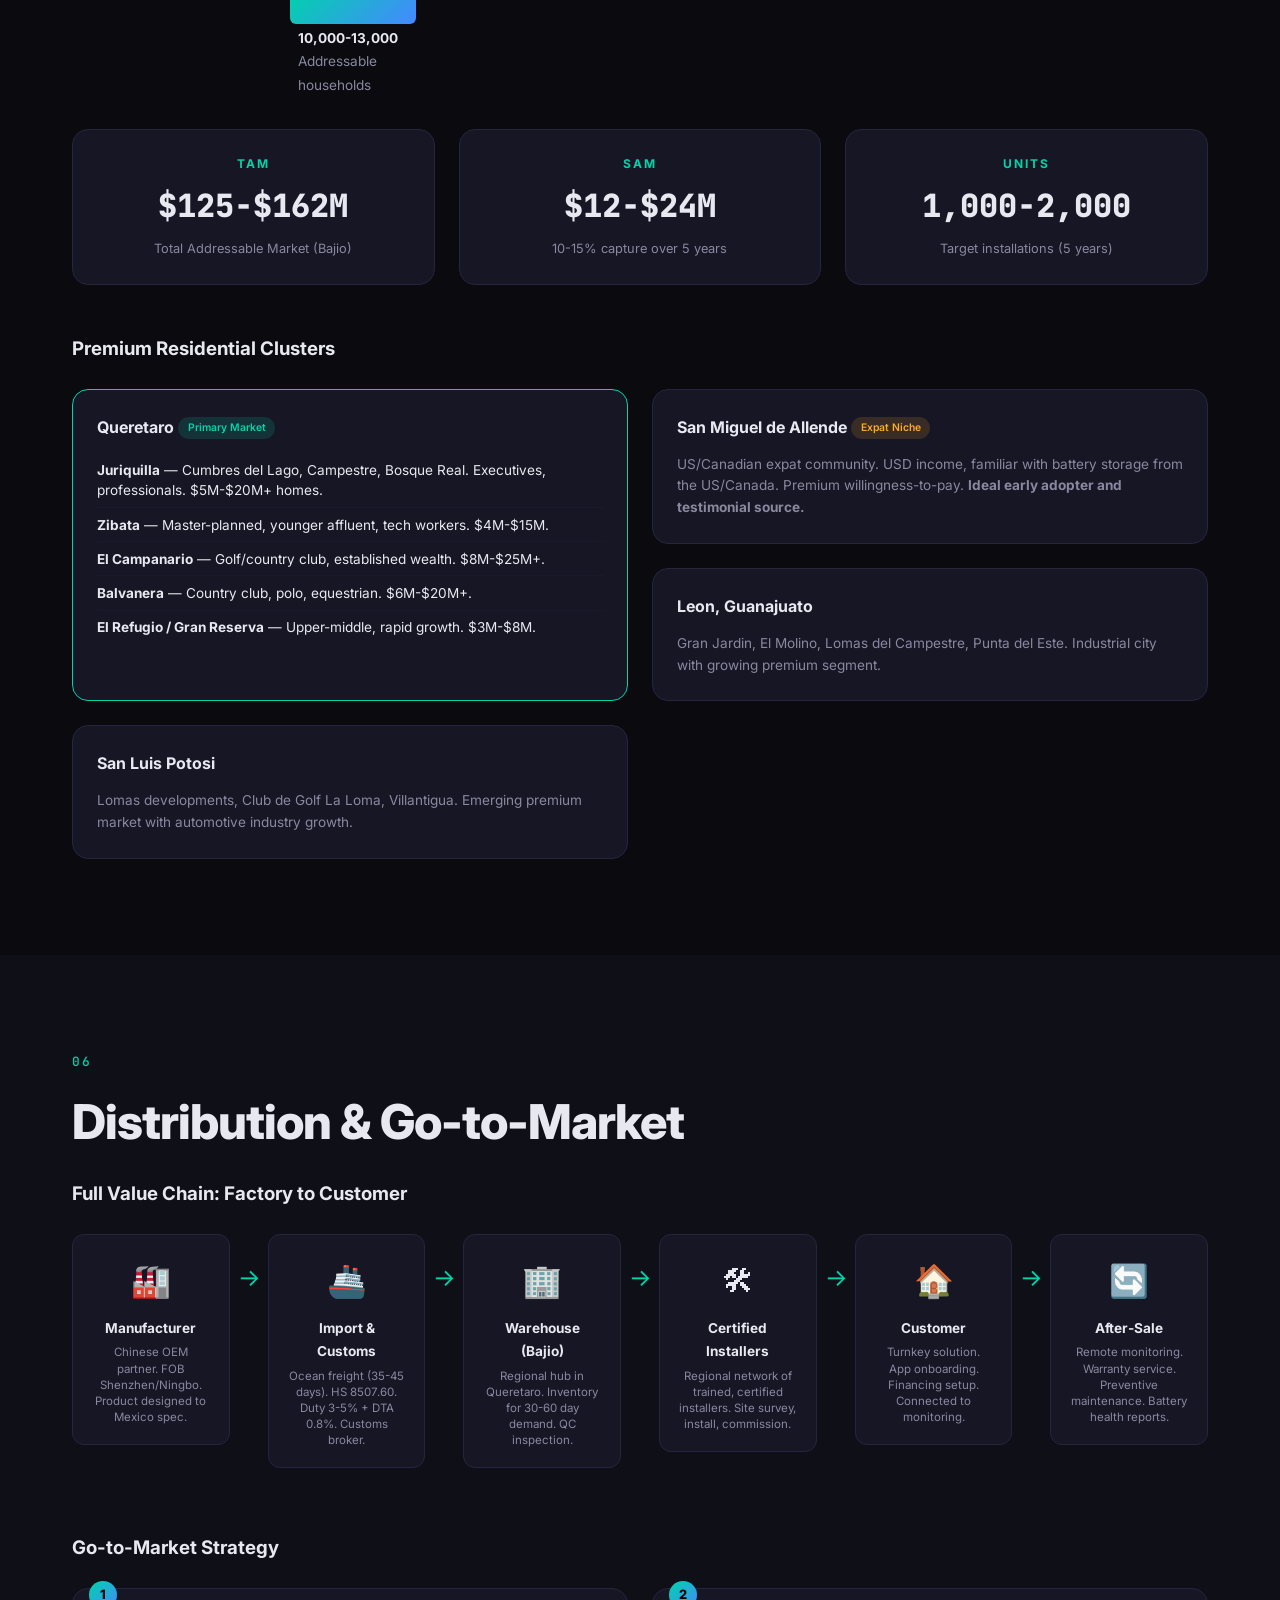
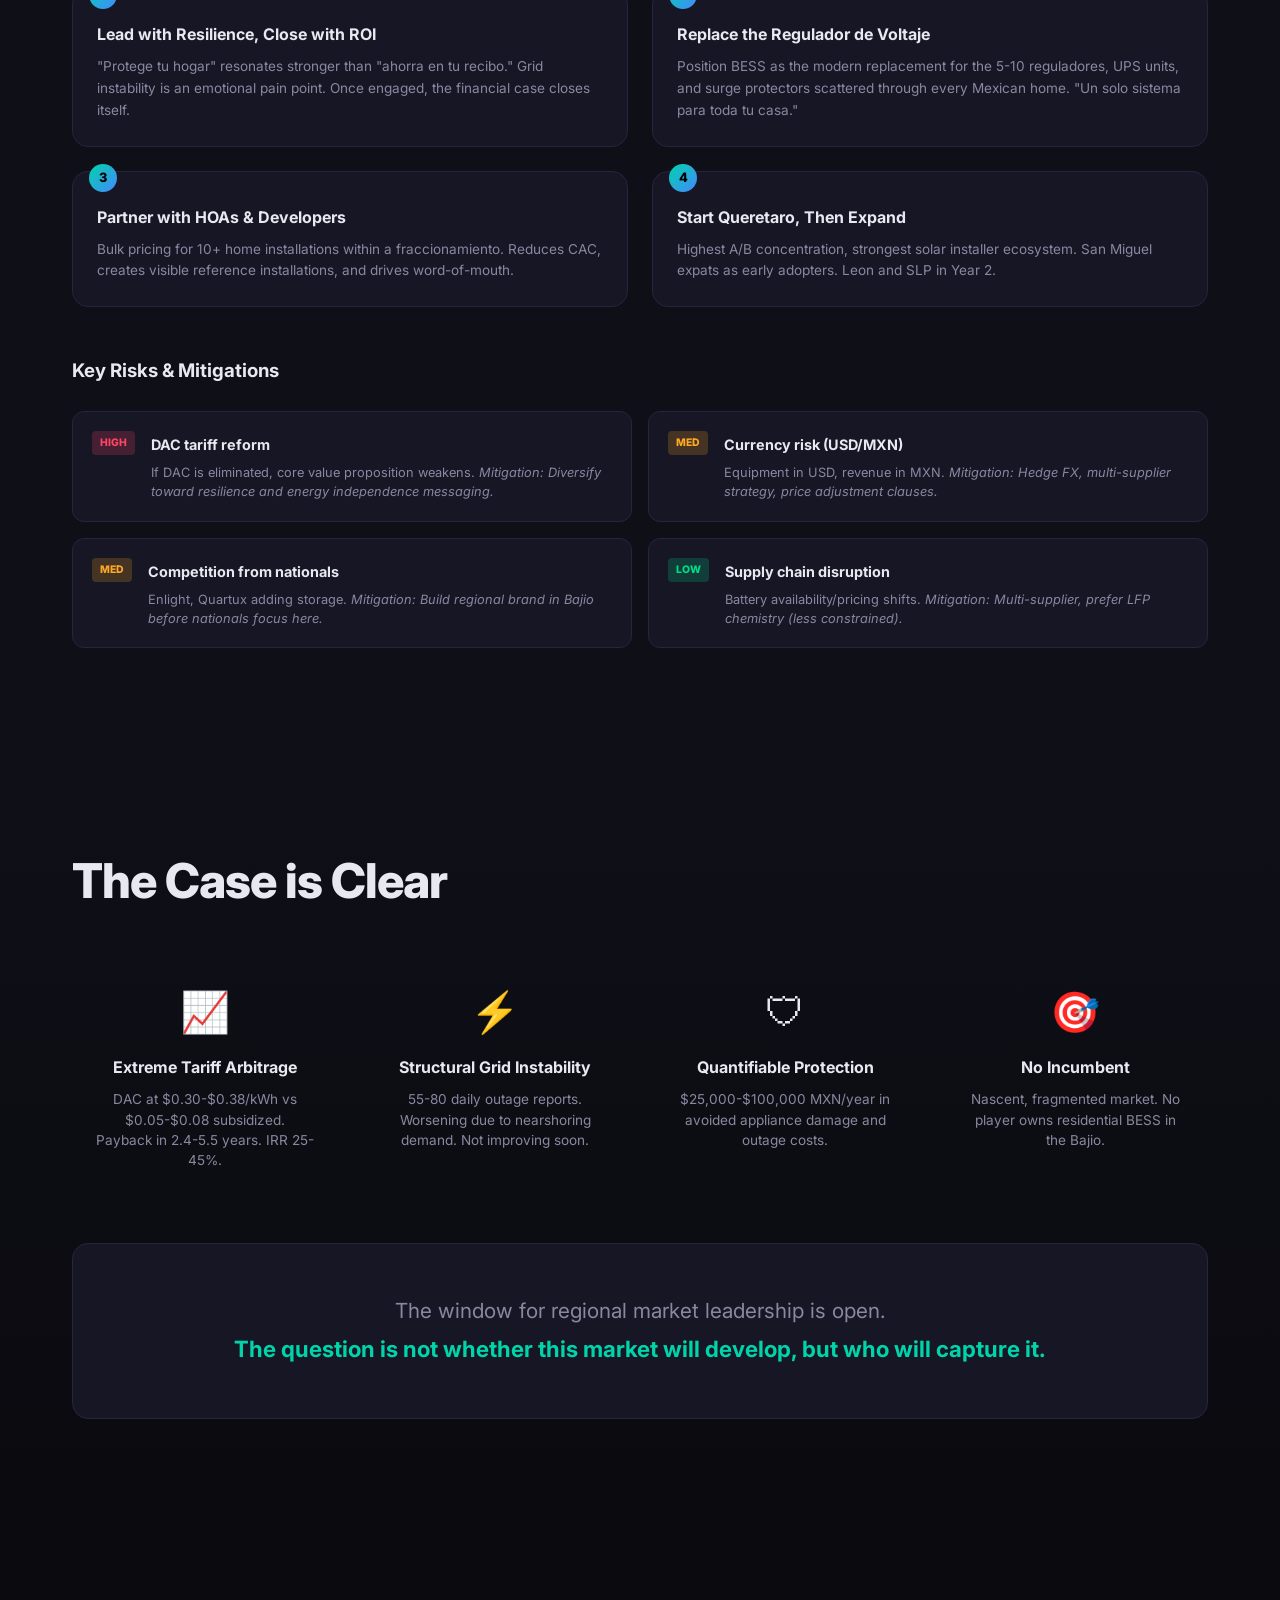
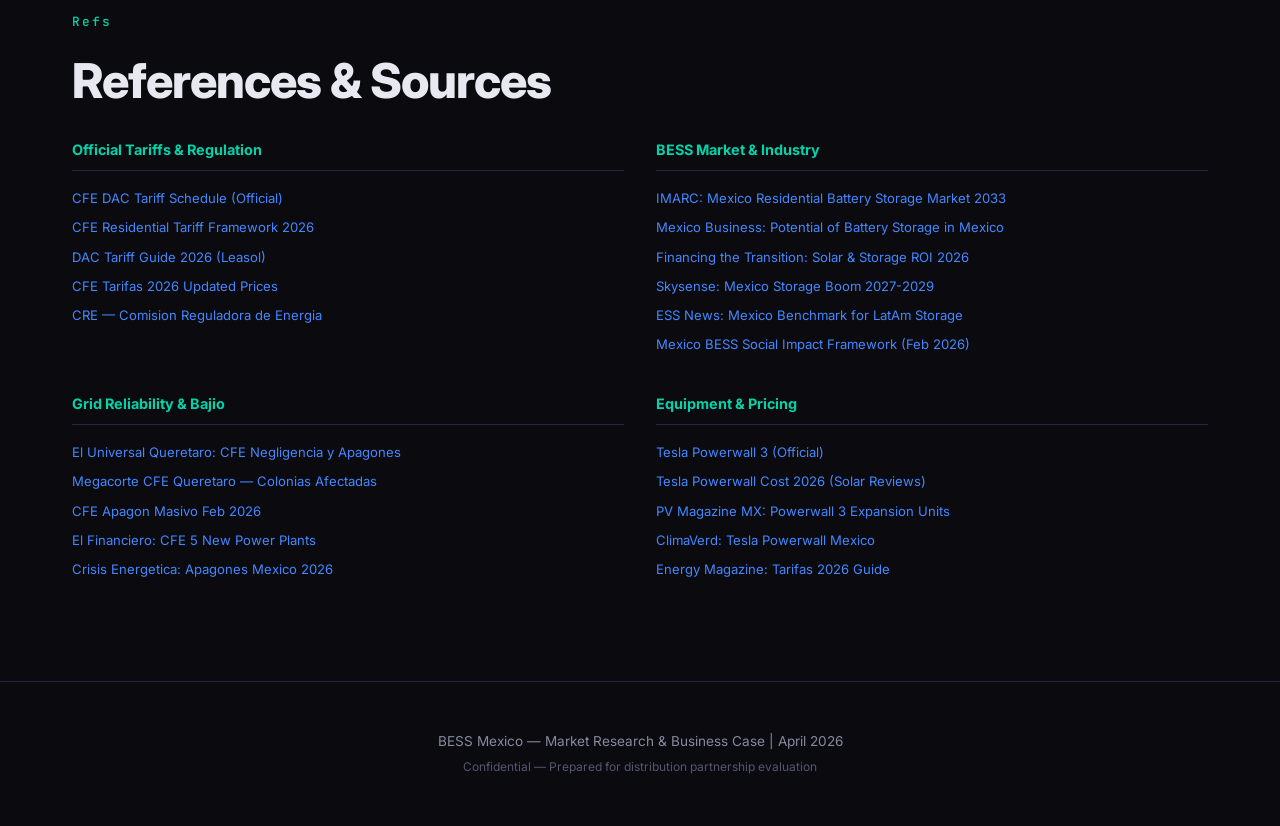
==== commit c82bdb85: "Reprice subscription to $45 MXN/mo, add data monetization platform Lowered premium tier from $199 to" ====
--- a/index.html
+++ b/index.html
@@ -331,8 +331,8 @@
                 <div class="tier-header">
                     <div class="tier-badge premium-badge">PREMIUM</div>
                     <h3>BESSmx Pro</h3>
-                    <p class="tier-price">$199 <span>MXN/mo (~$11 USD)</span></p>
-                    <p class="tier-desc">Advanced analytics and predictive diagnostics. Recurring revenue stream.</p>
+                    <p class="tier-price">$45 <span>MXN/mo (~$2.50 USD)</span></p>
+                    <p class="tier-desc">Advanced analytics and predictive diagnostics. Low price, zero friction &mdash; the real value is the data platform.</p>
                 </div>
                 <div class="tier-features">
                     <div class="tier-feature-group highlight-group">
@@ -378,29 +378,68 @@
         </div>
 
         <div class="app-revenue">
-            <h3>Subscription Revenue Model</h3>
+            <h3>Revenue Model: Subscriptions + Data Platform</h3>
+            <p class="section-intro" style="margin-bottom:1.5rem">At $45 MXN/mo the subscription is priced to maximize adoption, not direct revenue. The real asset is the <strong>data platform</strong> &mdash; thousands of real-time residential energy profiles generating insights no one else in Mexico has.</p>
             <div class="rev-grid">
                 <div class="rev-card">
-                    <div class="rev-label">Year 1</div>
-                    <div class="rev-calc">500 systems &times; 30% conversion &times; $199/mo</div>
-                    <div class="rev-value">$358,200 MXN/yr</div>
-                    <div class="rev-note">~$19,900 USD ARR</div>
+                    <div class="rev-label">Subscriptions</div>
+                    <div class="rev-calc">5,000 systems &times; 60% conv. &times; $45/mo</div>
+                    <div class="rev-value">$1,620,000 MXN/yr</div>
+                    <div class="rev-note">~$90K USD ARR | Covers platform costs</div>
                 </div>
                 <div class="rev-card">
-                    <div class="rev-label">Year 3</div>
-                    <div class="rev-calc">2,000 systems &times; 40% conversion &times; $199/mo</div>
-                    <div class="rev-value">$1,910,400 MXN/yr</div>
-                    <div class="rev-note">~$106,000 USD ARR</div>
+                    <div class="rev-label">Data &amp; Insights</div>
+                    <div class="rev-calc">Anonymized, aggregated, privacy-compliant</div>
+                    <div class="rev-value">Higher-margin revenue</div>
+                    <div class="rev-note">See data clients below</div>
                 </div>
                 <div class="rev-card">
-                    <div class="rev-label">Year 5</div>
-                    <div class="rev-calc">5,000 systems &times; 45% conversion &times; $199/mo</div>
-                    <div class="rev-value">$5,373,000 MXN/yr</div>
-                    <div class="rev-note">~$298,500 USD ARR</div>
-                </div>
-            </div>
+                    <div class="rev-label">Strategic Value</div>
+                    <div class="rev-calc">Network effect + defensibility</div>
+                    <div class="rev-value">Moat</div>
+                    <div class="rev-note">Hardware competitors can't replicate</div>
+                </div>
+            </div>
+
+            <div class="data-platform">
+                <h4>Data Monetization Opportunities</h4>
+                <p class="group-desc">All data commercialized in compliance with Mexico's LFPDPPP (Ley Federal de Proteccion de Datos Personales) &mdash; anonymized, aggregated, with explicit user consent. No individual data sold, ever.</p>
+                <div class="data-clients">
+                    <div class="data-client">
+                        <div class="dc-icon">&#127981;</div>
+                        <h5>Appliance Manufacturers</h5>
+                        <p>Real-world energy consumption patterns, failure rate data, usage profiles by climate zone. Invaluable for product development and warranty analysis.</p>
+                    </div>
+                    <div class="data-client">
+                        <div class="dc-icon">&#9889;</div>
+                        <h5>CFE / Grid Operators</h5>
+                        <p>Residential demand curves, voltage quality mapping, peak demand forecasting by neighborhood. Helps grid planning and reduces outage response time.</p>
+                    </div>
+                    <div class="data-client">
+                        <div class="dc-icon">&#128200;</div>
+                        <h5>Real Estate Developers</h5>
+                        <p>Energy efficiency benchmarks by fraccionamiento. "Homes in Zibata with BESS save 65% on electricity" &mdash; marketing ammunition for new developments.</p>
+                    </div>
+                    <div class="data-client">
+                        <div class="dc-icon">&#128737;</div>
+                        <h5>Insurance Companies</h5>
+                        <p>Risk reduction data. Homes with BESS have zero voltage-damage claims. Basis for premium discounts and new product lines.</p>
+                    </div>
+                    <div class="data-client">
+                        <div class="dc-icon">&#128218;</div>
+                        <h5>Academic / Research</h5>
+                        <p>Residential energy transition data for universities, CONUEE, SENER. Position the company as the reference source for Mexican residential energy data.</p>
+                    </div>
+                    <div class="data-client">
+                        <div class="dc-icon">&#127793;</div>
+                        <h5>Carbon &amp; ESG Markets</h5>
+                        <p>Verified consumption reduction data for carbon credit programs. ESG reporting inputs for corporate clients with distributed workforce.</p>
+                    </div>
+                </div>
+            </div>
+
             <div class="highlight-box compact">
-                <strong>Strategic value</strong>: The subscription creates a direct, recurring relationship with every homeowner. This data flywheel improves the product, enables new features, and makes the business defensible &mdash; hardware competitors can't replicate the intelligence layer.
+                <strong>The $45/mo price removes all friction</strong> &mdash; at ~$1.50/day it's invisible on any household budget. But 5,000+ homes generating 24/7 energy data creates an intelligence asset that compounds in value. The subscription pays for the platform; the data pays for the business.
             </div>
         </div>
     </div>
--- a/style.css
+++ b/style.css
@@ -542,6 +542,21 @@
 
 @media (max-width: 768px) { .rev-grid { grid-template-columns: 1fr; } }
 
+/* DATA PLATFORM */
+.data-platform { margin-top: 2rem; }
+.data-platform h4 { font-size: 1.1rem; margin-bottom: 0.5rem; }
+.data-platform > .group-desc { margin-bottom: 1.5rem; }
+.data-clients { display: grid; grid-template-columns: repeat(3, 1fr); gap: 1rem; margin-bottom: 1.5rem; }
+.data-client {
+    background: var(--bg-card); border: 1px solid var(--border);
+    border-radius: 12px; padding: 1.2rem;
+}
+.dc-icon { font-size: 1.8rem; margin-bottom: 0.5rem; }
+.data-client h5 { font-size: 0.85rem; margin-bottom: 0.4rem; color: var(--warning); }
+.data-client p { font-size: 0.78rem; color: var(--text-muted); line-height: 1.5; }
+
+@media (max-width: 768px) { .data-clients { grid-template-columns: 1fr; } }
+
 /* FOOTER */
 footer {
     padding: 3rem 0; border-top: 1px solid var(--border); text-align: center;
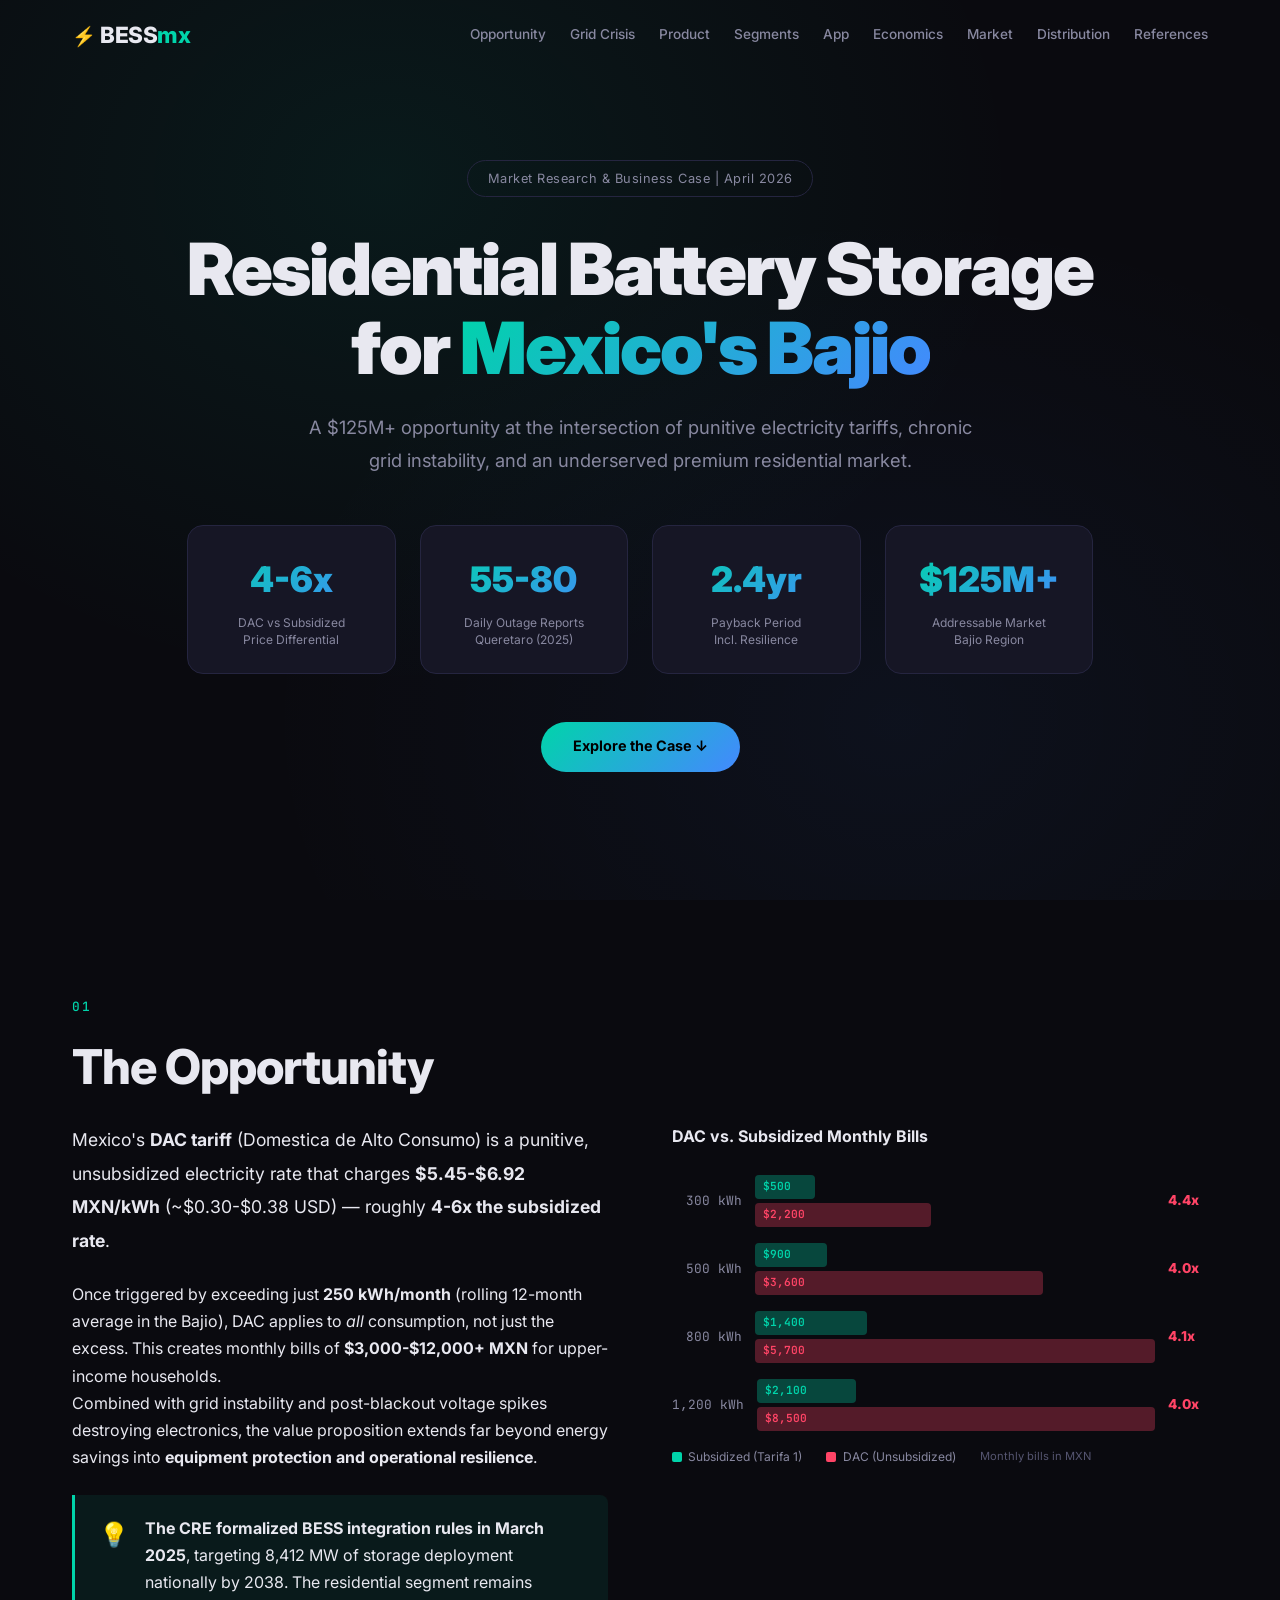
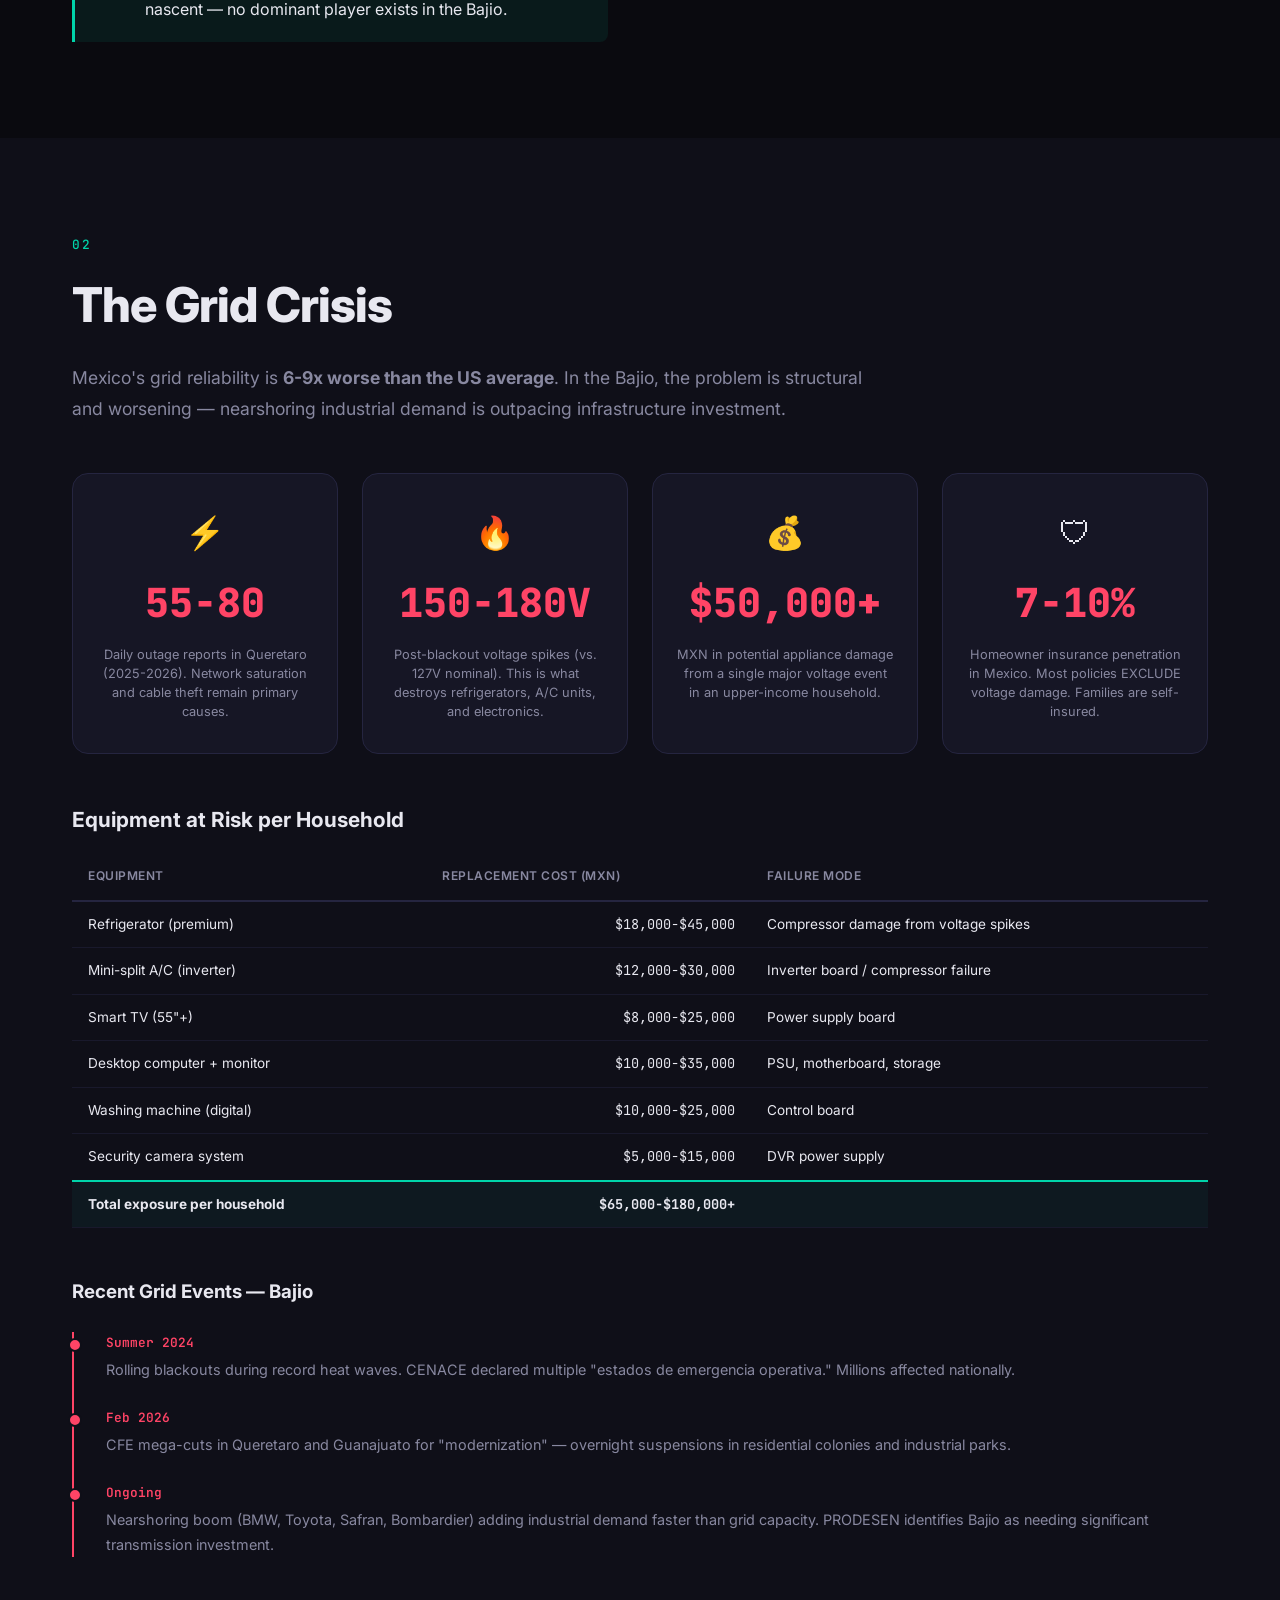
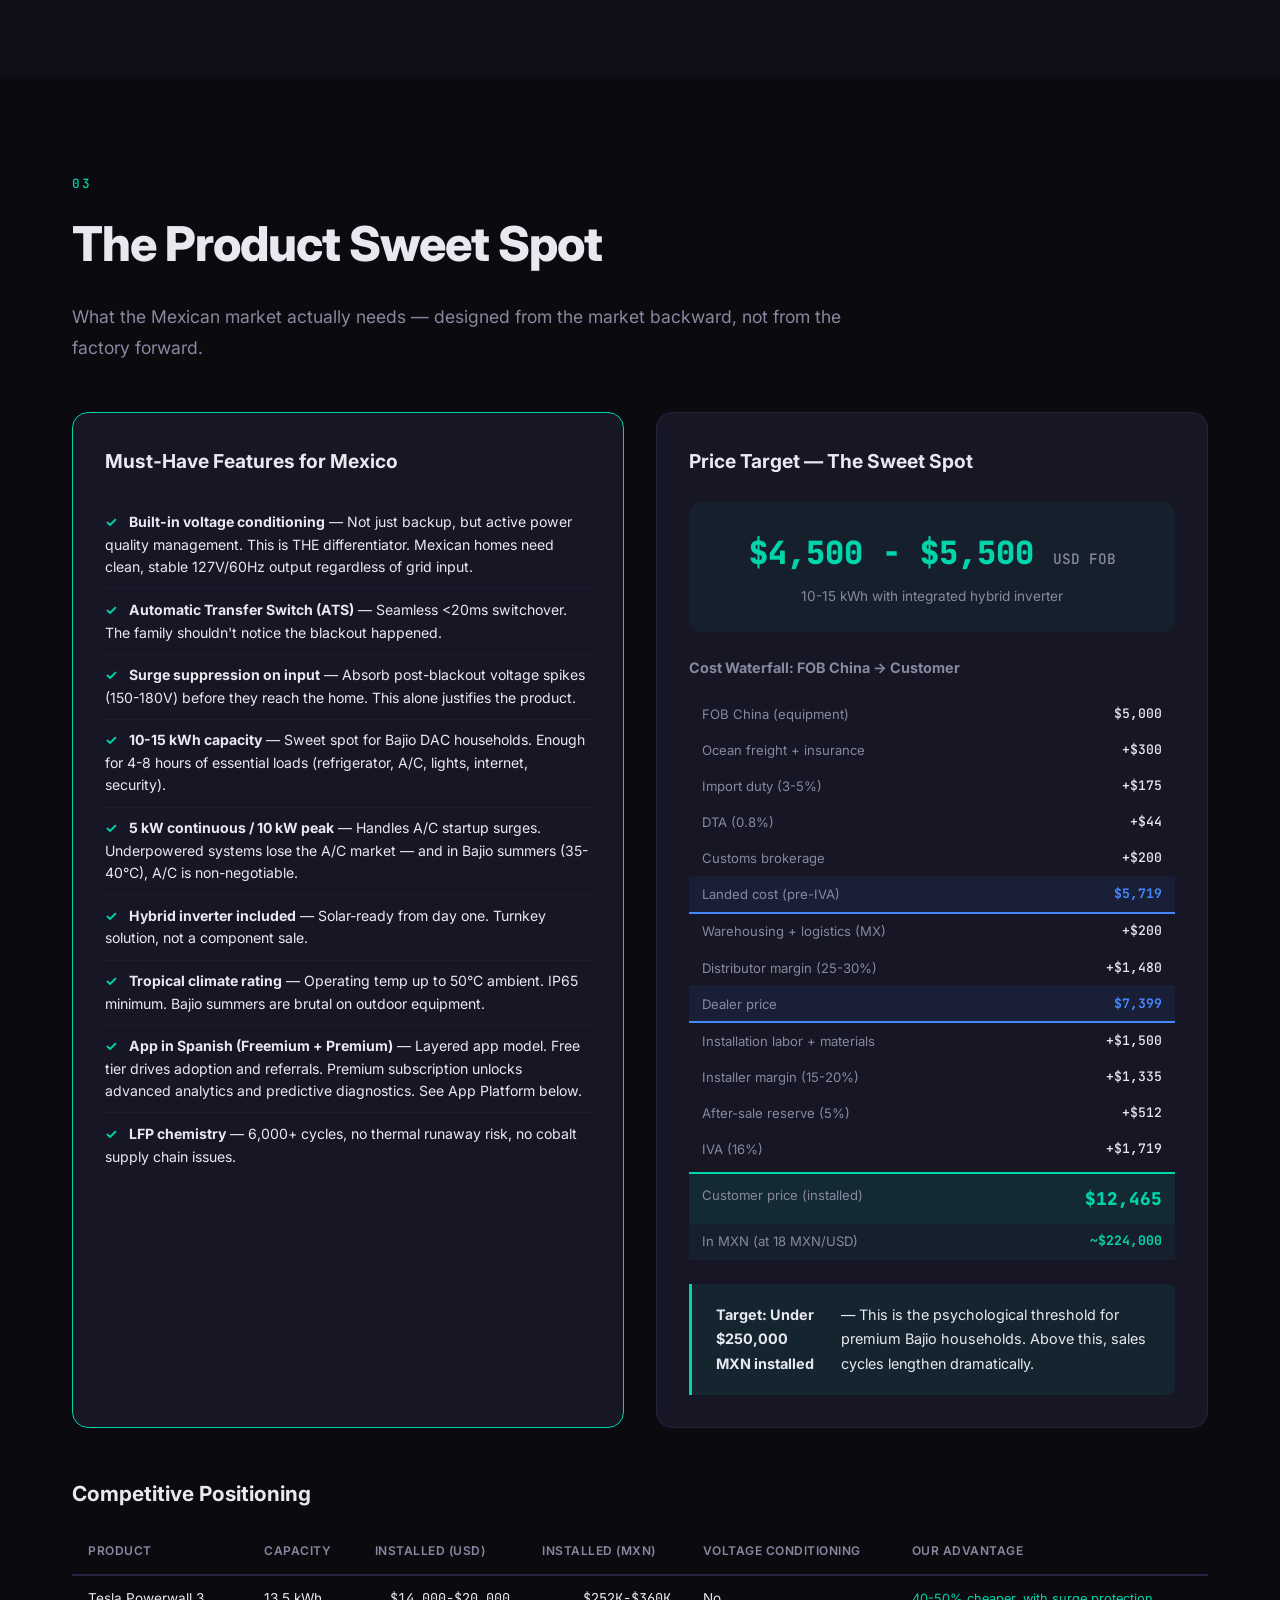
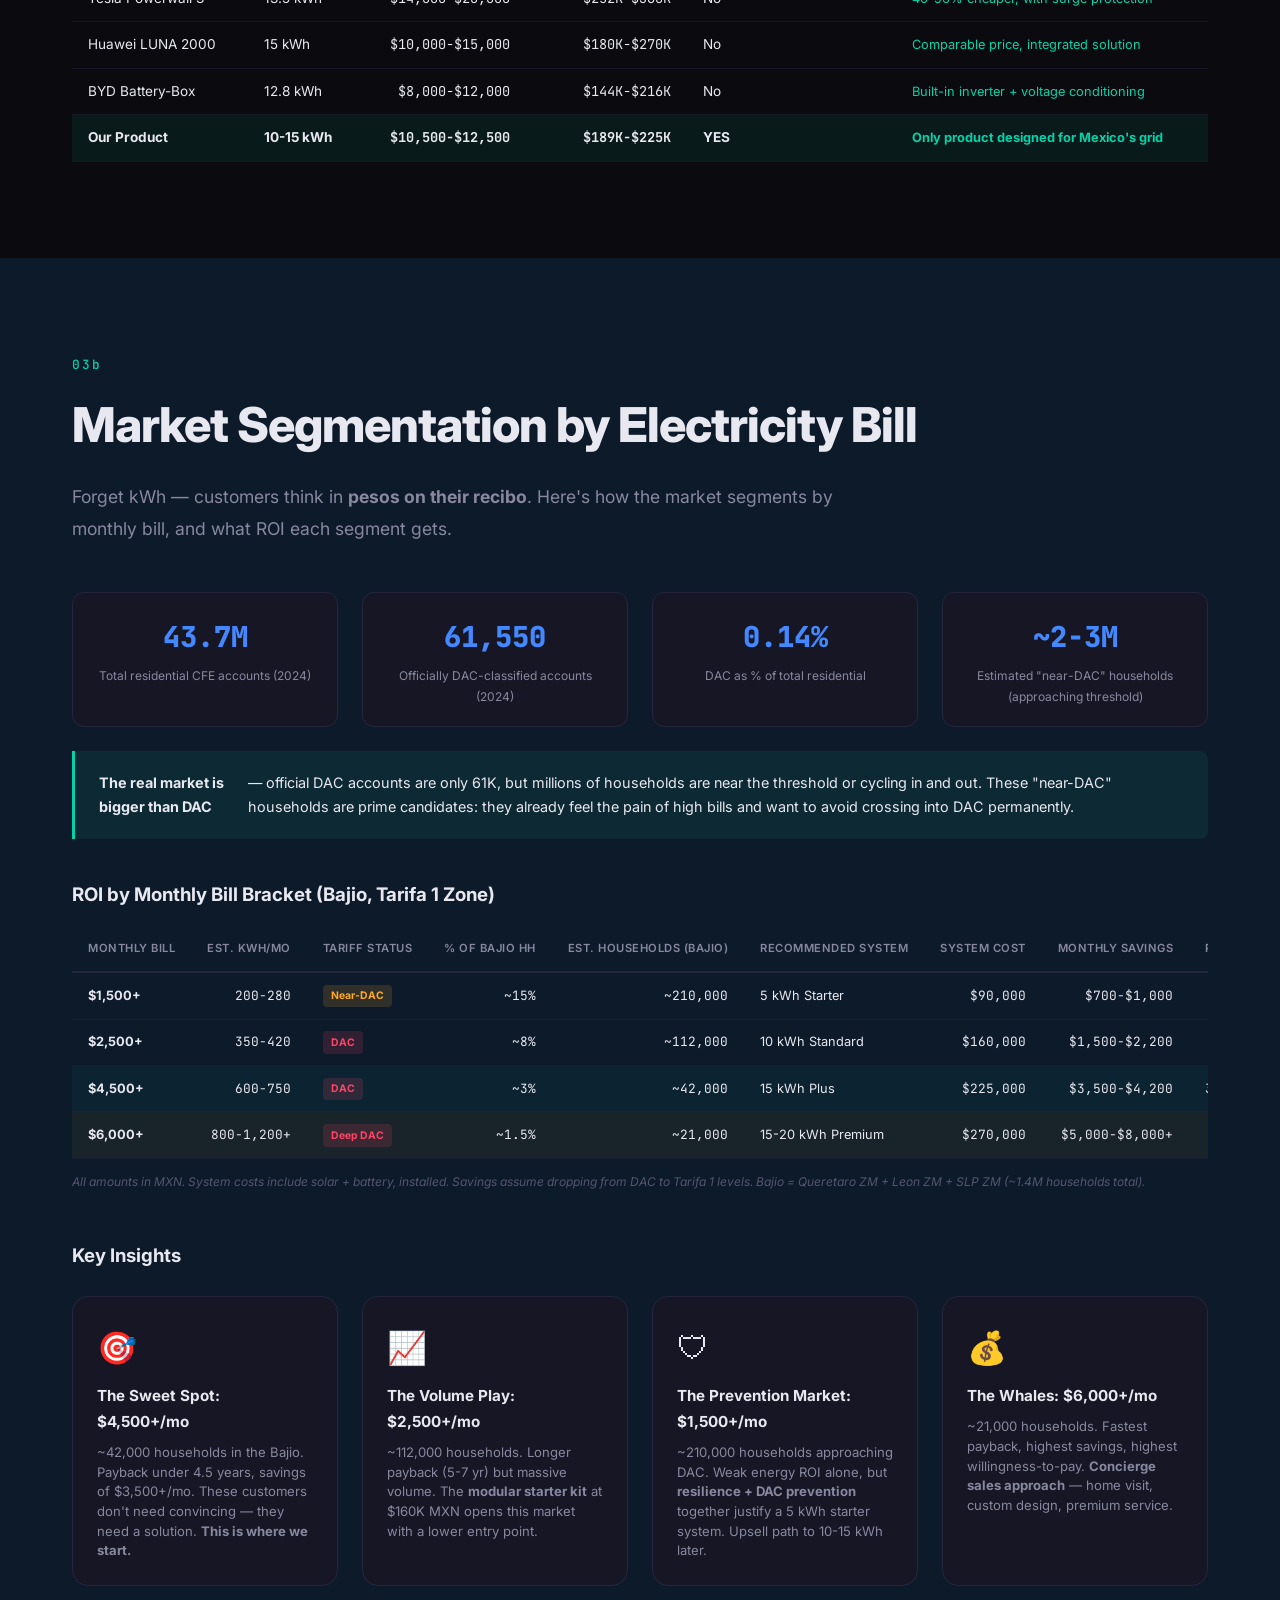
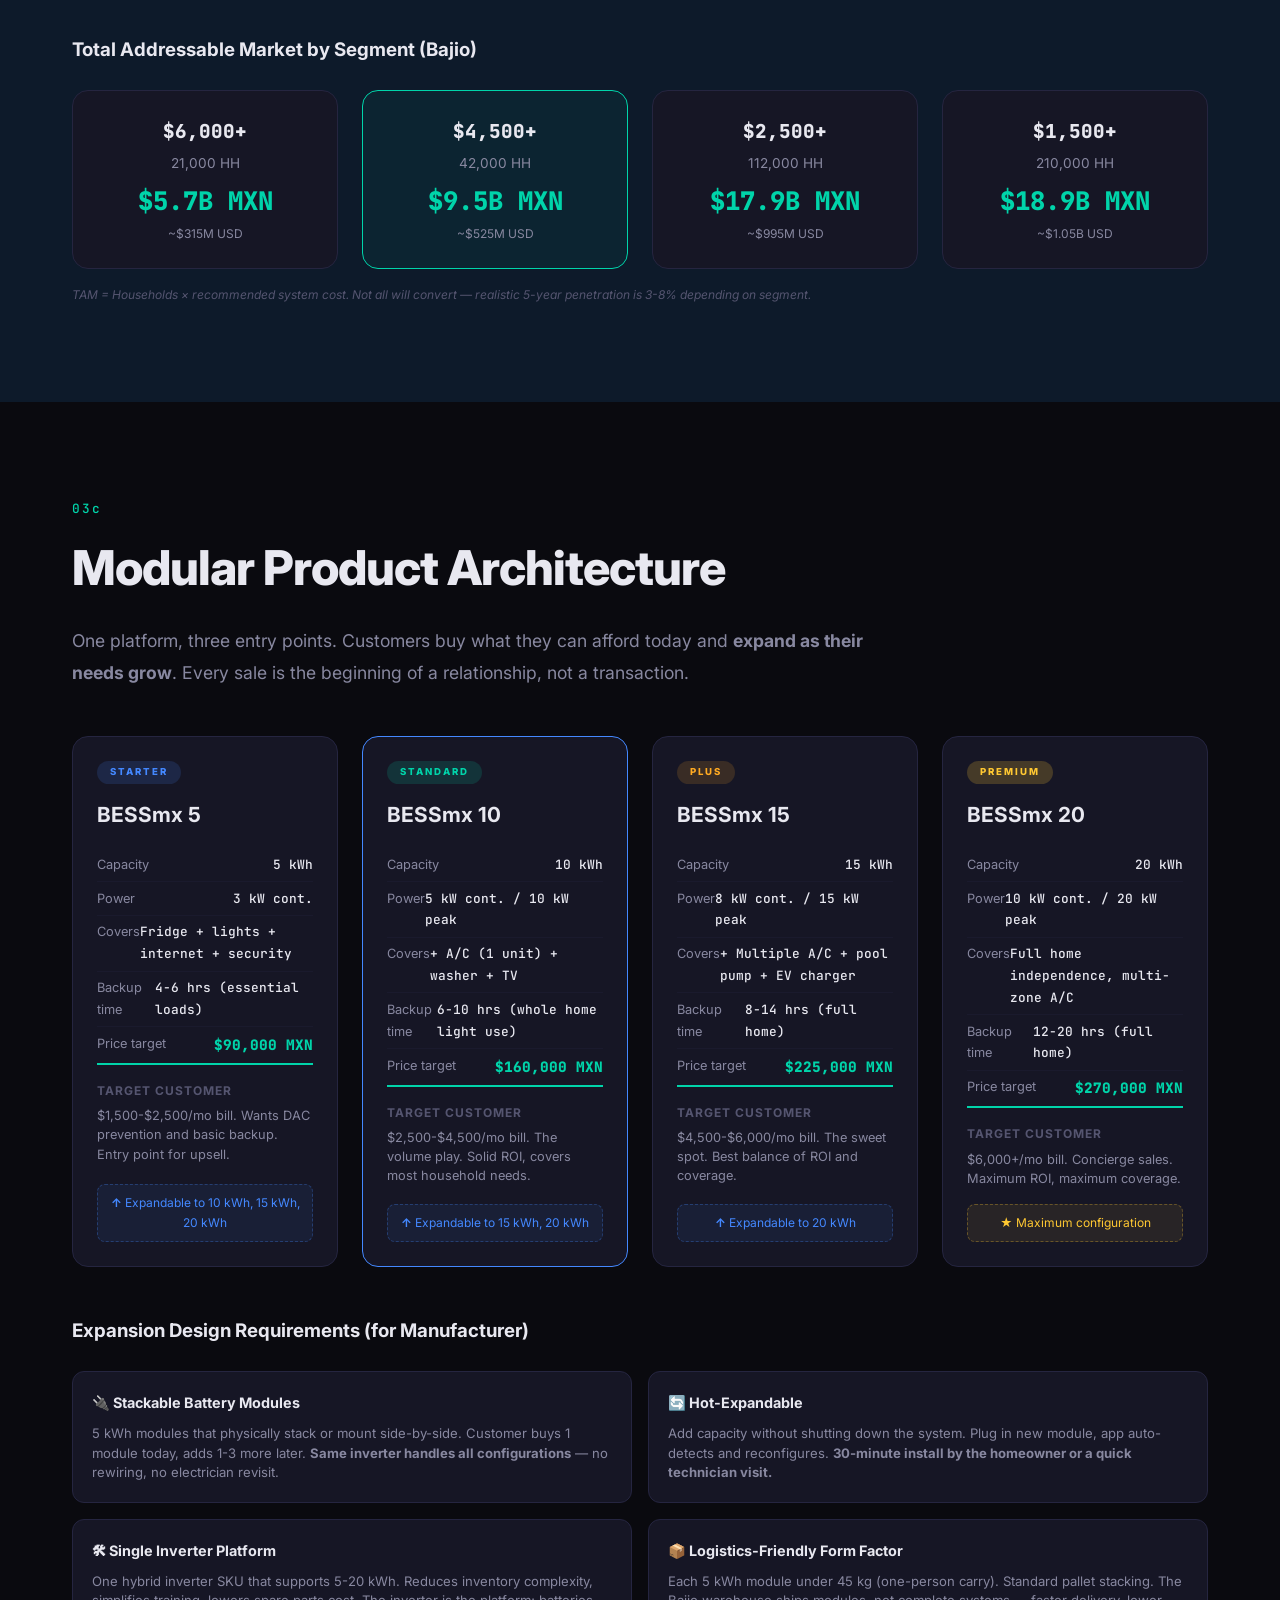
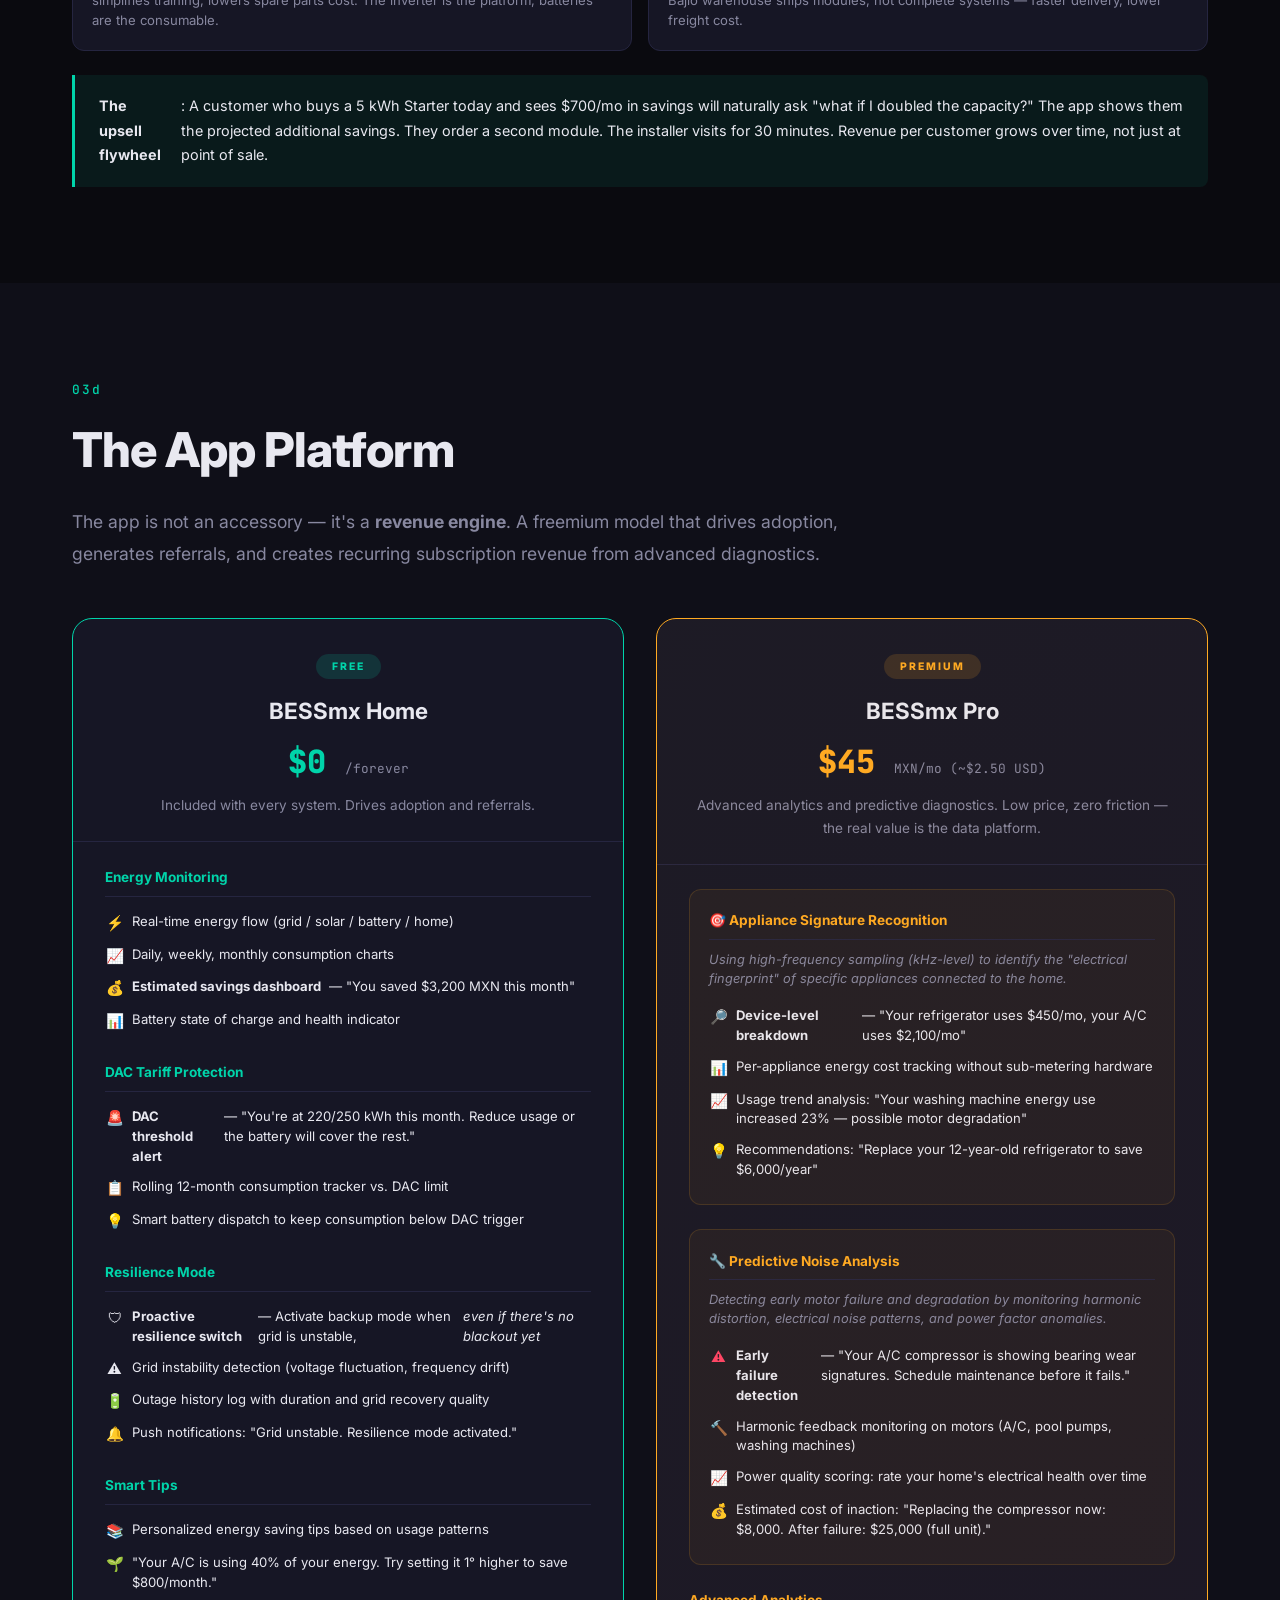
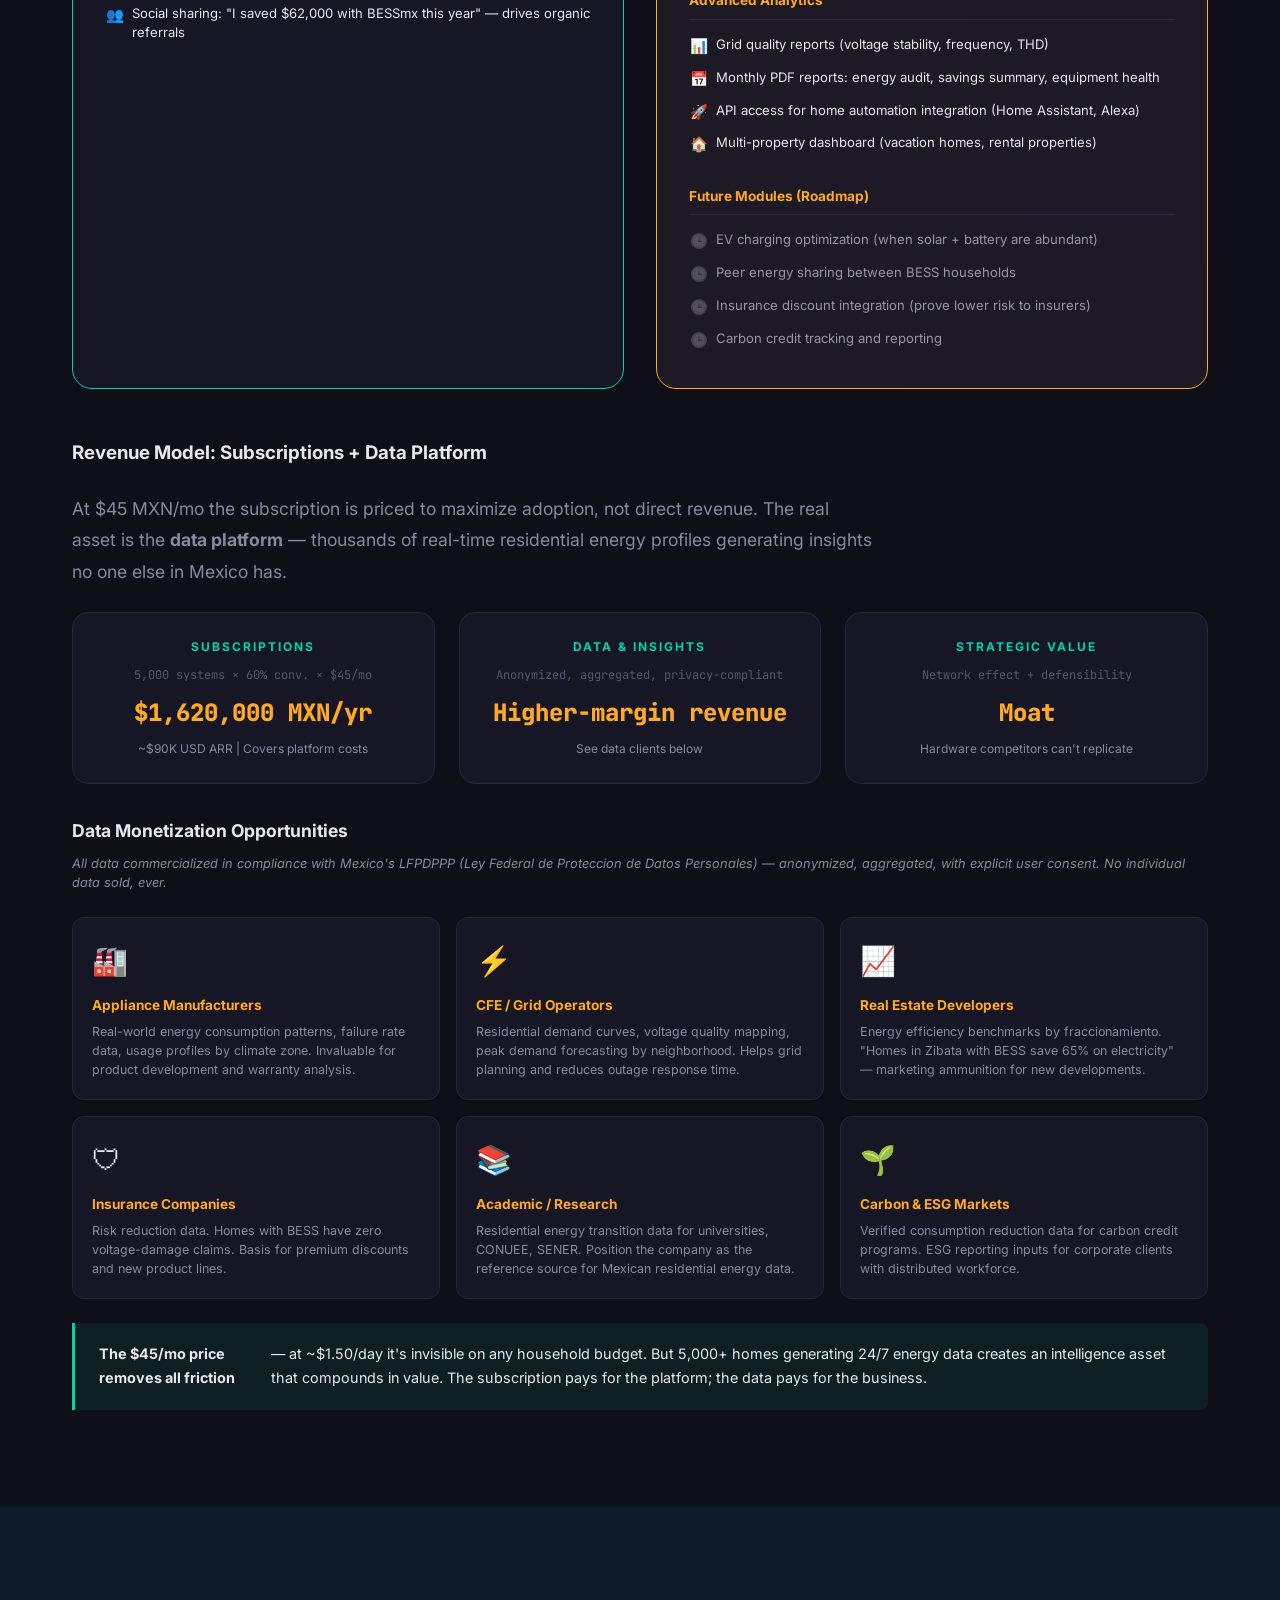
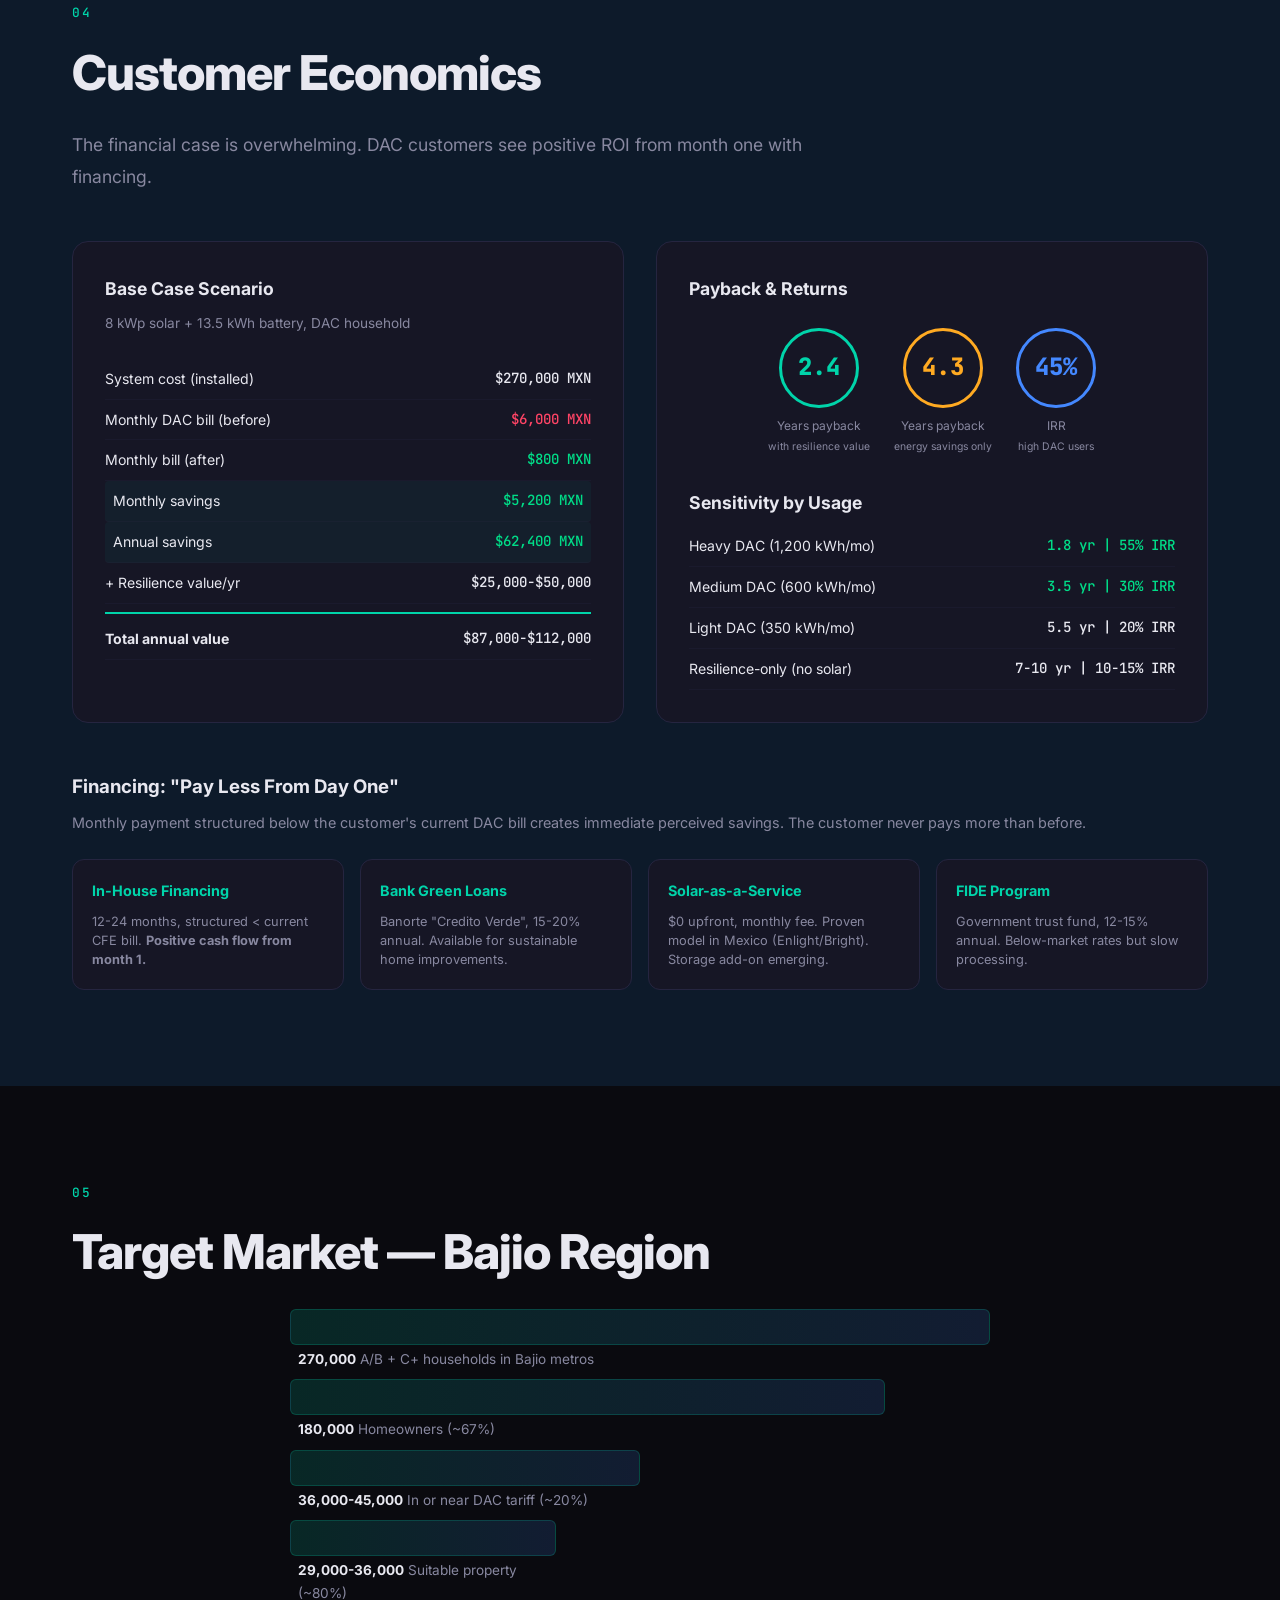
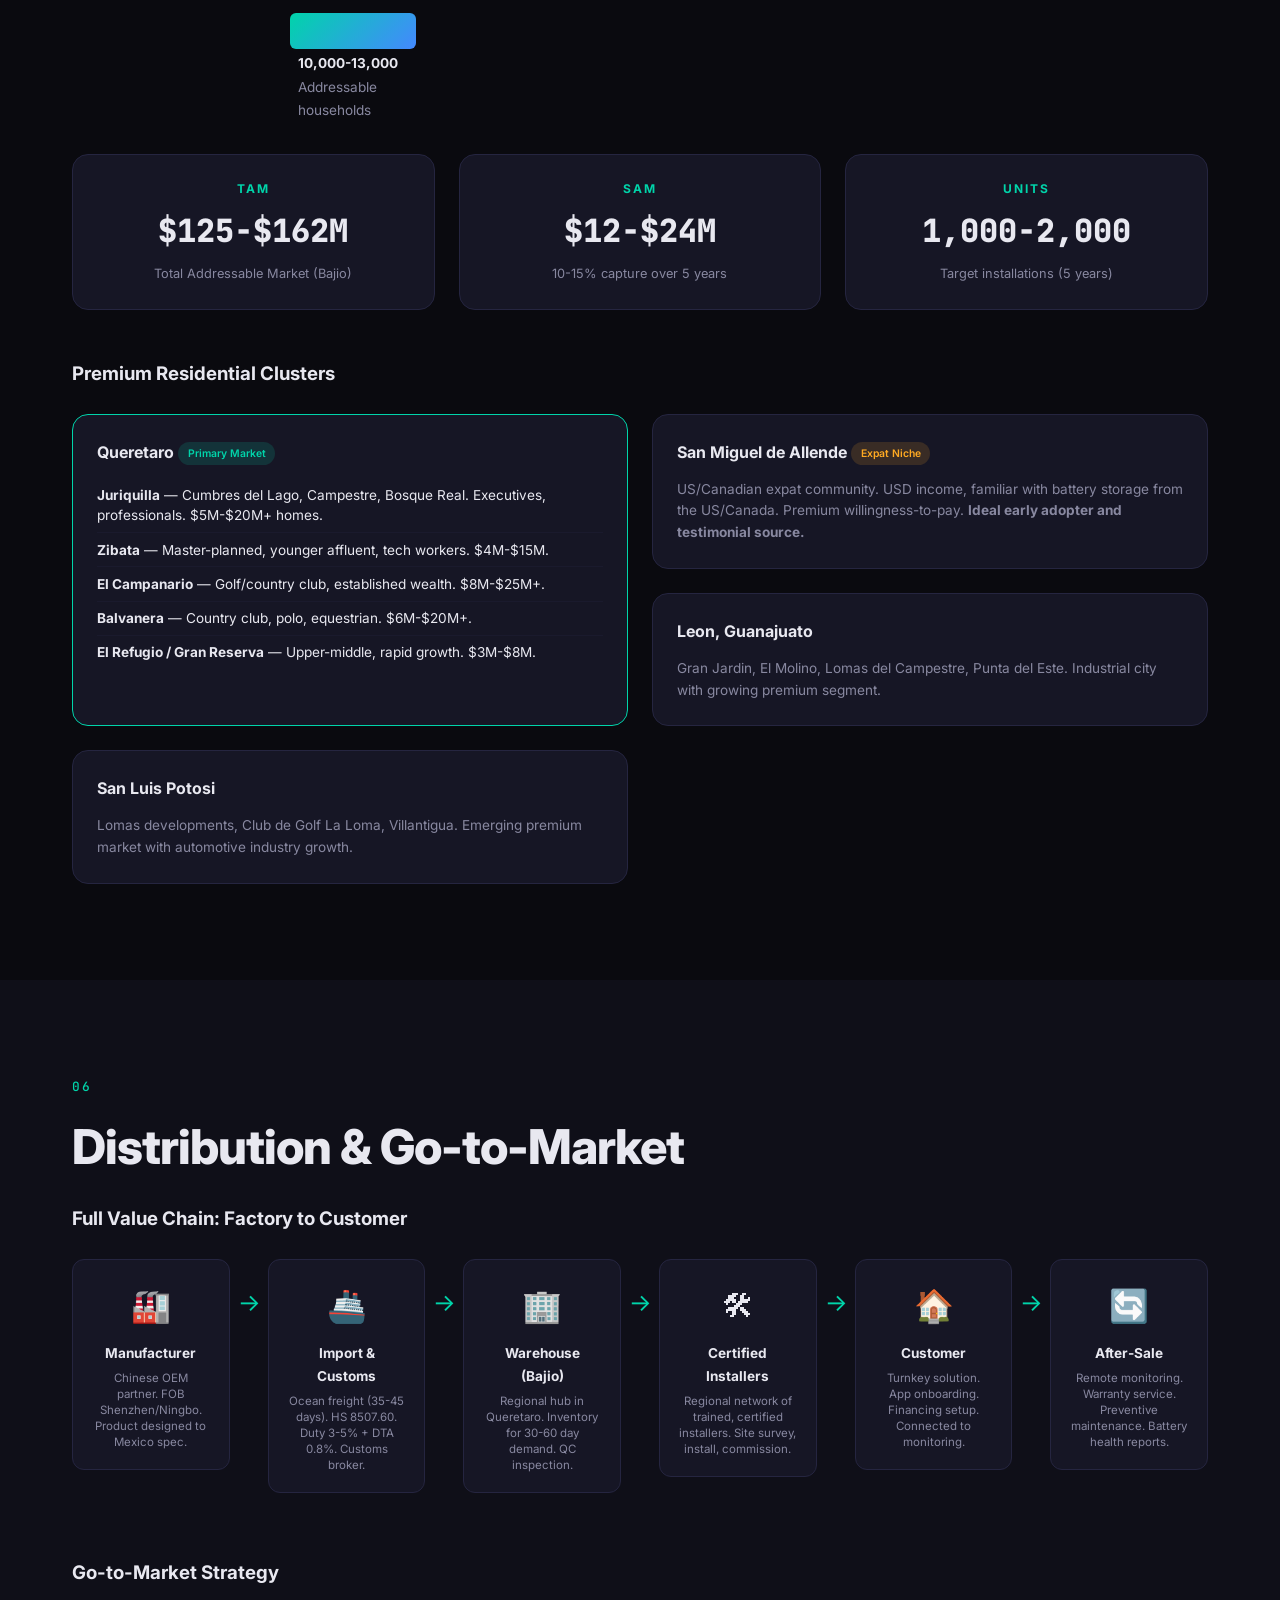
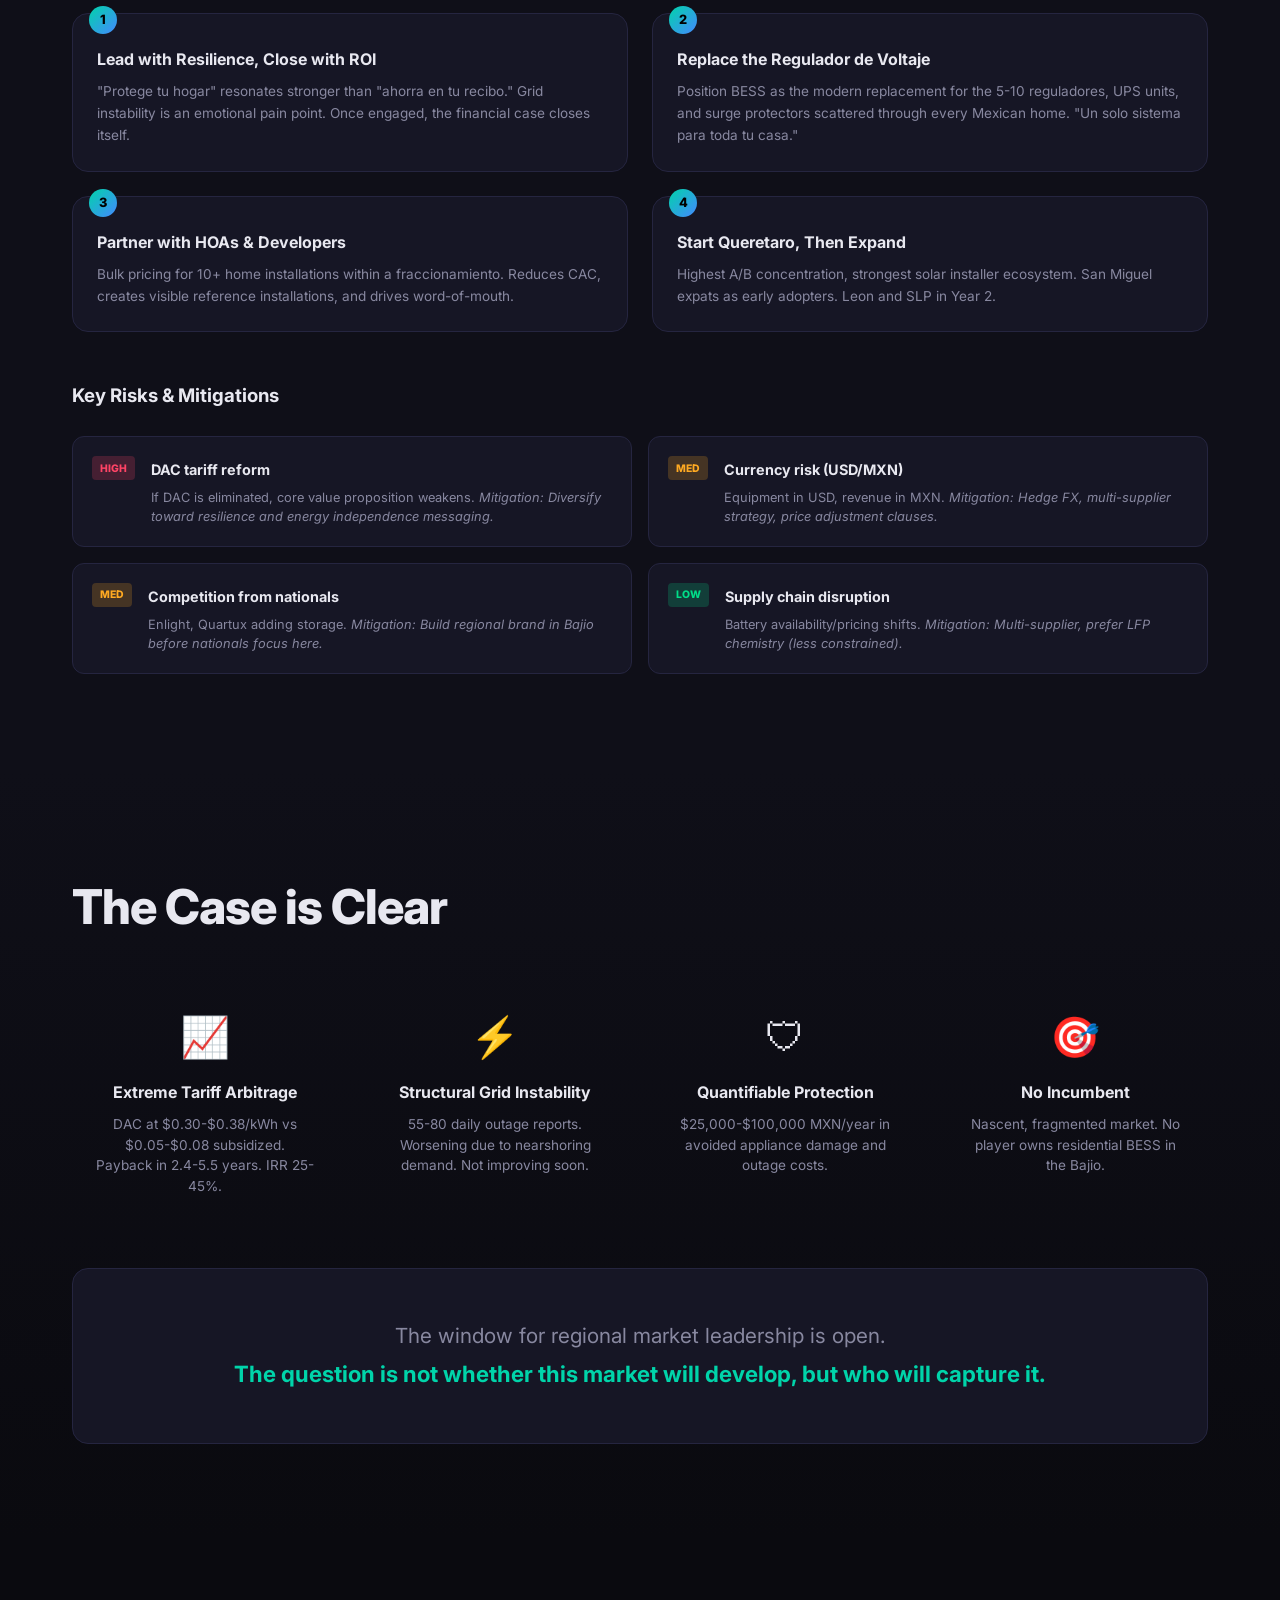
==== commit 923c312a: "Add market segmentation by bill bracket and modular product architecture New sections: Market segmen" ====
--- a/index.html
+++ b/index.html
@@ -20,6 +20,7 @@
             <a href="#opportunity">Opportunity</a>
             <a href="#grid-crisis">Grid Crisis</a>
             <a href="#product">Product</a>
+            <a href="#segmentation">Segments</a>
             <a href="#app-platform">App</a>
             <a href="#economics">Economics</a>
             <a href="#market">Market</a>
@@ -272,10 +273,283 @@
     </div>
 </section>
 
-<!-- Section 3B: App Platform -->
+<!-- Section 3B: Market Segmentation by Bill -->
+<section id="segmentation" class="section section-accent">
+    <div class="container">
+        <div class="section-tag light">03b</div>
+        <h2>Market Segmentation by Electricity Bill</h2>
+        <p class="section-intro">Forget kWh &mdash; customers think in <strong>pesos on their recibo</strong>. Here's how the market segments by monthly bill, and what ROI each segment gets.</p>
+
+        <div class="seg-context">
+            <div class="seg-stat-row">
+                <div class="seg-stat">
+                    <div class="seg-stat-num">43.7M</div>
+                    <div class="seg-stat-label">Total residential CFE accounts (2024)</div>
+                </div>
+                <div class="seg-stat">
+                    <div class="seg-stat-num">61,550</div>
+                    <div class="seg-stat-label">Officially DAC-classified accounts (2024)</div>
+                </div>
+                <div class="seg-stat">
+                    <div class="seg-stat-num">0.14%</div>
+                    <div class="seg-stat-label">DAC as % of total residential</div>
+                </div>
+                <div class="seg-stat">
+                    <div class="seg-stat-num">~2-3M</div>
+                    <div class="seg-stat-label">Estimated "near-DAC" households (approaching threshold)</div>
+                </div>
+            </div>
+            <div class="highlight-box compact">
+                <strong>The real market is bigger than DAC</strong> &mdash; official DAC accounts are only 61K, but millions of households are near the threshold or cycling in and out. These "near-DAC" households are prime candidates: they already feel the pain of high bills and want to avoid crossing into DAC permanently.
+            </div>
+        </div>
+
+        <div class="seg-table-wrap">
+            <h3>ROI by Monthly Bill Bracket (Bajio, Tarifa 1 Zone)</h3>
+            <table class="data-table seg-table">
+                <thead>
+                    <tr>
+                        <th>Monthly Bill</th>
+                        <th>Est. kWh/mo</th>
+                        <th>Tariff Status</th>
+                        <th>% of Bajio HH</th>
+                        <th>Est. Households (Bajio)</th>
+                        <th>Recommended System</th>
+                        <th>System Cost</th>
+                        <th>Monthly Savings</th>
+                        <th>Payback</th>
+                        <th>Opportunity</th>
+                    </tr>
+                </thead>
+                <tbody>
+                    <tr class="seg-row tier-basic">
+                        <td><strong>$1,500+</strong></td>
+                        <td class="num">200-280</td>
+                        <td><span class="tag tag-warning">Near-DAC</span></td>
+                        <td class="num">~15%</td>
+                        <td class="num">~210,000</td>
+                        <td>5 kWh Starter</td>
+                        <td class="num">$90,000</td>
+                        <td class="num">$700-$1,000</td>
+                        <td class="num">7-10 yr</td>
+                        <td><span class="tag tag-blue">Prevention</span></td>
+                    </tr>
+                    <tr class="seg-row tier-mid">
+                        <td><strong>$2,500+</strong></td>
+                        <td class="num">350-420</td>
+                        <td><span class="tag tag-danger">DAC</span></td>
+                        <td class="num">~8%</td>
+                        <td class="num">~112,000</td>
+                        <td>10 kWh Standard</td>
+                        <td class="num">$160,000</td>
+                        <td class="num">$1,500-$2,200</td>
+                        <td class="num">5-7 yr</td>
+                        <td><span class="tag tag-green">Solid ROI</span></td>
+                    </tr>
+                    <tr class="seg-row tier-sweet">
+                        <td><strong>$4,500+</strong></td>
+                        <td class="num">600-750</td>
+                        <td><span class="tag tag-danger">DAC</span></td>
+                        <td class="num">~3%</td>
+                        <td class="num">~42,000</td>
+                        <td>15 kWh Plus</td>
+                        <td class="num">$225,000</td>
+                        <td class="num">$3,500-$4,200</td>
+                        <td class="num">3.5-4.5 yr</td>
+                        <td><span class="tag tag-primary">Sweet Spot</span></td>
+                    </tr>
+                    <tr class="seg-row tier-premium">
+                        <td><strong>$6,000+</strong></td>
+                        <td class="num">800-1,200+</td>
+                        <td><span class="tag tag-danger">Deep DAC</span></td>
+                        <td class="num">~1.5%</td>
+                        <td class="num">~21,000</td>
+                        <td>15-20 kWh Premium</td>
+                        <td class="num">$270,000</td>
+                        <td class="num">$5,000-$8,000+</td>
+                        <td class="num">2-3.5 yr</td>
+                        <td><span class="tag tag-gold">Maximum ROI</span></td>
+                    </tr>
+                </tbody>
+            </table>
+            <p class="table-note">All amounts in MXN. System costs include solar + battery, installed. Savings assume dropping from DAC to Tarifa 1 levels. Bajio = Queretaro ZM + Leon ZM + SLP ZM (~1.4M households total).</p>
+        </div>
+
+        <div class="seg-insights">
+            <h3>Key Insights</h3>
+            <div class="insight-grid">
+                <div class="insight-card">
+                    <div class="insight-icon">&#127919;</div>
+                    <h4>The Sweet Spot: $4,500+/mo</h4>
+                    <p>~42,000 households in the Bajio. Payback under 4.5 years, savings of $3,500+/mo. These customers don't need convincing &mdash; they need a solution. <strong>This is where we start.</strong></p>
+                </div>
+                <div class="insight-card">
+                    <div class="insight-icon">&#128200;</div>
+                    <h4>The Volume Play: $2,500+/mo</h4>
+                    <p>~112,000 households. Longer payback (5-7 yr) but massive volume. The <strong>modular starter kit</strong> at $160K MXN opens this market with a lower entry point.</p>
+                </div>
+                <div class="insight-card">
+                    <div class="insight-icon">&#128737;</div>
+                    <h4>The Prevention Market: $1,500+/mo</h4>
+                    <p>~210,000 households approaching DAC. Weak energy ROI alone, but <strong>resilience + DAC prevention</strong> together justify a 5 kWh starter system. Upsell path to 10-15 kWh later.</p>
+                </div>
+                <div class="insight-card">
+                    <div class="insight-icon">&#128176;</div>
+                    <h4>The Whales: $6,000+/mo</h4>
+                    <p>~21,000 households. Fastest payback, highest savings, highest willingness-to-pay. <strong>Concierge sales approach</strong> &mdash; home visit, custom design, premium service.</p>
+                </div>
+            </div>
+        </div>
+
+        <div class="seg-total">
+            <h3>Total Addressable Market by Segment (Bajio)</h3>
+            <div class="tam-seg-grid">
+                <div class="tam-seg-card">
+                    <div class="tam-seg-bracket">$6,000+</div>
+                    <div class="tam-seg-hh">21,000 HH</div>
+                    <div class="tam-seg-tam">$5.7B MXN</div>
+                    <div class="tam-seg-label">~$315M USD</div>
+                </div>
+                <div class="tam-seg-card highlight-tam">
+                    <div class="tam-seg-bracket">$4,500+</div>
+                    <div class="tam-seg-hh">42,000 HH</div>
+                    <div class="tam-seg-tam">$9.5B MXN</div>
+                    <div class="tam-seg-label">~$525M USD</div>
+                </div>
+                <div class="tam-seg-card">
+                    <div class="tam-seg-bracket">$2,500+</div>
+                    <div class="tam-seg-hh">112,000 HH</div>
+                    <div class="tam-seg-tam">$17.9B MXN</div>
+                    <div class="tam-seg-label">~$995M USD</div>
+                </div>
+                <div class="tam-seg-card">
+                    <div class="tam-seg-bracket">$1,500+</div>
+                    <div class="tam-seg-hh">210,000 HH</div>
+                    <div class="tam-seg-tam">$18.9B MXN</div>
+                    <div class="tam-seg-label">~$1.05B USD</div>
+                </div>
+            </div>
+            <p class="table-note">TAM = Households &times; recommended system cost. Not all will convert &mdash; realistic 5-year penetration is 3-8% depending on segment.</p>
+        </div>
+    </div>
+</section>
+
+<!-- Section 3C: Modular Product Architecture -->
+<section id="modular" class="section">
+    <div class="container">
+        <div class="section-tag">03c</div>
+        <h2>Modular Product Architecture</h2>
+        <p class="section-intro">One platform, three entry points. Customers buy what they can afford today and <strong>expand as their needs grow</strong>. Every sale is the beginning of a relationship, not a transaction.</p>
+
+        <div class="modular-grid">
+            <div class="mod-card">
+                <div class="mod-badge starter">STARTER</div>
+                <h3>BESSmx 5</h3>
+                <div class="mod-specs">
+                    <div class="mod-spec"><span>Capacity</span><span>5 kWh</span></div>
+                    <div class="mod-spec"><span>Power</span><span>3 kW cont.</span></div>
+                    <div class="mod-spec"><span>Covers</span><span>Fridge + lights + internet + security</span></div>
+                    <div class="mod-spec"><span>Backup time</span><span>4-6 hrs (essential loads)</span></div>
+                    <div class="mod-spec highlight"><span>Price target</span><span>$90,000 MXN</span></div>
+                </div>
+                <div class="mod-target">
+                    <h5>Target Customer</h5>
+                    <p>$1,500-$2,500/mo bill. Wants DAC prevention and basic backup. Entry point for upsell.</p>
+                </div>
+                <div class="mod-expand">
+                    <span class="expand-arrow">&#8593;</span> Expandable to 10 kWh, 15 kWh, 20 kWh
+                </div>
+            </div>
+
+            <div class="mod-card mod-primary">
+                <div class="mod-badge standard">STANDARD</div>
+                <h3>BESSmx 10</h3>
+                <div class="mod-specs">
+                    <div class="mod-spec"><span>Capacity</span><span>10 kWh</span></div>
+                    <div class="mod-spec"><span>Power</span><span>5 kW cont. / 10 kW peak</span></div>
+                    <div class="mod-spec"><span>Covers</span><span>+ A/C (1 unit) + washer + TV</span></div>
+                    <div class="mod-spec"><span>Backup time</span><span>6-10 hrs (whole home light use)</span></div>
+                    <div class="mod-spec highlight"><span>Price target</span><span>$160,000 MXN</span></div>
+                </div>
+                <div class="mod-target">
+                    <h5>Target Customer</h5>
+                    <p>$2,500-$4,500/mo bill. The volume play. Solid ROI, covers most household needs.</p>
+                </div>
+                <div class="mod-expand">
+                    <span class="expand-arrow">&#8593;</span> Expandable to 15 kWh, 20 kWh
+                </div>
+            </div>
+
+            <div class="mod-card">
+                <div class="mod-badge plus">PLUS</div>
+                <h3>BESSmx 15</h3>
+                <div class="mod-specs">
+                    <div class="mod-spec"><span>Capacity</span><span>15 kWh</span></div>
+                    <div class="mod-spec"><span>Power</span><span>8 kW cont. / 15 kW peak</span></div>
+                    <div class="mod-spec"><span>Covers</span><span>+ Multiple A/C + pool pump + EV charger</span></div>
+                    <div class="mod-spec"><span>Backup time</span><span>8-14 hrs (full home)</span></div>
+                    <div class="mod-spec highlight"><span>Price target</span><span>$225,000 MXN</span></div>
+                </div>
+                <div class="mod-target">
+                    <h5>Target Customer</h5>
+                    <p>$4,500-$6,000/mo bill. The sweet spot. Best balance of ROI and coverage.</p>
+                </div>
+                <div class="mod-expand">
+                    <span class="expand-arrow">&#8593;</span> Expandable to 20 kWh
+                </div>
+            </div>
+
+            <div class="mod-card">
+                <div class="mod-badge premium-b">PREMIUM</div>
+                <h3>BESSmx 20</h3>
+                <div class="mod-specs">
+                    <div class="mod-spec"><span>Capacity</span><span>20 kWh</span></div>
+                    <div class="mod-spec"><span>Power</span><span>10 kW cont. / 20 kW peak</span></div>
+                    <div class="mod-spec"><span>Covers</span><span>Full home independence, multi-zone A/C</span></div>
+                    <div class="mod-spec"><span>Backup time</span><span>12-20 hrs (full home)</span></div>
+                    <div class="mod-spec highlight"><span>Price target</span><span>$270,000 MXN</span></div>
+                </div>
+                <div class="mod-target">
+                    <h5>Target Customer</h5>
+                    <p>$6,000+/mo bill. Concierge sales. Maximum ROI, maximum coverage.</p>
+                </div>
+                <div class="mod-expand mod-expand-max">
+                    <span class="expand-arrow">&#9733;</span> Maximum configuration
+                </div>
+            </div>
+        </div>
+
+        <div class="modular-key">
+            <h3>Expansion Design Requirements (for Manufacturer)</h3>
+            <div class="req-grid">
+                <div class="req-card">
+                    <h5>&#128268; Stackable Battery Modules</h5>
+                    <p>5 kWh modules that physically stack or mount side-by-side. Customer buys 1 module today, adds 1-3 more later. <strong>Same inverter handles all configurations</strong> &mdash; no rewiring, no electrician revisit.</p>
+                </div>
+                <div class="req-card">
+                    <h5>&#128260; Hot-Expandable</h5>
+                    <p>Add capacity without shutting down the system. Plug in new module, app auto-detects and reconfigures. <strong>30-minute install by the homeowner or a quick technician visit.</strong></p>
+                </div>
+                <div class="req-card">
+                    <h5>&#128736; Single Inverter Platform</h5>
+                    <p>One hybrid inverter SKU that supports 5-20 kWh. Reduces inventory complexity, simplifies training, lowers spare parts cost. The inverter is the platform; batteries are the consumable.</p>
+                </div>
+                <div class="req-card">
+                    <h5>&#128230; Logistics-Friendly Form Factor</h5>
+                    <p>Each 5 kWh module under 45 kg (one-person carry). Standard pallet stacking. The Bajio warehouse ships modules, not complete systems &mdash; faster delivery, lower freight cost.</p>
+                </div>
+            </div>
+            <div class="highlight-box compact">
+                <strong>The upsell flywheel</strong>: A customer who buys a 5 kWh Starter today and sees $700/mo in savings will naturally ask "what if I doubled the capacity?" The app shows them the projected additional savings. They order a second module. The installer visits for 30 minutes. Revenue per customer grows over time, not just at point of sale.
+            </div>
+        </div>
+    </div>
+</section>
+
+<!-- Section 3D: App Platform -->
 <section id="app-platform" class="section section-dark">
     <div class="container">
-        <div class="section-tag light">03b</div>
+        <div class="section-tag light">03d</div>
         <h2>The App Platform</h2>
         <p class="section-intro">The app is not an accessory &mdash; it's a <strong>revenue engine</strong>. A freemium model that drives adoption, generates referrals, and creates recurring subscription revenue from advanced diagnostics.</p>
 
--- a/style.css
+++ b/style.css
@@ -455,6 +455,107 @@
 
 @media (max-width: 768px) { .ref-grid { grid-template-columns: 1fr; } }
 
+/* SEGMENTATION */
+.seg-context { margin-bottom: 2.5rem; }
+.seg-stat-row { display: grid; grid-template-columns: repeat(4, 1fr); gap: 1.5rem; margin-bottom: 1.5rem; }
+.seg-stat { background: var(--bg-card); border: 1px solid var(--border); border-radius: 12px; padding: 1.2rem; text-align: center; }
+.seg-stat-num { font-size: 1.8rem; font-weight: 900; font-family: 'JetBrains Mono', monospace; color: var(--secondary); }
+.seg-stat-label { font-size: 0.75rem; color: var(--text-muted); margin-top: 0.3rem; }
+
+.seg-table-wrap { margin-bottom: 3rem; overflow-x: auto; }
+.seg-table-wrap h3 { margin-bottom: 1rem; }
+.seg-table th { font-size: 0.7rem; white-space: nowrap; }
+.seg-table td { font-size: 0.8rem; white-space: nowrap; }
+.table-note { font-size: 0.75rem; color: var(--text-dim); margin-top: 0.8rem; font-style: italic; }
+
+.tag { display: inline-block; font-size: 0.65rem; font-weight: 700; padding: 0.15rem 0.5rem; border-radius: 4px; }
+.tag-warning { background: rgba(255, 170, 34, 0.15); color: var(--warning); }
+.tag-danger { background: rgba(255, 68, 102, 0.15); color: var(--danger); }
+.tag-green { background: rgba(0, 221, 136, 0.15); color: var(--success); }
+.tag-primary { background: rgba(0, 212, 170, 0.2); color: var(--primary); font-weight: 800; }
+.tag-blue { background: rgba(68, 136, 255, 0.15); color: var(--secondary); }
+.tag-gold { background: rgba(255, 200, 50, 0.2); color: #ffc832; font-weight: 800; }
+
+.seg-row.tier-sweet { background: rgba(0, 212, 170, 0.05); }
+.seg-row.tier-premium { background: rgba(255, 200, 50, 0.05); }
+
+.seg-insights { margin-bottom: 3rem; }
+.seg-insights h3 { margin-bottom: 1.5rem; }
+.insight-grid { display: grid; grid-template-columns: repeat(4, 1fr); gap: 1.5rem; }
+.insight-card { background: var(--bg-card); border: 1px solid var(--border); border-radius: 16px; padding: 1.5rem; }
+.insight-icon { font-size: 2rem; margin-bottom: 0.5rem; }
+.insight-card h4 { font-size: 0.95rem; margin-bottom: 0.5rem; }
+.insight-card p { font-size: 0.82rem; color: var(--text-muted); line-height: 1.5; }
+
+@media (max-width: 900px) { .insight-grid, .seg-stat-row { grid-template-columns: repeat(2, 1fr); } }
+
+.seg-total { margin-top: 2rem; }
+.seg-total h3 { margin-bottom: 1.5rem; }
+.tam-seg-grid { display: grid; grid-template-columns: repeat(4, 1fr); gap: 1.5rem; margin-bottom: 1rem; }
+.tam-seg-card { background: var(--bg-card); border: 1px solid var(--border); border-radius: 16px; padding: 1.5rem; text-align: center; }
+.tam-seg-card.highlight-tam { border-color: var(--primary); background: rgba(0, 212, 170, 0.05); }
+.tam-seg-bracket { font-size: 1.2rem; font-weight: 800; font-family: 'JetBrains Mono', monospace; }
+.tam-seg-hh { font-size: 0.85rem; color: var(--text-muted); margin: 0.3rem 0; }
+.tam-seg-tam { font-size: 1.6rem; font-weight: 900; color: var(--primary); font-family: 'JetBrains Mono', monospace; }
+.tam-seg-label { font-size: 0.75rem; color: var(--text-muted); }
+
+@media (max-width: 768px) { .tam-seg-grid { grid-template-columns: repeat(2, 1fr); } }
+
+/* MODULAR PRODUCT */
+.modular-grid { display: grid; grid-template-columns: repeat(4, 1fr); gap: 1.5rem; margin-bottom: 3rem; }
+@media (max-width: 1000px) { .modular-grid { grid-template-columns: repeat(2, 1fr); } }
+@media (max-width: 600px) { .modular-grid { grid-template-columns: 1fr; } }
+
+.mod-card {
+    background: var(--bg-card); border: 1px solid var(--border);
+    border-radius: 16px; padding: 1.5rem; position: relative; display: flex; flex-direction: column;
+}
+.mod-card.mod-primary { border-color: var(--secondary); }
+.mod-badge {
+    display: inline-block; font-size: 0.6rem; font-weight: 800; padding: 0.2rem 0.8rem;
+    border-radius: 100px; letter-spacing: 2px; margin-bottom: 0.8rem; width: fit-content;
+}
+.mod-badge.starter { background: rgba(68, 136, 255, 0.15); color: var(--secondary); }
+.mod-badge.standard { background: rgba(0, 212, 170, 0.15); color: var(--primary); }
+.mod-badge.plus { background: rgba(255, 170, 34, 0.15); color: var(--warning); }
+.mod-badge.premium-b { background: rgba(255, 200, 50, 0.2); color: #ffc832; }
+
+.mod-card h3 { font-size: 1.3rem; margin-bottom: 1rem; }
+
+.mod-specs { margin-bottom: 1rem; }
+.mod-spec {
+    display: flex; justify-content: space-between; padding: 0.35rem 0;
+    border-bottom: 1px solid rgba(37, 37, 64, 0.3); font-size: 0.8rem;
+}
+.mod-spec span:first-child { color: var(--text-muted); }
+.mod-spec span:last-child { font-family: 'JetBrains Mono', monospace; font-weight: 500; }
+.mod-spec.highlight { border-bottom: 2px solid var(--primary); }
+.mod-spec.highlight span:last-child { color: var(--primary); font-weight: 800; font-size: 0.9rem; }
+
+.mod-target { flex: 1; margin-bottom: 1rem; }
+.mod-target h5 { font-size: 0.75rem; color: var(--text-dim); text-transform: uppercase; letter-spacing: 1px; margin-bottom: 0.3rem; }
+.mod-target p { font-size: 0.8rem; color: var(--text-muted); line-height: 1.5; }
+
+.mod-expand {
+    background: rgba(68, 136, 255, 0.08); border: 1px dashed rgba(68, 136, 255, 0.3);
+    border-radius: 8px; padding: 0.5rem; text-align: center; font-size: 0.75rem;
+    color: var(--secondary);
+}
+.mod-expand-max { background: rgba(255, 200, 50, 0.08); border-color: rgba(255, 200, 50, 0.3); color: #ffc832; }
+.expand-arrow { font-weight: bold; }
+
+.modular-key { margin-top: 2rem; }
+.modular-key h3 { margin-bottom: 1.5rem; }
+.req-grid { display: grid; grid-template-columns: repeat(2, 1fr); gap: 1rem; margin-bottom: 1.5rem; }
+.req-card {
+    background: var(--bg-card); border: 1px solid var(--border);
+    border-radius: 12px; padding: 1.2rem;
+}
+.req-card h5 { font-size: 0.9rem; margin-bottom: 0.5rem; }
+.req-card p { font-size: 0.82rem; color: var(--text-muted); line-height: 1.5; }
+
+@media (max-width: 768px) { .req-grid { grid-template-columns: 1fr; } }
+
 /* APP PLATFORM TIERS */
 .app-tiers { display: grid; grid-template-columns: 1fr 1fr; gap: 2rem; margin-bottom: 3rem; }
 @media (max-width: 900px) { .app-tiers { grid-template-columns: 1fr; } }
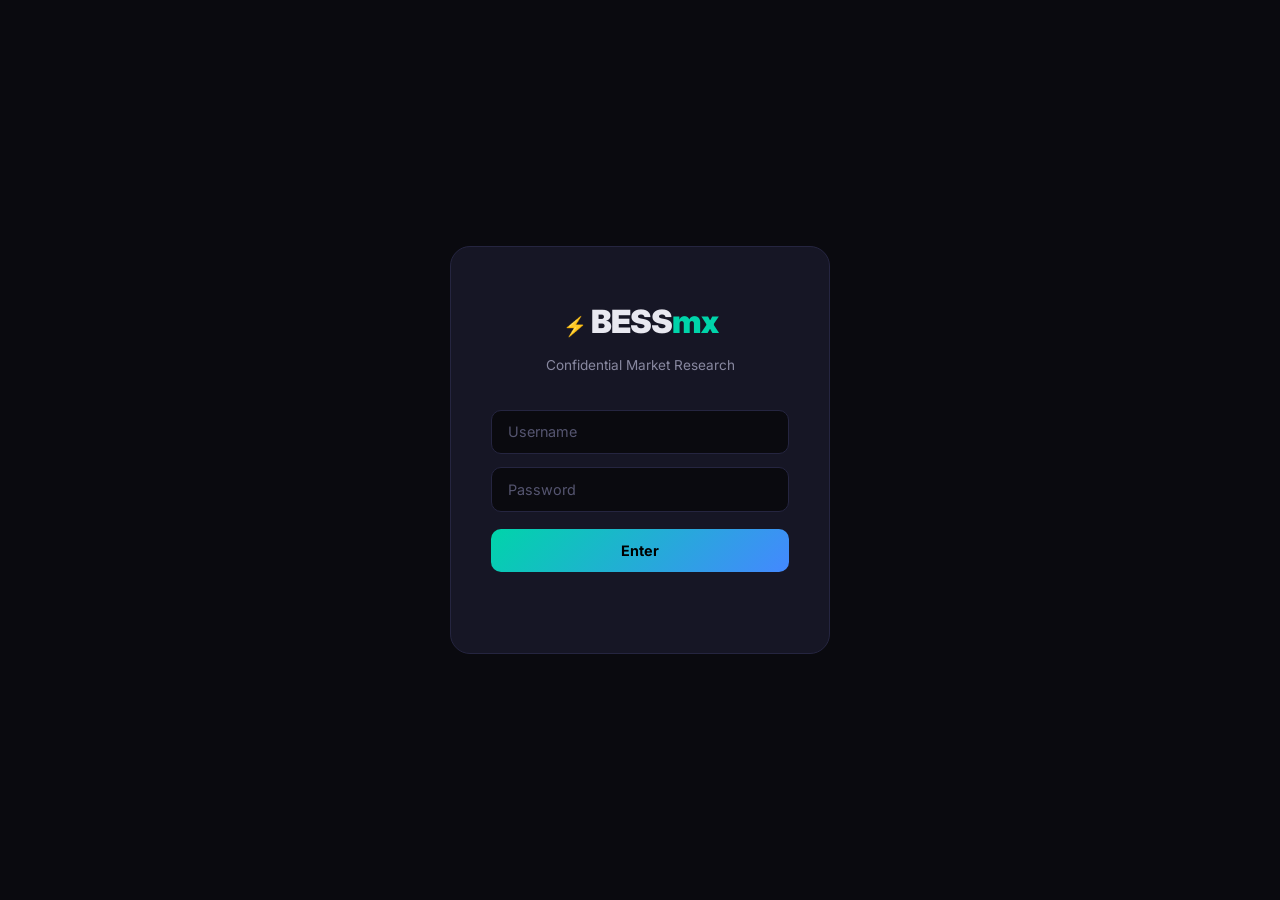
==== commit c8e60557: "Add login gate and enable public access Simple client-side login screen (Admin/Daniel) to keep casua" ====
--- a/index.html
+++ b/index.html
@@ -9,6 +9,20 @@
     <link rel="stylesheet" href="style.css">
 </head>
 <body>
+
+<!-- Login Screen -->
+<div id="login-screen">
+    <div class="login-card">
+        <div class="login-logo"><span class="logo-icon">&#9889;</span> BESS<span class="logo-mx">mx</span></div>
+        <p class="login-subtitle">Confidential Market Research</p>
+        <form id="login-form" onsubmit="return handleLogin(event)">
+            <input type="text" id="login-user" placeholder="Username" autocomplete="off" required>
+            <input type="password" id="login-pass" placeholder="Password" required>
+            <button type="submit">Enter</button>
+            <p id="login-error"></p>
+        </form>
+    </div>
+</div>
 
 <!-- Navigation -->
 <nav id="navbar">
@@ -1071,6 +1085,33 @@
 </footer>
 
 <script>
+// Login gate
+const USERS = { admin: 'Daniel', daniel: 'Daniel' };
+
+function handleLogin(e) {
+    e.preventDefault();
+    const user = document.getElementById('login-user').value.toLowerCase().trim();
+    const pass = document.getElementById('login-pass').value;
+    if (USERS[user] && USERS[user] === pass) {
+        sessionStorage.setItem('bess_auth', '1');
+        showContent();
+    } else {
+        document.getElementById('login-error').textContent = 'Invalid credentials';
+        document.getElementById('login-pass').value = '';
+    }
+    return false;
+}
+
+function showContent() {
+    document.getElementById('login-screen').style.display = 'none';
+    document.body.classList.add('authenticated');
+}
+
+// Check session on load
+if (sessionStorage.getItem('bess_auth') === '1') {
+    showContent();
+}
+
 // Smooth scroll
 document.querySelectorAll('a[href^="#"]').forEach(a => {
     a.addEventListener('click', e => {
--- a/style.css
+++ b/style.css
@@ -23,6 +23,57 @@
 
 * { margin: 0; padding: 0; box-sizing: border-box; }
 
+/* LOGIN GATE */
+#login-screen {
+    position: fixed; inset: 0; z-index: 9999;
+    background: var(--bg);
+    display: flex; align-items: center; justify-content: center;
+}
+body.authenticated #login-screen { display: none; }
+
+/* Hide all content until authenticated */
+#navbar, #hero, .section, footer { display: none; }
+body.authenticated #navbar,
+body.authenticated #hero,
+body.authenticated .section,
+body.authenticated footer { display: block; }
+body.authenticated #navbar { display: block; position: fixed; }
+
+.login-card {
+    background: var(--bg-card); border: 1px solid var(--border);
+    border-radius: 20px; padding: 3rem 2.5rem; text-align: center;
+    max-width: 380px; width: 90%;
+}
+.login-logo {
+    font-size: 2rem; font-weight: 900; margin-bottom: 0.3rem;
+    letter-spacing: -1px;
+}
+.login-subtitle { font-size: 0.85rem; color: var(--text-muted); margin-bottom: 2rem; }
+
+#login-form { display: flex; flex-direction: column; gap: 0.8rem; }
+#login-form input {
+    background: var(--bg); border: 1px solid var(--border);
+    border-radius: 10px; padding: 0.8rem 1rem; color: var(--text);
+    font-family: 'Inter', sans-serif; font-size: 0.9rem;
+    outline: none; transition: border-color 0.2s;
+}
+#login-form input:focus { border-color: var(--primary); }
+#login-form input::placeholder { color: var(--text-dim); }
+
+#login-form button {
+    background: var(--gradient); border: none; border-radius: 10px;
+    padding: 0.8rem; color: #000; font-weight: 700; font-size: 0.9rem;
+    cursor: pointer; transition: transform 0.2s, box-shadow 0.2s;
+    font-family: 'Inter', sans-serif; margin-top: 0.3rem;
+}
+#login-form button:hover {
+    transform: translateY(-2px); box-shadow: 0 8px 25px rgba(0, 212, 170, 0.3);
+}
+
+#login-error {
+    color: var(--danger); font-size: 0.8rem; min-height: 1.2em; margin-top: 0.3rem;
+}
+
 html { scroll-behavior: smooth; }
 
 body {
